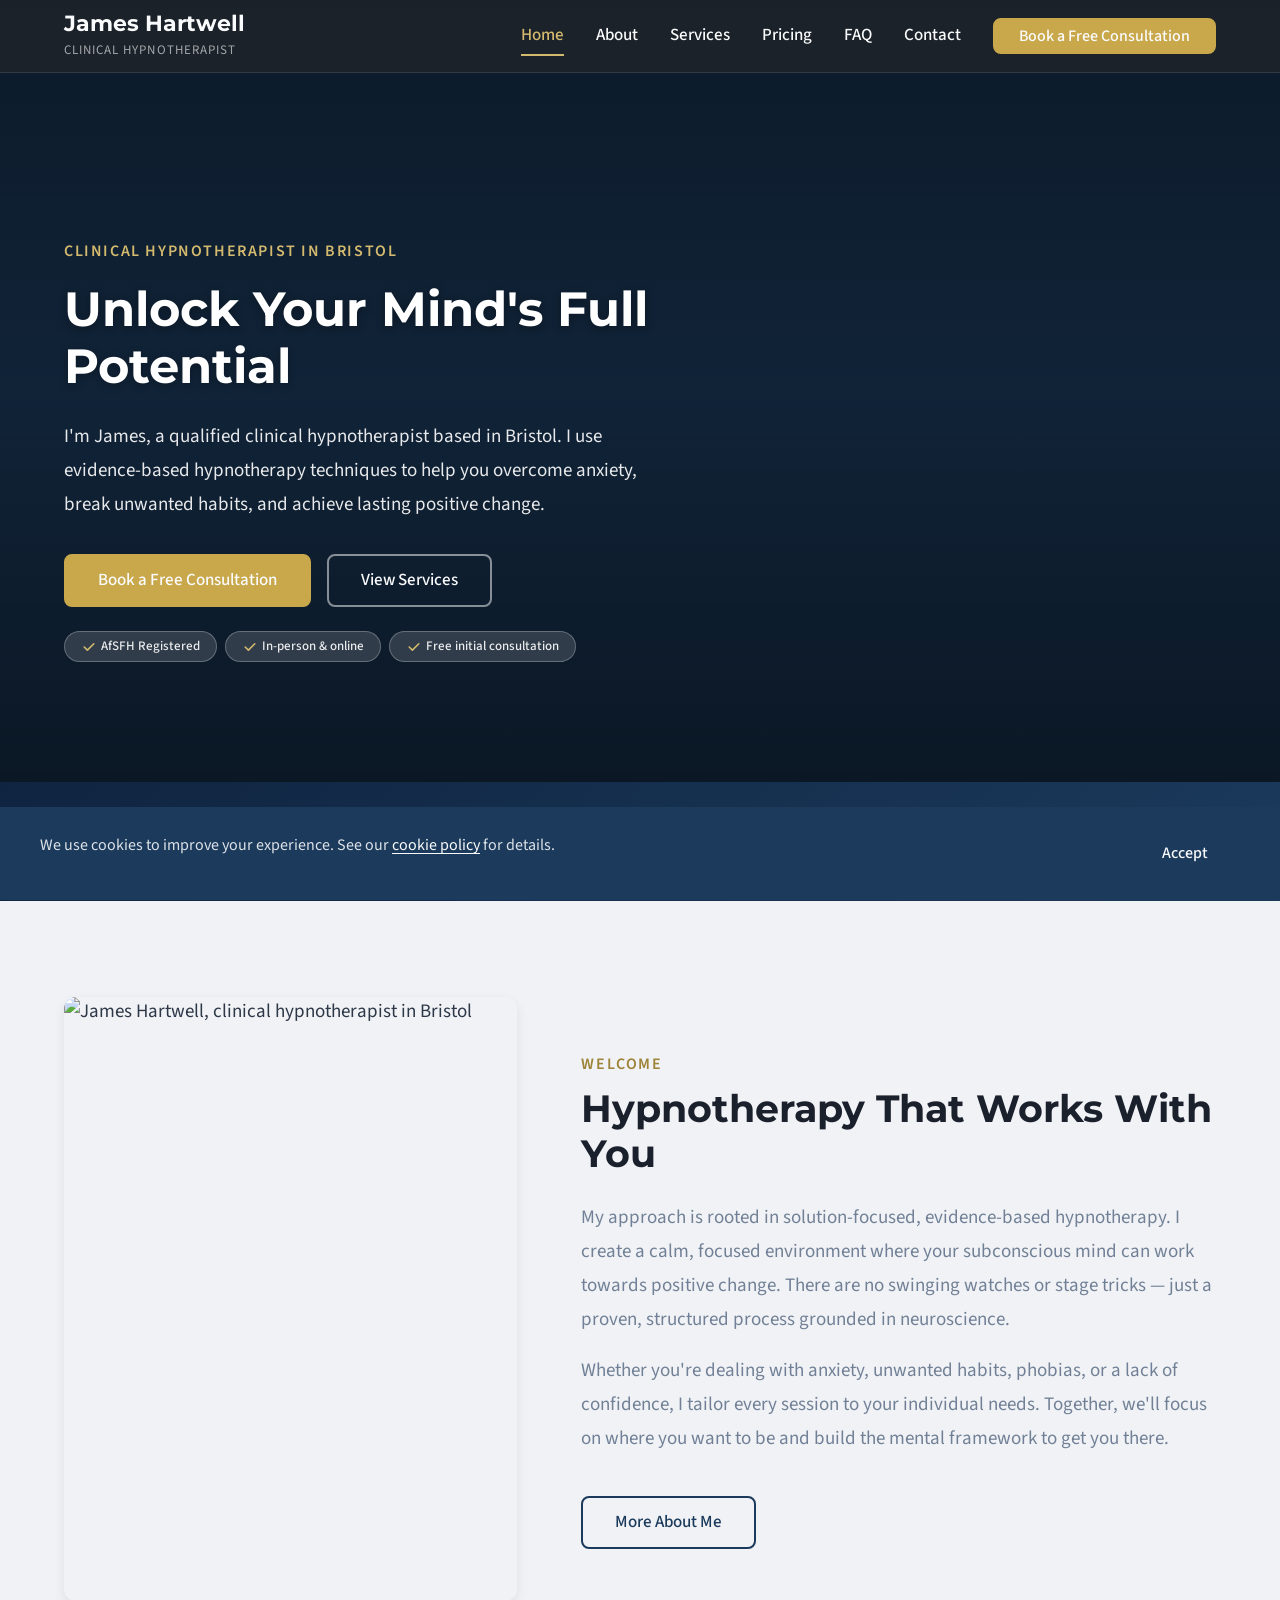
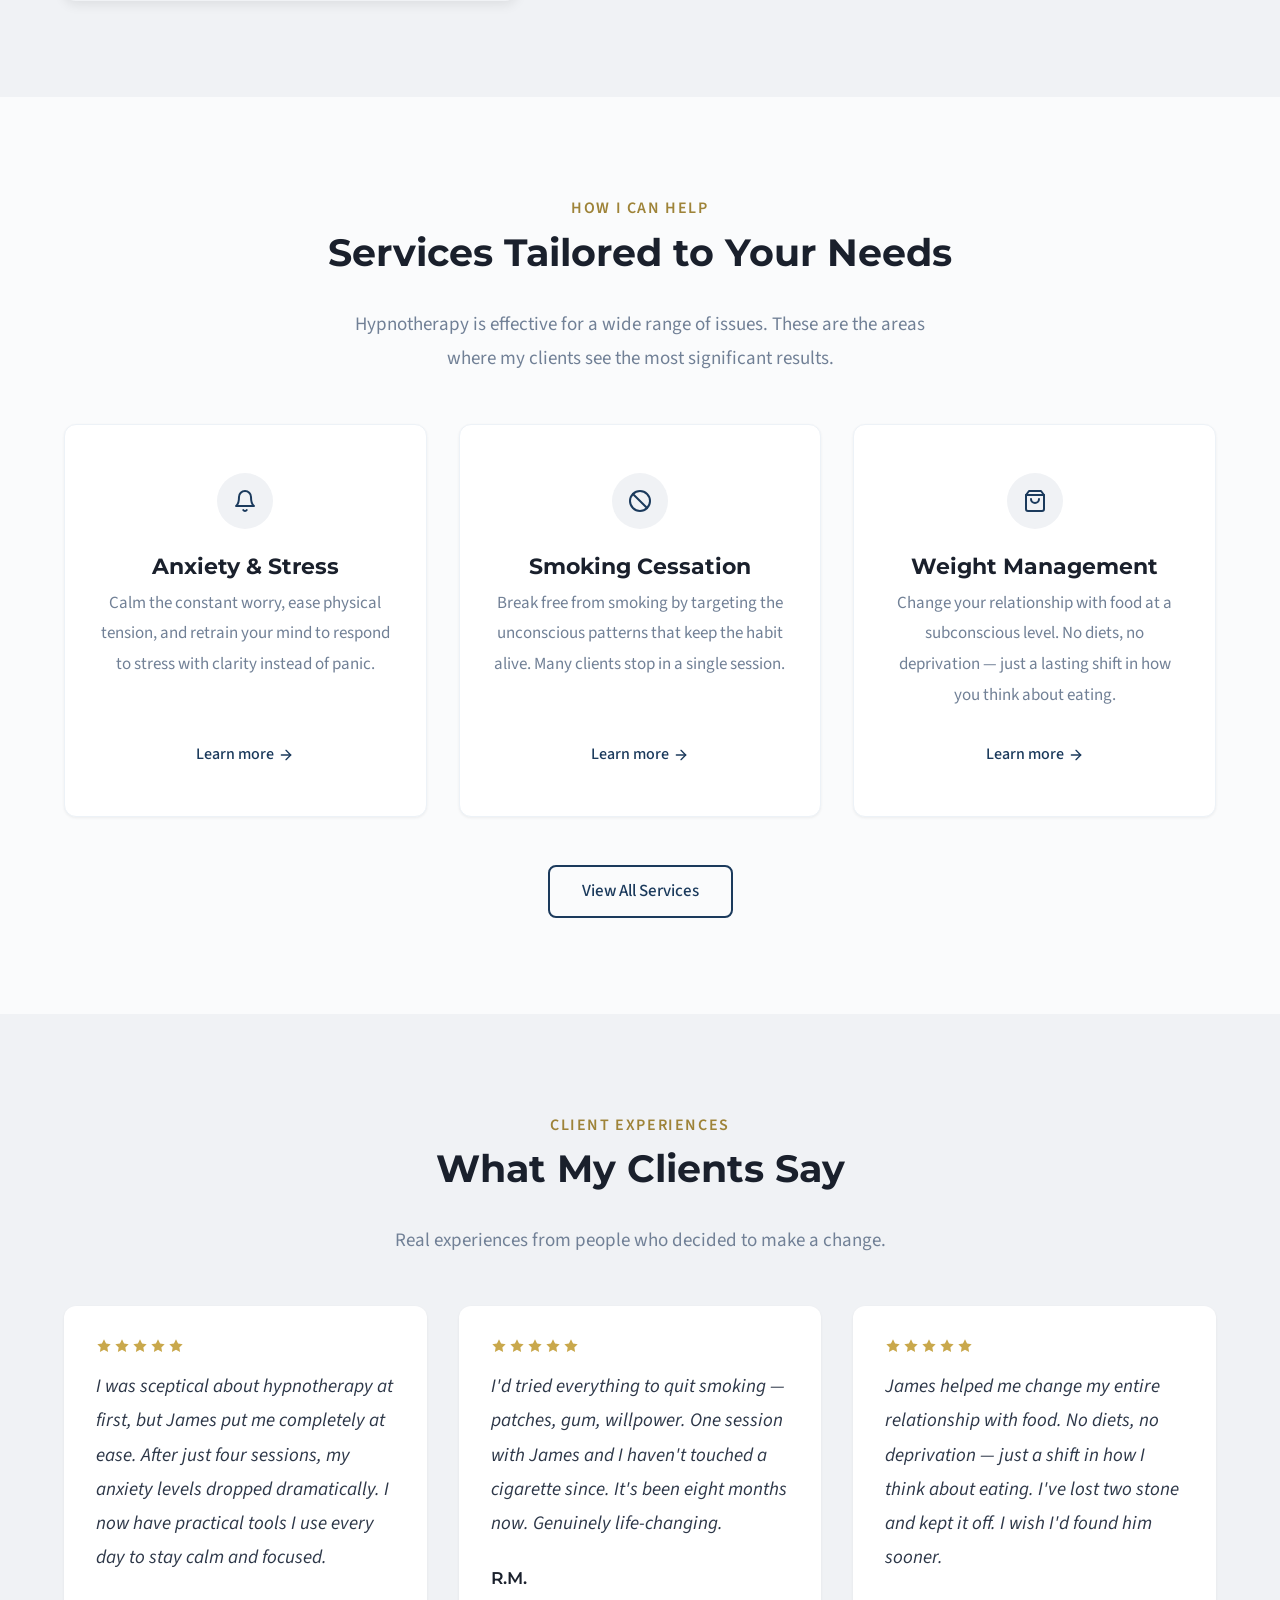
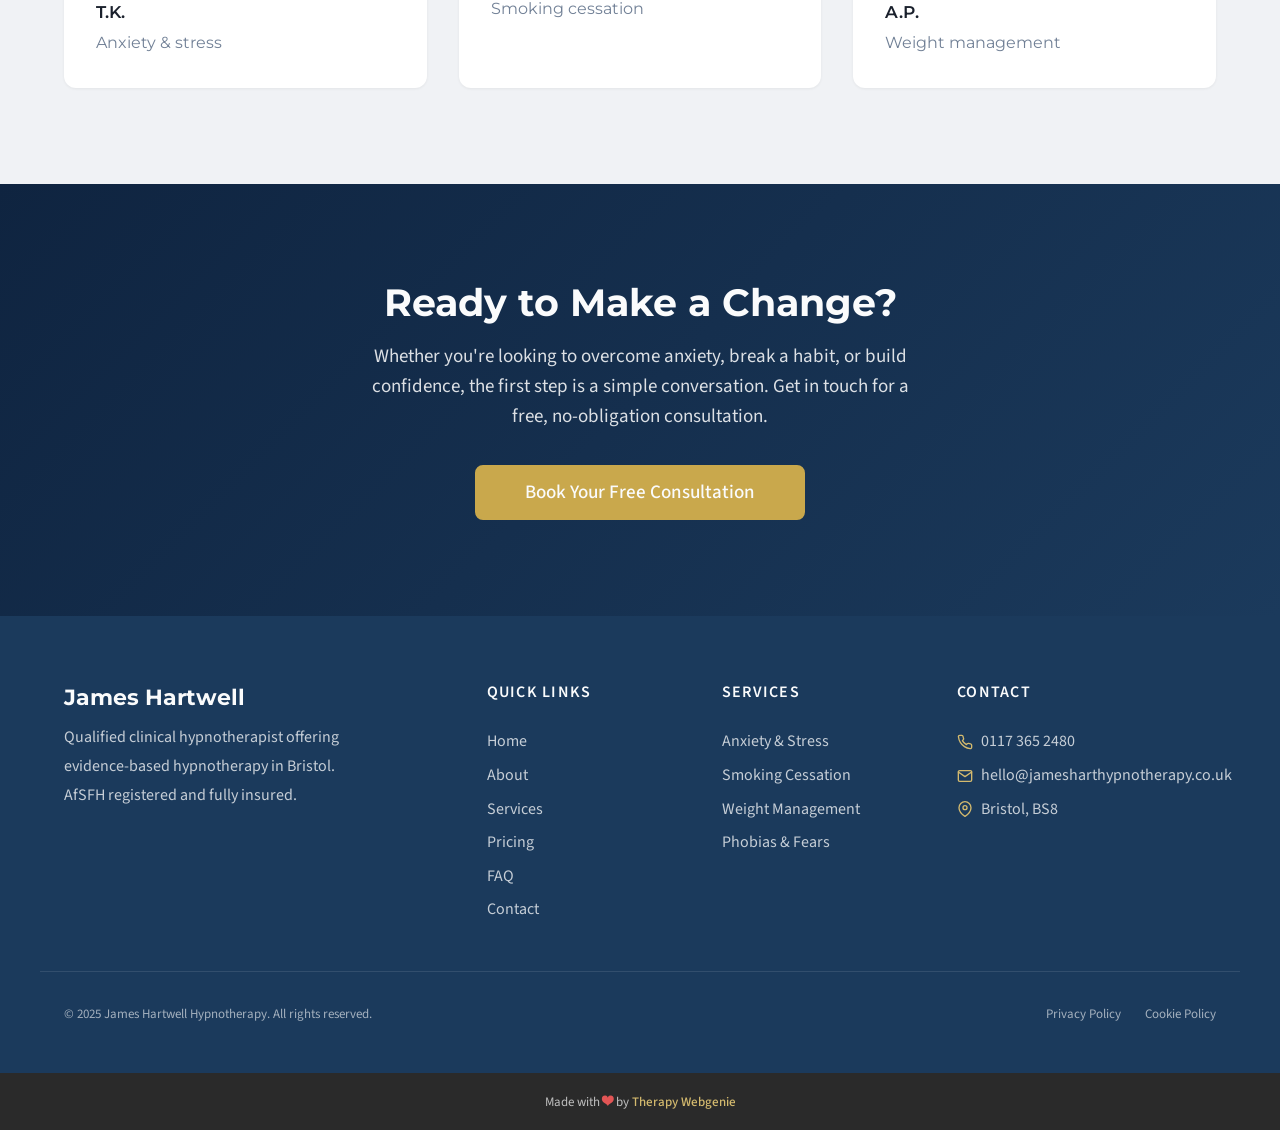
==== index.html @ d951442a "Fix consecutive white backgrounds on homepage testimonials section Add section--alt to testimonials " ====
<!DOCTYPE html>
<html lang="en">
<head>
  <meta charset="UTF-8">
  <meta name="viewport" content="width=device-width, initial-scale=1.0">
  <meta name="description" content="James Hartwell — clinical hypnotherapist in Bristol. Evidence-based hypnotherapy for anxiety, smoking cessation, weight management, and phobias. Free initial consultation.">
  <meta name="author" content="James Hartwell Hypnotherapy">
  <title>James Hartwell — Clinical Hypnotherapist in Bristol | Anxiety, Habits &amp; Phobias</title>

  <link rel="preconnect" href="https://fonts.googleapis.com">
  <link rel="preconnect" href="https://fonts.gstatic.com" crossorigin>

  <link rel="stylesheet" href="css/theme.css">
  <link rel="stylesheet" href="css/base.css">
  <link rel="stylesheet" href="css/components.css">
  <!-- PROFILE:schema -->
  <!-- /PROFILE:schema -->
</head>
<body>

  <a href="#main" class="skip-link">Skip to main content</a>

  <!-- SECTION: nav -->
  <nav class="nav nav--transparent nav--transparent-dark" role="navigation" aria-label="Main navigation">
    <div class="container nav__inner">
      <a href="index.html" class="nav__brand">
        <!-- PROFILE:logo --><!-- /PROFILE:logo -->
        <span class="nav__name"><!-- PROFILE:site_title -->James Hartwell<!-- /PROFILE:site_title --></span>
        <span class="nav__title"><!-- PROFILE:site_slogan -->Clinical Hypnotherapist<!-- /PROFILE:site_slogan --></span>
      </a>
      <div class="nav__links">
        <a href="index.html" class="nav__link nav__link--active">Home</a>
        <a href="about.html" class="nav__link">About</a>
        <a href="services.html" class="nav__link">Services</a>
        <a href="pricing.html" class="nav__link">Pricing</a>
        <a href="faq.html" class="nav__link">FAQ</a>
        <a href="contact.html" class="nav__link">Contact</a>
        <a href="contact.html" class="btn btn--primary nav__cta">Book a Free Consultation</a>
      </div>
      <button class="nav__toggle" aria-label="Toggle menu" aria-expanded="false" aria-controls="mobile-menu">
        <span class="nav__toggle-bar"></span>
        <span class="nav__toggle-bar"></span>
        <span class="nav__toggle-bar"></span>
      </button>
    </div>
    <div class="nav__mobile" id="mobile-menu" role="menu">
      <a href="index.html" class="nav__link nav__link--active" role="menuitem">Home</a>
      <a href="about.html" class="nav__link" role="menuitem">About</a>
      <a href="services.html" class="nav__link" role="menuitem">Services</a>
      <a href="pricing.html" class="nav__link" role="menuitem">Pricing</a>
      <a href="faq.html" class="nav__link" role="menuitem">FAQ</a>
      <a href="contact.html" class="nav__link" role="menuitem">Contact</a>
      <a href="contact.html" class="btn btn--primary" role="menuitem">Book a Free Consultation</a>
    </div>
  </nav>
  <!-- /SECTION: nav -->

  <!-- Compact scroll header — appears on scroll-up after passing main nav -->
  <div class="nav-scroll" aria-hidden="true">
    <div class="container nav-scroll__inner">
      <div class="nav-scroll__brand">
        <span class="nav-scroll__name"><!-- PROFILE:site_title -->James Hartwell<!-- /PROFILE:site_title --></span>
        <span class="nav-scroll__title"><!-- PROFILE:site_slogan -->Clinical Hypnotherapist<!-- /PROFILE:site_slogan --></span>
      </div>
      <div class="nav-scroll__right">
        <a href="tel:01173652480" class="nav-scroll__phone">
          <svg xmlns="http://www.w3.org/2000/svg" viewBox="0 0 24 24" fill="none" stroke="currentColor" stroke-width="2" stroke-linecap="round" stroke-linejoin="round"><path d="M22 16.92v3a2 2 0 0 1-2.18 2 19.79 19.79 0 0 1-8.63-3.07 19.5 19.5 0 0 1-6-6 19.79 19.79 0 0 1-3.07-8.67A2 2 0 0 1 4.11 2h3a2 2 0 0 1 2 1.72c.127.96.361 1.903.7 2.81a2 2 0 0 1-.45 2.11L8.09 9.91a16 16 0 0 0 6 6l1.27-1.27a2 2 0 0 1 2.11-.45c.907.339 1.85.573 2.81.7A2 2 0 0 1 22 16.92z"></path></svg>
          0117 365 2480
        </a>
        <a href="tel:01173652480" class="nav-scroll__phone-icon" aria-label="Call us">
          <svg xmlns="http://www.w3.org/2000/svg" viewBox="0 0 24 24" fill="none" stroke="currentColor" stroke-width="2" stroke-linecap="round" stroke-linejoin="round"><path d="M22 16.92v3a2 2 0 0 1-2.18 2 19.79 19.79 0 0 1-8.63-3.07 19.5 19.5 0 0 1-6-6 19.79 19.79 0 0 1-3.07-8.67A2 2 0 0 1 4.11 2h3a2 2 0 0 1 2 1.72c.127.96.361 1.903.7 2.81a2 2 0 0 1-.45 2.11L8.09 9.91a16 16 0 0 0 6 6l1.27-1.27a2 2 0 0 1 2.11-.45c.907.339 1.85.573 2.81.7A2 2 0 0 1 22 16.92z"></path></svg>
        </a>
        <button class="nav-scroll__toggle" aria-label="Toggle menu">
          <span class="nav-scroll__toggle-bar"></span>
          <span class="nav-scroll__toggle-bar"></span>
          <span class="nav-scroll__toggle-bar"></span>
        </button>
      </div>
    </div>
  </div>

  <main id="main">

    <!-- SECTION: hero -->
    <section class="hero hero--image hero--image-left" style="background-image: url('images/hero.jpg'); background-size: cover; background-position: center center;">
      <div class="container hero__inner">
        <div class="hero__content">
          <span class="hero__label">Clinical Hypnotherapist in Bristol</span>
          <h1 class="hero__heading">Unlock Your Mind's Full Potential</h1>
          <p class="hero__text">I'm James, a qualified clinical hypnotherapist based in Bristol. I use evidence-based hypnotherapy techniques to help you overcome anxiety, break unwanted habits, and achieve lasting positive change.</p>
          <div class="hero__actions">
            <a href="contact.html" class="btn btn--primary">Book a Free Consultation</a>
            <a href="services.html" class="btn btn--secondary">View Services</a>
          </div>
          <ul class="hero__ticks">
            <li><svg xmlns="http://www.w3.org/2000/svg" viewBox="0 0 20 20" fill="currentColor"><path fill-rule="evenodd" d="M16.707 5.293a1 1 0 010 1.414l-8 8a1 1 0 01-1.414 0l-4-4a1 1 0 011.414-1.414L8 12.586l7.293-7.293a1 1 0 011.414 0z" clip-rule="evenodd"/></svg> AfSFH Registered</li>
            <li><svg xmlns="http://www.w3.org/2000/svg" viewBox="0 0 20 20" fill="currentColor"><path fill-rule="evenodd" d="M16.707 5.293a1 1 0 010 1.414l-8 8a1 1 0 01-1.414 0l-4-4a1 1 0 011.414-1.414L8 12.586l7.293-7.293a1 1 0 011.414 0z" clip-rule="evenodd"/></svg> In-person &amp; online</li>
            <li><svg xmlns="http://www.w3.org/2000/svg" viewBox="0 0 20 20" fill="currentColor"><path fill-rule="evenodd" d="M16.707 5.293a1 1 0 010 1.414l-8 8a1 1 0 01-1.414 0l-4-4a1 1 0 011.414-1.414L8 12.586l7.293-7.293a1 1 0 011.414 0z" clip-rule="evenodd"/></svg> Free initial consultation</li>
          </ul>
        </div>
        <div class="hero__image-wrap">
          <img src="images/hero.jpg" alt="James Hartwell Hypnotherapy — clinical practice in Bristol" class="hero__image" width="800" height="600" loading="eager">
        </div>
      </div>
    </section>
    <!-- /SECTION: hero -->

    <!-- SECTION: info-band -->
    <section class="info-band info-band--primary">
      <div class="container info-band__inner">
        <div class="info-band__item">
          <div class="info-band__icon">
            <svg xmlns="http://www.w3.org/2000/svg" viewBox="0 0 24 24" fill="none" stroke="currentColor" stroke-width="2" stroke-linecap="round" stroke-linejoin="round"><path d="M17 21v-2a4 4 0 0 0-4-4H5a4 4 0 0 0-4 4v2"></path><circle cx="9" cy="7" r="4"></circle><path d="M23 21v-2a4 4 0 0 0-3-3.87"></path><path d="M16 3.13a4 4 0 0 1 0 7.75"></path></svg>
          </div>
          <div class="info-band__item-text">
            <span class="info-band__title">Over 500 Clients Helped</span>
            <span class="info-band__text">Proven results across a wide range of issues</span>
          </div>
        </div>
        <div class="info-band__item">
          <div class="info-band__icon">
            <svg xmlns="http://www.w3.org/2000/svg" viewBox="0 0 24 24" fill="none" stroke="currentColor" stroke-width="2" stroke-linecap="round" stroke-linejoin="round"><circle cx="12" cy="12" r="10"></circle><polyline points="12 6 12 12 16 14"></polyline></svg>
          </div>
          <div class="info-band__item-text">
            <span class="info-band__title">10+ Years' Experience</span>
            <span class="info-band__text">Specialist in clinical hypnotherapy</span>
          </div>
        </div>
        <div class="info-band__item">
          <div class="info-band__icon">
            <svg xmlns="http://www.w3.org/2000/svg" viewBox="0 0 24 24" fill="none" stroke="currentColor" stroke-width="2" stroke-linecap="round" stroke-linejoin="round"><path d="M12 22s8-4 8-10V5l-8-3-8 3v7c0 6 8 10 8 10z"></path></svg>
          </div>
          <div class="info-band__item-text">
            <span class="info-band__title">Fully Registered &amp; Insured</span>
            <span class="info-band__text">AfSFH registered, DBS checked, fully insured</span>
          </div>
        </div>
      </div>
    </section>
    <!-- /SECTION: info-band -->

    <!-- SECTION: intro -->
    <section class="section section--alt reveal">
      <div class="container intro__inner">
        <div class="intro__image-wrap">
          <img src="images/home-portrait.jpg" alt="James Hartwell, clinical hypnotherapist in Bristol" class="intro__image" width="600" height="800" loading="lazy">
        </div>
        <div class="intro__text">
          <span class="section-label">Welcome</span>
          <h2>Hypnotherapy That Works With You</h2>
          <p>My approach is rooted in solution-focused, evidence-based hypnotherapy. I create a calm, focused environment where your subconscious mind can work towards positive change. There are no swinging watches or stage tricks — just a proven, structured process grounded in neuroscience.</p>
          <p>Whether you're dealing with anxiety, unwanted habits, phobias, or a lack of confidence, I tailor every session to your individual needs. Together, we'll focus on where you want to be and build the mental framework to get you there.</p>
          <a href="about.html" class="btn btn--secondary">More About Me</a>
        </div>
      </div>
    </section>
    <!-- /SECTION: intro -->

    <!-- SECTION: services-overview -->
    <section class="section reveal">
      <div class="container text-center">
        <span class="section-label">How I Can Help</span>
        <h2>Services Tailored to Your Needs</h2>
        <p class="section-subtitle">Hypnotherapy is effective for a wide range of issues. These are the areas where my clients see the most significant results.</p>
      </div>
      <div class="container grid grid--3">
        <a href="services.html#service-anxiety" class="card card--service">
          <div class="card__icon">
            <svg xmlns="http://www.w3.org/2000/svg" viewBox="0 0 24 24" fill="none" stroke="currentColor" stroke-width="2" stroke-linecap="round" stroke-linejoin="round"><path d="M18 8A6 6 0 0 0 6 8c0 7-3 9-3 9h18s-3-2-3-9"></path><path d="M13.73 21a2 2 0 0 1-3.46 0"></path></svg>
          </div>
          <h3 class="card__title">Anxiety &amp; Stress</h3>
          <p class="card__text">Calm the constant worry, ease physical tension, and retrain your mind to respond to stress with clarity instead of panic.</p>
          <span class="card__link">Learn more <svg xmlns="http://www.w3.org/2000/svg" viewBox="0 0 24 24" fill="none" stroke="currentColor" stroke-width="2" stroke-linecap="round" stroke-linejoin="round" width="16" height="16"><line x1="5" y1="12" x2="19" y2="12"></line><polyline points="12 5 19 12 12 19"></polyline></svg></span>
        </a>
        <a href="services.html#service-smoking" class="card card--service">
          <div class="card__icon">
            <svg xmlns="http://www.w3.org/2000/svg" viewBox="0 0 24 24" fill="none" stroke="currentColor" stroke-width="2" stroke-linecap="round" stroke-linejoin="round"><circle cx="12" cy="12" r="10"></circle><line x1="4.93" y1="4.93" x2="19.07" y2="19.07"></line></svg>
          </div>
          <h3 class="card__title">Smoking Cessation</h3>
          <p class="card__text">Break free from smoking by targeting the unconscious patterns that keep the habit alive. Many clients stop in a single session.</p>
          <span class="card__link">Learn more <svg xmlns="http://www.w3.org/2000/svg" viewBox="0 0 24 24" fill="none" stroke="currentColor" stroke-width="2" stroke-linecap="round" stroke-linejoin="round" width="16" height="16"><line x1="5" y1="12" x2="19" y2="12"></line><polyline points="12 5 19 12 12 19"></polyline></svg></span>
        </a>
        <a href="services.html#service-weight" class="card card--service">
          <div class="card__icon">
            <svg xmlns="http://www.w3.org/2000/svg" viewBox="0 0 24 24" fill="none" stroke="currentColor" stroke-width="2" stroke-linecap="round" stroke-linejoin="round"><path d="M6 2L3 6v14a2 2 0 0 0 2 2h14a2 2 0 0 0 2-2V6l-3-4z"></path><line x1="3" y1="6" x2="21" y2="6"></line><path d="M16 10a4 4 0 0 1-8 0"></path></svg>
          </div>
          <h3 class="card__title">Weight Management</h3>
          <p class="card__text">Change your relationship with food at a subconscious level. No diets, no deprivation — just a lasting shift in how you think about eating.</p>
          <span class="card__link">Learn more <svg xmlns="http://www.w3.org/2000/svg" viewBox="0 0 24 24" fill="none" stroke="currentColor" stroke-width="2" stroke-linecap="round" stroke-linejoin="round" width="16" height="16"><line x1="5" y1="12" x2="19" y2="12"></line><polyline points="12 5 19 12 12 19"></polyline></svg></span>
        </a>
      </div>
      <div class="container text-center section-footer">
        <a href="services.html" class="btn btn--secondary">View All Services</a>
      </div>
    </section>
    <!-- /SECTION: services-overview -->

    <!-- SECTION: testimonials -->
    <section class="section section--alt testimonials reveal">
      <div class="container text-center">
        <span class="section-label">Client Experiences</span>
        <h2>What My Clients Say</h2>
        <p class="section-subtitle">Real experiences from people who decided to make a change.</p>
      </div>
      <div class="container grid grid--3">
        <div class="testimonial">
          <div class="testimonial__stars">
            <svg viewBox="0 0 24 24"><path d="M12 2l3.09 6.26L22 9.27l-5 4.87 1.18 6.88L12 17.77l-6.18 3.25L7 14.14 2 9.27l6.91-1.01L12 2z"/></svg>
            <svg viewBox="0 0 24 24"><path d="M12 2l3.09 6.26L22 9.27l-5 4.87 1.18 6.88L12 17.77l-6.18 3.25L7 14.14 2 9.27l6.91-1.01L12 2z"/></svg>
            <svg viewBox="0 0 24 24"><path d="M12 2l3.09 6.26L22 9.27l-5 4.87 1.18 6.88L12 17.77l-6.18 3.25L7 14.14 2 9.27l6.91-1.01L12 2z"/></svg>
            <svg viewBox="0 0 24 24"><path d="M12 2l3.09 6.26L22 9.27l-5 4.87 1.18 6.88L12 17.77l-6.18 3.25L7 14.14 2 9.27l6.91-1.01L12 2z"/></svg>
            <svg viewBox="0 0 24 24"><path d="M12 2l3.09 6.26L22 9.27l-5 4.87 1.18 6.88L12 17.77l-6.18 3.25L7 14.14 2 9.27l6.91-1.01L12 2z"/></svg>
          </div>
          <p class="testimonial__quote">I was sceptical about hypnotherapy at first, but James put me completely at ease. After just four sessions, my anxiety levels dropped dramatically. I now have practical tools I use every day to stay calm and focused.</p>
          <p class="testimonial__author">T.K.</p>
          <p class="testimonial__detail">Anxiety &amp; stress</p>
        </div>
        <div class="testimonial">
          <div class="testimonial__stars">
            <svg viewBox="0 0 24 24"><path d="M12 2l3.09 6.26L22 9.27l-5 4.87 1.18 6.88L12 17.77l-6.18 3.25L7 14.14 2 9.27l6.91-1.01L12 2z"/></svg>
            <svg viewBox="0 0 24 24"><path d="M12 2l3.09 6.26L22 9.27l-5 4.87 1.18 6.88L12 17.77l-6.18 3.25L7 14.14 2 9.27l6.91-1.01L12 2z"/></svg>
            <svg viewBox="0 0 24 24"><path d="M12 2l3.09 6.26L22 9.27l-5 4.87 1.18 6.88L12 17.77l-6.18 3.25L7 14.14 2 9.27l6.91-1.01L12 2z"/></svg>
            <svg viewBox="0 0 24 24"><path d="M12 2l3.09 6.26L22 9.27l-5 4.87 1.18 6.88L12 17.77l-6.18 3.25L7 14.14 2 9.27l6.91-1.01L12 2z"/></svg>
            <svg viewBox="0 0 24 24"><path d="M12 2l3.09 6.26L22 9.27l-5 4.87 1.18 6.88L12 17.77l-6.18 3.25L7 14.14 2 9.27l6.91-1.01L12 2z"/></svg>
          </div>
          <p class="testimonial__quote">I'd tried everything to quit smoking — patches, gum, willpower. One session with James and I haven't touched a cigarette since. It's been eight months now. Genuinely life-changing.</p>
          <p class="testimonial__author">R.M.</p>
          <p class="testimonial__detail">Smoking cessation</p>
        </div>
        <div class="testimonial">
          <div class="testimonial__stars">
            <svg viewBox="0 0 24 24"><path d="M12 2l3.09 6.26L22 9.27l-5 4.87 1.18 6.88L12 17.77l-6.18 3.25L7 14.14 2 9.27l6.91-1.01L12 2z"/></svg>
            <svg viewBox="0 0 24 24"><path d="M12 2l3.09 6.26L22 9.27l-5 4.87 1.18 6.88L12 17.77l-6.18 3.25L7 14.14 2 9.27l6.91-1.01L12 2z"/></svg>
            <svg viewBox="0 0 24 24"><path d="M12 2l3.09 6.26L22 9.27l-5 4.87 1.18 6.88L12 17.77l-6.18 3.25L7 14.14 2 9.27l6.91-1.01L12 2z"/></svg>
            <svg viewBox="0 0 24 24"><path d="M12 2l3.09 6.26L22 9.27l-5 4.87 1.18 6.88L12 17.77l-6.18 3.25L7 14.14 2 9.27l6.91-1.01L12 2z"/></svg>
            <svg viewBox="0 0 24 24"><path d="M12 2l3.09 6.26L22 9.27l-5 4.87 1.18 6.88L12 17.77l-6.18 3.25L7 14.14 2 9.27l6.91-1.01L12 2z"/></svg>
          </div>
          <p class="testimonial__quote">James helped me change my entire relationship with food. No diets, no deprivation — just a shift in how I think about eating. I've lost two stone and kept it off. I wish I'd found him sooner.</p>
          <p class="testimonial__author">A.P.</p>
          <p class="testimonial__detail">Weight management</p>
        </div>
      </div>
    </section>
    <!-- /SECTION: testimonials -->

    <!-- SECTION: cta -->
    <section class="section cta-banner reveal">
      <div class="container text-center">
        <h2>Ready to Make a Change?</h2>
        <p>Whether you're looking to overcome anxiety, break a habit, or build confidence, the first step is a simple conversation. Get in touch for a free, no-obligation consultation.</p>
        <a href="contact.html" class="btn btn--accent">Book Your Free Consultation</a>
      </div>
    </section>
    <!-- /SECTION: cta -->

  </main>

  <!-- SECTION: footer -->
  <footer class="footer">
    <div class="container footer__inner">
      <div class="footer__brand">
        <p class="footer__brand-name">James Hartwell</p>
        <p class="footer__brand-text">Qualified clinical hypnotherapist offering evidence-based hypnotherapy in Bristol. AfSFH registered and fully insured.</p>
      </div>
      <div class="footer__col">
        <p class="footer__heading">Quick Links</p>
        <div class="footer__links">
          <a href="index.html" class="footer__link">Home</a>
          <a href="about.html" class="footer__link">About</a>
          <a href="services.html" class="footer__link">Services</a>
          <a href="pricing.html" class="footer__link">Pricing</a>
          <a href="faq.html" class="footer__link">FAQ</a>
          <a href="contact.html" class="footer__link">Contact</a>
        </div>
      </div>
      <div class="footer__col">
        <p class="footer__heading">Services</p>
        <div class="footer__links">
          <a href="services.html#service-anxiety" class="footer__link">Anxiety &amp; Stress</a>
          <a href="services.html#service-smoking" class="footer__link">Smoking Cessation</a>
          <a href="services.html#service-weight" class="footer__link">Weight Management</a>
          <a href="services.html#service-phobias" class="footer__link">Phobias &amp; Fears</a>
        </div>
      </div>
      <div class="footer__col">
        <p class="footer__heading">Contact</p>
        <div class="footer__contact-item">
          <svg xmlns="http://www.w3.org/2000/svg" viewBox="0 0 24 24" fill="none" stroke="currentColor" stroke-width="2" stroke-linecap="round" stroke-linejoin="round"><path d="M22 16.92v3a2 2 0 0 1-2.18 2 19.79 19.79 0 0 1-8.63-3.07 19.5 19.5 0 0 1-6-6 19.79 19.79 0 0 1-3.07-8.67A2 2 0 0 1 4.11 2h3a2 2 0 0 1 2 1.72 12.84 12.84 0 0 0 .7 2.81 2 2 0 0 1-.45 2.11L8.09 9.91a16 16 0 0 0 6 6l1.27-1.27a2 2 0 0 1 2.11-.45 12.84 12.84 0 0 0 2.81.7A2 2 0 0 1 22 16.92z"></path></svg>
          <!-- PROFILE:phone_landline --><span>0117 365 2480</span><!-- /PROFILE:phone_landline -->
        </div>
        <div class="footer__contact-item">
          <svg xmlns="http://www.w3.org/2000/svg" viewBox="0 0 24 24" fill="none" stroke="currentColor" stroke-width="2" stroke-linecap="round" stroke-linejoin="round"><path d="M4 4h16c1.1 0 2 .9 2 2v12c0 1.1-.9 2-2 2H4c-1.1 0-2-.9-2-2V6c0-1.1.9-2 2-2z"></path><polyline points="22,6 12,13 2,6"></polyline></svg>
          <!-- PROFILE:email --><a href="mailto:hello@jamesharthypnotherapy.co.uk">hello@jamesharthypnotherapy.co.uk</a><!-- /PROFILE:email -->
        </div>
        <div class="footer__contact-item">
          <svg xmlns="http://www.w3.org/2000/svg" viewBox="0 0 24 24" fill="none" stroke="currentColor" stroke-width="2" stroke-linecap="round" stroke-linejoin="round"><path d="M21 10c0 7-9 13-9 13s-9-6-9-13a9 9 0 0 1 18 0z"></path><circle cx="12" cy="10" r="3"></circle></svg>
          <!-- PROFILE:address --><span>Bristol, BS8</span><!-- /PROFILE:address -->
        </div>
      </div>
    </div>
    <div class="container footer__bottom">
      <p class="footer__copyright">&copy; 2025 James Hartwell Hypnotherapy. All rights reserved.</p>
      <div class="footer__legal">
        <a href="privacy.html">Privacy Policy</a>
        <a href="cookies-policy.html">Cookie Policy</a>
      </div>
    </div>
  </footer>
  <!-- /SECTION: footer -->

  <div class="site-credit">
    <p>Made with <span class="site-credit__heart" aria-label="love">&#10084;</span> by <a href="https://www.therapywebgenie.com" target="_blank" rel="noopener">Therapy Webgenie</a></p>
  </div>

  <!-- Cookie Consent -->
  <div class="cookie-banner" role="dialog" aria-label="Cookie consent">
    <div class="cookie-banner__inner">
      <p class="cookie-banner__text">We use cookies to improve your experience. See our <a href="cookies-policy.html">cookie policy</a> for details.</p>
      <button class="cookie-banner__accept">Accept</button>
    </div>
  </div>

  <!-- Back to Top -->
  <button class="back-to-top" aria-label="Back to top">
    <svg xmlns="http://www.w3.org/2000/svg" viewBox="0 0 24 24" fill="none" stroke="currentColor" stroke-width="2" stroke-linecap="round" stroke-linejoin="round"><polyline points="18 15 12 9 6 15"></polyline></svg>
  </button>

  <script src="js/main.js"></script>
</body>
</html>
---- css/theme.css ----
/* =============================================
   THEME: Bold Navy
   Professional, trustworthy — consultants, law, finance
   Font Pairing: Clean Bold (Montserrat + Source Sans 3)
   ============================================= */

/* --- Google Fonts --- */
@import url('https://fonts.googleapis.com/css2?family=Montserrat:wght@400;600;700&family=Source+Sans+3:wght@400;500;600&display=swap');

/* --- Theme Variables --- */
:root {
  /* Colour Palette */
  --color-primary: #1B3A5C;
  --color-primary-light: #2E5A8A;
  --color-primary-dark: #0F2440;
  --color-secondary: #C9A84C;
  --color-secondary-light: #D4BA6E;
  --color-secondary-dark: #9E8338;
  --color-accent: #4A90A4;
  --color-accent-light: #6BB0C4;

  --color-bg: #FAFBFC;
  --color-bg-alt: #F0F2F5;
  --color-bg-dark: #1B3A5C;
  --color-surface: #FFFFFF;
  --color-surface-alt: #F5F7FA;

  --color-text: #2D3748;
  --color-text-light: #718096;
  --color-text-inverse: #FAFBFC;
  --color-text-heading: #1A202C;

  --color-border: #E2E8F0;
  --color-border-light: #EDF2F7;

  --color-success: #38A169;
  --color-error: #E53E3E;

  /* Typography */
  --font-heading: 'Montserrat', 'Segoe UI', Roboto, sans-serif;
  --font-body: 'Source Sans 3', -apple-system, BlinkMacSystemFont, 'Segoe UI', Roboto, sans-serif;

  /* Font Size Overrides */
  --text-h1-desktop: 2.5rem;
  --text-h2-desktop: 2rem;
  --text-h3-desktop: 1.5rem;
}

/* --- Theme Overrides --- */

/* Mobile nav: reset transparent-dark overrides so links are readable on white bg */
.nav--transparent-dark .nav__mobile .nav__link {
  color: var(--color-text);
}
.nav--transparent-dark .nav__mobile .nav__link:hover,
.nav--transparent-dark .nav__mobile .nav__link--active {
  color: var(--color-primary);
}

/* Contact page heading cap */
.contact-info h2,
.contact-form-wrap .card h2 {
  font-size: var(--text-xl);
}

/* Testimonial star centering */
.text-center .testimonial__stars,
.testimonial--standalone .testimonial__stars {
  justify-content: center;
}
---- css/base.css ----
/* =============================================
   BASE STYLES
   Reset, Custom Properties, Typography, Layout
   Theme colours & fonts are in theme.css
   ============================================= */

/* --- Custom Properties (non-theme) --- */
:root {
  --text-xs: 0.8125rem;
  --text-sm: 1rem;
  --text-base: 1.0625rem;
  --text-md: 1.1875rem;
  --text-lg: 1.375rem;
  --text-xl: 1.625rem;
  --text-2xl: 2rem;
  --text-3xl: 2.375rem;
  --text-4xl: 3rem;

  /* Heading sizes (overridable per font pairing in theme.css) */
  --text-h1: var(--text-3xl);          /* mobile: 38px */
  --text-h1-desktop: var(--text-4xl);  /* desktop: 48px */
  --text-h2: var(--text-2xl);          /* mobile: 32px */
  --text-h2-desktop: var(--text-3xl);  /* desktop: 38px */
  --text-h3: var(--text-xl);           /* mobile: 26px */
  --text-h3-desktop: 1.75rem;          /* desktop: 28px */

  --font-weight-normal: 400;
  --font-weight-medium: 500;
  --font-weight-semibold: 600;
  --font-weight-bold: 700;

  --line-height-tight: 1.2;
  --line-height-normal: 1.6;
  --line-height-relaxed: 1.8;

  /* Spacing */
  --space-xs: 0.25rem;
  --space-sm: 0.5rem;
  --space-md: 1rem;
  --space-lg: 1.5rem;
  --space-xl: 2rem;
  --space-2xl: 3rem;
  --space-3xl: 4rem;
  --space-4xl: 6rem;
  --space-5xl: 8rem;

  /* Layout */
  --container-max: 1200px;
  --container-narrow: 800px;
  --container-wide: 1400px;

  /* Border Radius */
  --radius-sm: 4px;
  --radius-md: 8px;
  --radius-lg: 12px;
  --radius-xl: 20px;
  --radius-full: 9999px;

  /* Shadows */
  --shadow-sm: 0 1px 3px rgba(0, 0, 0, 0.06);
  --shadow-md: 0 4px 12px rgba(0, 0, 0, 0.08);
  --shadow-lg: 0 8px 30px rgba(0, 0, 0, 0.1);
  --shadow-xl: 0 12px 40px rgba(0, 0, 0, 0.12);

  /* Transitions */
  --transition-fast: 150ms ease;
  --transition-base: 250ms ease;
  --transition-normal: 300ms ease;
  --transition-slow: 400ms ease;
}

/* --- Reset --- */
*,
*::before,
*::after {
  box-sizing: border-box;
  margin: 0;
  padding: 0;
}

html {
  font-size: 100%;
  scroll-behavior: smooth;
  -webkit-text-size-adjust: 100%;
}

body {
  font-family: var(--font-body);
  font-size: var(--text-md);
  font-weight: var(--font-weight-normal);
  line-height: var(--line-height-normal);
  color: var(--color-text);
  background-color: var(--color-bg);
  -webkit-font-smoothing: antialiased;
  -moz-osx-font-smoothing: grayscale;
}

img,
picture,
video,
svg {
  display: block;
  max-width: 100%;
  height: auto;
}

input,
button,
textarea,
select {
  font: inherit;
  color: inherit;
}

button {
  cursor: pointer;
  border: none;
  background: none;
}

a {
  color: inherit;
  text-decoration: none;
}

ul,
ol {
  list-style: none;
}

h1, h2, h3, h4, h5, h6 {
  font-family: var(--font-heading);
  color: var(--color-text-heading);
  line-height: var(--line-height-tight);
  font-weight: var(--font-weight-bold);
  margin-bottom: var(--space-md);
}

/* --- Typography --- */
h1 {
  font-size: var(--text-h1);
}

h2 {
  font-size: var(--text-h2);
}

h3 {
  font-size: var(--text-h3);
}

h4 {
  font-size: var(--text-lg);
}

h5 {
  font-size: var(--text-md);
}

h6 {
  font-size: var(--text-base);
}

p {
  margin-bottom: var(--space-md);
}

p:last-child:not(.section-subtitle) {
  margin-bottom: 0;
}

strong {
  font-weight: var(--font-weight-semibold);
}

/* --- Layout Utilities --- */
.container {
  width: 100%;
  max-width: var(--container-max);
  margin-left: auto;
  margin-right: auto;
  padding-left: var(--space-lg);
  padding-right: var(--space-lg);
}

.container--narrow {
  max-width: var(--container-narrow);
}

.section {
  padding-top: var(--space-3xl);
  padding-bottom: var(--space-3xl);
}

.section--alt {
  background-color: var(--color-bg-alt);
}

/* Icons inside alt sections: swap bg-alt → surface so they remain visible */
.section--alt .card__icon,
.section--alt .icon-box__icon,
.section--alt .contact-info__icon,
.section--alt .service-detail__icon {
  background-color: var(--color-surface);
}

.section--dark {
  background-color: var(--color-bg-dark);
  color: var(--color-text-inverse);
}

.section--dark h2,
.section--dark h3,
.section--dark h4 {
  color: var(--color-text-inverse);
}

/* Grid */
.grid {
  display: grid;
  gap: var(--space-xl);
}

.grid--2 {
  grid-template-columns: 1fr;
}

.grid--3 {
  grid-template-columns: 1fr;
}

/* --- Buttons --- */
.btn {
  display: inline-flex;
  align-items: center;
  justify-content: center;
  gap: var(--space-sm);
  padding: var(--space-md) var(--space-xl);
  font-family: var(--font-body);
  font-size: var(--text-base);
  font-weight: var(--font-weight-medium);
  line-height: 1;
  border-radius: var(--radius-md);
  transition: all var(--transition-base);
  text-decoration: none;
  border: 2px solid transparent;
  white-space: nowrap;
}

.btn--primary {
  background-color: var(--color-primary);
  color: var(--color-text-inverse);
  border-color: var(--color-primary);
}

.btn--primary:hover {
  background-color: var(--color-primary-dark);
  border-color: var(--color-primary-dark);
}

.btn--secondary {
  background-color: transparent;
  color: var(--color-primary);
  border-color: var(--color-primary);
}

.btn--secondary:hover {
  background-color: var(--color-primary);
  color: var(--color-text-inverse);
}

.btn--accent {
  background-color: var(--color-secondary);
  color: var(--color-text-inverse);
  border-color: var(--color-secondary);
}

.btn--accent:hover {
  background-color: var(--color-secondary-dark);
  border-color: var(--color-secondary-dark);
}

.btn--block {
  width: 100%;
}

/* --- Links --- */
.link {
  color: var(--color-primary);
  text-decoration: underline;
  text-underline-offset: 3px;
  transition: color var(--transition-fast);
}

.link:hover {
  color: var(--color-primary-dark);
}

/* --- Text Utilities --- */
.text-center {
  text-align: center;
}

.text-center h2 {
  margin-bottom: var(--space-xl);
}

.text-balance {
  text-wrap: balance;
}

.section-subtitle {
  font-size: var(--text-md);
  color: var(--color-text-light);
  max-width: 600px;
  margin-bottom: var(--space-2xl);
  line-height: var(--line-height-relaxed);
}

.text-center .section-subtitle {
  margin-left: auto;
  margin-right: auto;
}

.section-footer {
  margin-top: var(--space-2xl);
}

.section-label {
  display: inline-block;
  font-family: var(--font-body);
  font-size: var(--text-sm);
  font-weight: var(--font-weight-semibold);
  text-transform: uppercase;
  letter-spacing: 0.1em;
  color: var(--color-secondary-dark);
  margin-bottom: var(--space-sm);
}

/* --- Responsive Typography --- */
@media (min-width: 768px) {
  h1 {
    font-size: var(--text-h1-desktop);
  }

  h2 {
    font-size: var(--text-h2-desktop);
  }

  h3 {
    font-size: var(--text-h3-desktop);
  }

  .section {
    padding-top: var(--space-4xl);
    padding-bottom: var(--space-4xl);
  }
}

/* --- Responsive Grid --- */
@media (min-width: 768px) {
  .grid--2 {
    grid-template-columns: repeat(2, 1fr);
  }

  .grid--3 {
    grid-template-columns: repeat(2, 1fr);
  }
}

@media (min-width: 1024px) {
  .grid--3 {
    grid-template-columns: repeat(3, 1fr);
  }
}

/* --- Screen Reader Only --- */
.sr-only {
  position: absolute;
  width: 1px;
  height: 1px;
  padding: 0;
  margin: -1px;
  overflow: hidden;
  clip: rect(0, 0, 0, 0);
  white-space: nowrap;
  border-width: 0;
}
---- css/components.css ----
/* =============================================
   COMPONENT STYLES
   Nav, Hero, Cards, Testimonials, Forms, Footer
   ============================================= */

/* --- Skip Link --- */
.skip-link {
  position: absolute;
  top: -100%;
  left: var(--space-md);
  padding: var(--space-sm) var(--space-md);
  background: var(--color-primary);
  color: var(--color-text-inverse);
  border-radius: var(--radius-md);
  z-index: 1000;
  font-size: var(--text-sm);
}

.skip-link:focus {
  top: var(--space-sm);
}

/* =============================================
   NAVIGATION
   ============================================= */
.nav {
  position: relative;
  z-index: 100;
  background-color: var(--color-surface);
  border-bottom: 1px solid var(--color-border-light);
  transition: box-shadow var(--transition-base);
}

.nav--scrolled {
  box-shadow: var(--shadow-md);
}

.nav__inner {
  display: flex;
  align-items: center;
  justify-content: space-between;
  height: 72px;
}

.nav__brand {
  display: flex;
  flex-direction: column;
  gap: 2px;
}

.nav__logo {
  max-height: 70px;
  width: auto;
  object-fit: contain;
}

/* Logo beside title — add .nav__brand--inline to .nav__brand */
.nav__brand--inline {
  flex-direction: row;
  align-items: center;
  gap: var(--space-sm);
}

.nav__brand--inline .nav__brand-text {
  display: flex;
  flex-direction: column;
  gap: 2px;
}

.nav__name {
  font-family: var(--font-heading);
  font-size: var(--text-lg);
  font-weight: var(--font-weight-bold);
  color: var(--color-text-heading);
  line-height: 1.2;
}

.nav__title {
  font-size: var(--text-xs);
  color: var(--color-text-light);
  text-transform: uppercase;
  letter-spacing: 0.08em;
}

.nav__links {
  display: none;
  gap: var(--space-xl);
  align-items: center;
}

.nav__link {
  font-size: var(--text-base);
  font-weight: var(--font-weight-medium);
  color: var(--color-text);
  transition: color var(--transition-fast);
  position: relative;
  padding: var(--space-xs) 0;
}

.nav__link::after {
  content: '';
  position: absolute;
  bottom: -2px;
  left: 0;
  width: 0;
  height: 2px;
  background-color: var(--color-primary);
  transition: width var(--transition-base);
}

.nav__link:hover,
.nav__link--active {
  color: var(--color-primary);
}

.nav__link:hover::after,
.nav__link--active::after {
  width: 100%;
}

.nav__cta {
  font-size: var(--text-sm);
  padding: var(--space-sm) var(--space-lg);
}

/* Mobile Menu Toggle */
.nav__toggle {
  display: flex;
  flex-direction: column;
  gap: 5px;
  padding: var(--space-sm);
  z-index: 110;
}

.nav__toggle-bar {
  display: block;
  width: 24px;
  height: 2px;
  background-color: var(--color-text);
  border-radius: 2px;
  transition: all var(--transition-base);
  transform-origin: center;
}

.nav__toggle--open .nav__toggle-bar:nth-child(1) {
  transform: translateY(7px) rotate(45deg);
}

.nav__toggle--open .nav__toggle-bar:nth-child(2) {
  opacity: 0;
}

.nav__toggle--open .nav__toggle-bar:nth-child(3) {
  transform: translateY(-7px) rotate(-45deg);
}

/* Mobile Menu Overlay — slide in from right */
.nav__mobile {
  display: flex;
  position: fixed;
  inset: 0;
  top: 72px;
  background-color: var(--color-surface);
  z-index: 99;
  padding: var(--space-xl) var(--space-lg);
  flex-direction: column;
  gap: var(--space-lg);
  overflow-y: auto;
  transform: translateX(100%);
  opacity: 0;
  visibility: hidden;
  transition: transform 0.35s cubic-bezier(0.4, 0, 0.2, 1),
              opacity 0.35s ease,
              visibility 0.35s;
}

/* When opened from the compact scroll header, start below it */
.nav__mobile--from-scroll {
  top: 56px;
  z-index: 201;
}

.nav__mobile--open {
  transform: translateX(0);
  opacity: 1;
  visibility: visible;
}

.nav__mobile .nav__link,
.nav__mobile .btn {
  opacity: 0;
  transform: translateX(20px);
  transition: opacity 0.3s ease, transform 0.3s ease;
}

.nav__mobile--open .nav__link,
.nav__mobile--open .btn {
  opacity: 1;
  transform: translateX(0);
}

.nav__mobile--open > *:nth-child(1) { transition-delay: 0.05s; }
.nav__mobile--open > *:nth-child(2) { transition-delay: 0.1s; }
.nav__mobile--open > *:nth-child(3) { transition-delay: 0.15s; }
.nav__mobile--open > *:nth-child(4) { transition-delay: 0.2s; }
.nav__mobile--open > *:nth-child(5) { transition-delay: 0.25s; }
.nav__mobile--open > *:nth-child(6) { transition-delay: 0.3s; }
.nav__mobile--open > *:nth-child(7) { transition-delay: 0.35s; }

.nav__mobile .nav__link {
  font-size: var(--text-lg);
  padding: var(--space-sm) 0;
  border-bottom: 1px solid var(--color-border-light);
}

.nav__mobile .nav__link::after {
  display: none;
}

.nav__mobile .btn {
  margin-top: var(--space-md);
  text-align: center;
}

@media (min-width: 1100px) {
  .nav__links {
    display: flex;
  }

  .nav__toggle {
    display: none;
  }
}

/* --- Nav Dropdowns (Desktop) --- */
.nav__dropdown {
  position: relative;
}

.nav__link--has-children {
  display: inline-flex;
  align-items: center;
  gap: 4px;
  background: none;
  border: none;
  cursor: pointer;
  font-family: inherit;
  font-size: inherit;
  font-weight: inherit;
  color: inherit;
  padding: 0;
}

.nav__chevron {
  width: 12px;
  height: 12px;
  transition: transform var(--transition-fast);
  flex-shrink: 0;
}

.nav__dropdown:hover .nav__chevron,
.nav__link--has-children[aria-expanded="true"] ~ .nav__dropdown-menu + .nav__chevron,
.nav__link--has-children[aria-expanded="true"] .nav__chevron {
  transform: rotate(180deg);
}

.nav__dropdown-trigger {
  display: inline-flex;
  align-items: center;
  gap: 4px;
  background: none;
  border: none;
  cursor: pointer;
  font-family: inherit;
  font-size: inherit;
  font-weight: inherit;
  color: inherit;
  padding: 0;
}

.nav__dropdown-trigger .nav__chevron {
  width: 12px;
  height: 12px;
  transition: transform var(--transition-fast);
  flex-shrink: 0;
}

.nav__dropdown:hover .nav__dropdown-trigger .nav__chevron {
  transform: rotate(180deg);
}

.nav__dropdown-menu {
  position: absolute;
  top: 100%;
  left: 50%;
  transform: translateX(-50%);
  min-width: 240px;
  background: var(--color-surface);
  border: 1px solid var(--color-border-light);
  border-radius: var(--radius-md, 8px);
  box-shadow: var(--shadow-lg);
  padding: var(--space-sm) 0;
  opacity: 0;
  visibility: hidden;
  transition: opacity var(--transition-fast), visibility var(--transition-fast);
  z-index: 110;
  margin-top: var(--space-xs);
}

.nav__dropdown:hover .nav__dropdown-menu {
  opacity: 1;
  visibility: visible;
}

.nav__dropdown-link,
.nav__dropdown-menu .nav__link--child {
  display: block;
  padding: var(--space-sm) var(--space-lg);
  font-size: var(--text-sm);
  color: var(--color-text);
  transition: background var(--transition-fast), color var(--transition-fast);
  white-space: nowrap;
  text-decoration: none;
}

.nav__dropdown-link:hover,
.nav__dropdown-menu .nav__link--child:hover {
  background: var(--color-bg);
  color: var(--color-primary);
}

.nav__dropdown-link--active {
  color: var(--color-primary);
  font-weight: 600;
}

/* --- Nav Mobile Sub-menus (Accordion) --- */
.nav__mobile-group {
  display: flex;
  flex-direction: column;
}

.nav__mobile-parent {
  display: flex;
  align-items: center;
  justify-content: space-between;
}

.nav__mobile-parent > .nav__link {
  flex: 1;
  cursor: default;
}

.nav__mobile-expand {
  padding: var(--space-sm);
  background: none;
  border: none;
  cursor: pointer;
  color: var(--color-text-light);
  transition: transform var(--transition-fast);
  display: flex;
  align-items: center;
}

.nav__mobile-expand[aria-expanded="true"] .nav__chevron {
  transform: rotate(180deg);
}

.nav__mobile-children {
  display: flex;
  flex-direction: column;
  padding-left: var(--space-lg);
}

.nav__mobile-children[hidden] {
  display: none;
}

.nav__link--child {
  font-size: var(--text-base);
  color: var(--color-text-light);
  padding: var(--space-xs) 0;
  border-bottom: 1px solid var(--color-border-light);
}

.nav__link--child:hover {
  color: var(--color-primary);
}

.nav__link--child::after {
  display: none;
}

/* =============================================
   NAVIGATION: TWO-TIER VARIANT
   Top bar (brand + contact info) + bottom bar (nav links)
   ============================================= */
.nav--two-tier {
  position: relative;
  z-index: 100;
  background-color: var(--color-surface);
  border-bottom: 1px solid var(--color-border-light);
  transition: box-shadow var(--transition-base);
  padding: 20px 0;
}

.nav--two-tier.nav--scrolled {
  box-shadow: var(--shadow-md);
}

/* --- Top bar: brand left, contact info right --- */
.nav__top {
  display: flex;
  align-items: center;
  justify-content: space-between;
  padding-top: 20px;
  padding-bottom: var(--space-sm);
}

.nav__contact {
  display: none;
  align-items: center;
  gap: var(--space-xl);
}

.nav__contact-item {
  display: flex;
  align-items: center;
  gap: var(--space-xs);
  font-size: var(--text-sm);
  color: var(--color-text-light);
  white-space: nowrap;
}

.nav__contact-item svg {
  width: 16px;
  height: 16px;
  flex-shrink: 0;
  color: var(--color-primary);
}

.nav__contact-item a {
  color: var(--color-text-light);
  font-weight: var(--font-weight-medium);
}

.nav__contact-item a:hover {
  color: var(--color-primary);
}

/* --- Bottom bar: nav links + CTA --- */
.nav__bottom {
  display: flex;
  align-items: center;
  justify-content: space-between;
  border-top: 1px solid var(--color-border-light);
  padding-top: var(--space-sm);
  padding-bottom: 20px;
}

.nav--two-tier .nav__links {
  display: none;
  gap: var(--space-lg);
  align-items: center;
  width: 100%;
}

.nav--two-tier .nav__cta {
  margin-left: auto;
}

.nav--two-tier .nav__link {
  font-size: var(--text-base);
}

/* Mobile: hamburger in top bar, not bottom */
.nav--two-tier .nav__toggle {
  display: flex;
  flex-direction: column;
  gap: 5px;
  padding: var(--space-sm);
  z-index: 110;
}

/* Two-tier mobile: hide bottom bar border, show only toggle */
.nav--two-tier .nav__bottom {
  border-top: none;
  padding: 0;
  position: absolute;
  right: var(--space-lg);
  top: var(--space-lg);
}

@media (min-width: 1100px) {
  .nav--two-tier .nav__bottom {
    position: static;
    border-top: 1px solid var(--color-border-light);
    padding-top: var(--space-sm);
    padding-bottom: var(--space-sm);
  }
}

.nav__top {
  position: relative;
}

/* Desktop breakpoint */
@media (min-width: 900px) {
  .nav__contact {
    display: flex;
  }
}

@media (min-width: 1100px) {
  .nav--two-tier .nav__links {
    display: flex;
  }

  .nav--two-tier .nav__toggle {
    display: none;
  }
}

/* Mobile menu for two-tier uses the same nav__mobile styles */
.nav--two-tier .nav__mobile {
  top: 0;
}

/* Contact info inside mobile menu */
.nav__mobile-contact {
  display: flex;
  flex-direction: column;
  gap: var(--space-sm);
  padding-top: var(--space-md);
  margin-top: var(--space-md);
  border-top: 1px solid var(--color-border-light);
}

.nav__mobile-contact .nav__contact-item {
  display: flex;
  font-size: var(--text-base);
}

@media (min-width: 900px) {
  .nav__mobile-contact {
    display: none;
  }
}

/* =============================================
   SCROLL-AWARE COMPACT HEADER
   Hidden by default. Slides in when user scrolls up
   after passing the main header. Shows brand + phone + hamburger.
   ============================================= */
.nav-scroll {
  position: fixed;
  top: 0;
  left: 0;
  right: 0;
  z-index: 200;
  background-color: var(--color-surface);
  border-bottom: 1px solid var(--color-border-light);
  box-shadow: var(--shadow-md);
  transform: translateY(-100%);
  opacity: 0;
  transition: transform 0.3s ease, opacity 0.3s ease;
  pointer-events: none;
}

.nav-scroll--visible {
  transform: translateY(0);
  opacity: 1;
  pointer-events: auto;
}

.nav-scroll__inner {
  display: flex;
  align-items: center;
  justify-content: space-between;
  height: 56px;
}

.nav-scroll__brand {
  display: flex;
  flex-direction: column;
  gap: 4px;
  min-width: 0;
}

.nav-scroll__name {
  font-family: var(--font-heading);
  font-size: var(--text-base);
  font-weight: var(--font-weight-bold);
  color: var(--color-text-heading);
  line-height: 1.2;
  white-space: nowrap;
  overflow: hidden;
  text-overflow: ellipsis;
}

.nav-scroll__title {
  font-size: 11px;
  color: var(--color-text-light);
  text-transform: uppercase;
  letter-spacing: 0.08em;
  line-height: 1.2;
}

.nav-scroll__right {
  display: flex;
  align-items: center;
  gap: var(--space-lg);
}

.nav-scroll__phone {
  display: none;
  align-items: center;
  gap: var(--space-xs);
  font-size: var(--text-sm);
  font-weight: var(--font-weight-medium);
  color: var(--color-text);
  white-space: nowrap;
}

.nav-scroll__phone svg {
  width: 16px;
  height: 16px;
  flex-shrink: 0;
  color: var(--color-primary);
}

.nav-scroll__phone:hover {
  color: var(--color-primary);
}

/* Mobile: just phone icon, no text */
.nav-scroll__phone-icon {
  display: flex;
  align-items: center;
  color: var(--color-primary);
}

.nav-scroll__phone-icon svg {
  width: 20px;
  height: 20px;
}

@media (min-width: 600px) {
  .nav-scroll__phone {
    display: flex;
  }

  .nav-scroll__phone-icon {
    display: none;
  }
}

.nav-scroll__toggle {
  display: flex;
  flex-direction: column;
  gap: 5px;
  padding: var(--space-sm);
  background: none;
  border: none;
  cursor: pointer;
}

.nav-scroll__toggle-bar {
  display: block;
  width: 22px;
  height: 2px;
  background-color: var(--color-text);
  border-radius: 2px;
}

/* =============================================
   HERO
   ============================================= */
.hero {
  position: relative;
  padding: var(--space-3xl) 0;
  overflow: hidden;
}

.hero__inner {
  display: grid;
  grid-template-columns: 1fr;
  gap: var(--space-2xl);
  align-items: center;
}

.hero__content {
  order: 2;
}

.hero__image-wrap {
  order: 1;
}

.hero__label {
  display: inline-block;
  font-size: var(--text-sm);
  font-weight: var(--font-weight-semibold);
  color: var(--color-secondary-dark);
  text-transform: uppercase;
  letter-spacing: 0.1em;
  margin-bottom: var(--space-md);
}

.hero__heading {
  font-size: var(--text-h1);
  margin-bottom: var(--space-lg);
  color: var(--color-text-heading);
}

.hero__text {
  font-size: var(--text-md);
  color: var(--color-text-light);
  line-height: var(--line-height-relaxed);
  margin-bottom: var(--space-xl);
  max-width: 540px;
}

.hero__ticks {
  list-style: none;
  padding: 0;
  margin: var(--space-lg) 0;
  display: flex;
  flex-wrap: wrap;
  gap: var(--space-sm);
}

.hero__ticks li {
  display: inline-flex;
  align-items: center;
  gap: var(--space-xs);
  font-size: var(--text-xs);
  font-weight: var(--font-weight-medium);
  color: var(--color-primary-dark);
  background-color: var(--color-bg-alt);
  padding: var(--space-xs) var(--space-md);
  border-radius: var(--radius-full);
  border: 1px solid var(--color-border);
}

.hero__ticks svg {
  width: 16px;
  height: 16px;
  flex-shrink: 0;
  color: var(--color-primary);
}

.hero__actions {
  display: flex;
  flex-wrap: wrap;
  gap: var(--space-md);
  justify-content: center;
}

@media (min-width: 768px) {
  .hero__actions {
    justify-content: flex-start;
  }
}

.hero__image {
  width: 100%;
  aspect-ratio: 4 / 3;
  object-fit: cover;
  border-radius: var(--radius-lg);
  box-shadow: var(--shadow-lg);
}

.hero__image-placeholder {
  width: 100%;
  aspect-ratio: 4 / 3;
  border-radius: var(--radius-lg);
  background: linear-gradient(135deg, var(--color-primary-light) 0%, var(--color-primary) 100%);
  display: flex;
  align-items: center;
  justify-content: center;
  color: var(--color-text-inverse);
  font-size: var(--text-base);
  text-align: center;
  padding: var(--space-xl);
  box-shadow: var(--shadow-lg);
}

@media (min-width: 768px) {
  .hero {
    padding: var(--space-3xl) 0;
  }

  .hero__inner {
    grid-template-columns: 1fr 1fr;
    gap: var(--space-3xl);
  }

  .hero__content {
    order: 1;
  }

  .hero__image-wrap {
    order: 2;
  }

  .hero__heading {
    font-size: var(--text-h1-desktop);
  }
}

/* =============================================
   HERO VARIANTS
   Add class to <section class="hero hero--variant">
   Default (no modifier) = split layout
   ============================================= */

/* --- Fullwidth: background image, centered text overlay --- */
.hero--fullwidth {
  padding: var(--space-3xl) 0;
  min-height: 500px;
  display: flex;
  align-items: center;
  text-align: center;
  background: linear-gradient(135deg, var(--color-primary-dark) 0%, var(--color-primary) 50%, var(--color-primary-light) 100%);
  color: var(--color-text-inverse);
}

.hero--fullwidth .hero__inner {
  grid-template-columns: 1fr;
  justify-items: center;
}

.hero--fullwidth .hero__content {
  order: 1;
  max-width: 720px;
}

.hero--fullwidth .hero__image-wrap {
  display: none;
}

.hero--fullwidth .hero__label {
  color: var(--color-secondary-light);
}

.hero--fullwidth .hero__heading {
  color: var(--color-text-inverse);
}

.hero--fullwidth .hero__text {
  color: rgba(255, 255, 255, 0.85);
  margin-left: auto;
  margin-right: auto;
  max-width: 600px;
}

.hero--fullwidth .hero__actions {
  justify-content: center;
}

.hero--fullwidth .hero__ticks {
  justify-content: center;
}

.hero--fullwidth .hero__ticks li {
  color: rgba(255, 255, 255, 0.85);
  background-color: rgba(255, 255, 255, 0.12);
  border-color: rgba(255, 255, 255, 0.2);
}

.hero--fullwidth .hero__ticks svg {
  color: var(--color-secondary-light);
}

.hero--fullwidth .btn--primary {
  background-color: var(--color-secondary);
  border-color: var(--color-secondary);
  color: var(--color-text-inverse);
}

.hero--fullwidth .btn--primary:hover {
  background-color: var(--color-secondary-dark);
  border-color: var(--color-secondary-dark);
}

.hero--fullwidth .btn--secondary {
  color: var(--color-text-inverse);
  border-color: rgba(255, 255, 255, 0.5);
}

.hero--fullwidth .btn--secondary:hover {
  background-color: rgba(255, 255, 255, 0.15);
  border-color: var(--color-text-inverse);
}

@media (min-width: 768px) {
  .hero--fullwidth {
    padding: var(--space-3xl) 0;
    min-height: 600px;
  }

  .hero--fullwidth .hero__inner {
    grid-template-columns: 1fr;
  }
}

/* --- Minimal: premium light hero — centered, subtle texture, no image --- */
.hero--minimal {
  padding: var(--space-3xl) 0;
  text-align: center;
  background:
    radial-gradient(ellipse at 15% 80%, color-mix(in srgb, var(--color-secondary) 10%, transparent) 0%, transparent 50%),
    radial-gradient(ellipse at 85% 20%, color-mix(in srgb, var(--color-primary) 8%, transparent) 0%, transparent 50%),
    radial-gradient(ellipse at 50% 50%, color-mix(in srgb, var(--color-accent, var(--color-primary-light)) 5%, transparent) 0%, transparent 60%),
    linear-gradient(160deg, var(--color-bg) 0%, var(--color-bg-alt) 100%);
  position: relative;
  overflow: hidden;
}

.hero--minimal::before {
  content: '';
  position: absolute;
  top: -20%;
  right: -5%;
  width: 400px;
  height: 400px;
  border-radius: 50%;
  background: radial-gradient(circle, color-mix(in srgb, var(--color-primary) 6%, transparent) 0%, transparent 70%);
  pointer-events: none;
}

.hero--minimal::after {
  content: '';
  position: absolute;
  bottom: -15%;
  left: -5%;
  width: 350px;
  height: 350px;
  border-radius: 50%;
  background: radial-gradient(circle, color-mix(in srgb, var(--color-secondary) 8%, transparent) 0%, transparent 70%);
  pointer-events: none;
}

.hero--minimal .hero__inner {
  grid-template-columns: 1fr;
  justify-items: center;
  position: relative;
  z-index: 1;
}

.hero--minimal .hero__content {
  order: 1;
  max-width: 800px;
}

.hero--minimal .hero__image-wrap {
  display: none;
}

.hero--minimal .hero__label {
  display: inline-block;
  background: color-mix(in srgb, var(--color-primary) 12%, transparent);
  color: var(--color-primary-dark);
  padding: var(--space-xs) var(--space-lg);
  border-radius: var(--radius-full);
  font-size: var(--text-xs);
  font-weight: var(--font-weight-semibold);
  text-transform: uppercase;
  letter-spacing: 0.12em;
  margin-bottom: var(--space-lg);
}

.hero--minimal .hero__heading {
  font-size: var(--text-h1-desktop);
  margin-bottom: var(--space-xl);
}

.hero--minimal .hero__text {
  font-size: var(--text-lg);
  max-width: 600px;
  margin-left: auto;
  margin-right: auto;
}

.hero--minimal .hero__actions {
  justify-content: center;
}

.hero--minimal .hero__ticks {
  justify-content: center;
}

.hero--minimal .hero__ticks li {
  color: var(--color-primary-dark);
  background-color: rgba(0, 0, 0, 0.05);
  border-color: rgba(0, 0, 0, 0.1);
}

.hero--minimal .hero__ticks svg {
  color: var(--color-secondary-dark);
}

@media (min-width: 768px) {
  .hero--minimal {
    padding: var(--space-3xl) 0;
  }

  .hero--minimal::before {
    width: 600px;
    height: 600px;
  }

  .hero--minimal::after {
    width: 500px;
    height: 500px;
  }

  .hero--minimal .hero__heading {
    font-size: 3.5rem;
  }

  .hero--minimal .hero__inner {
    grid-template-columns: 1fr;
  }
}

/* --- Half: edge-to-edge 50/50 split, image bleeds to edge --- */
.hero--half {
  padding: 0;
  overflow: hidden;
}

.hero--half .hero__inner {
  display: grid;
  grid-template-columns: 1fr;
  gap: 0;
  max-width: 100%;
  padding: 0;
  align-items: stretch;
}

.hero--half .hero__image-wrap {
  order: 1;
  width: 100%;
  min-height: 300px;
}

.hero--half .hero__image-placeholder,
.hero--half .hero__image {
  border-radius: 0;
  box-shadow: none;
  width: 100%;
  height: 100%;
  aspect-ratio: auto;
  object-fit: cover;
}

.hero--half .hero__content {
  order: 2;
  padding: var(--space-2xl) var(--space-lg);
  display: flex;
  flex-direction: column;
  justify-content: center;
}

.hero--half .hero__text {
  max-width: none;
}

@media (min-width: 768px) {
  .hero--half .hero__inner {
    grid-template-columns: 1fr 1fr;
    min-height: 560px;
  }

  .hero--half .hero__image-wrap {
    order: 1;
    min-height: auto;
  }

  .hero--half .hero__content {
    order: 2;
    padding: var(--space-3xl) var(--space-3xl) var(--space-3xl) var(--space-2xl);
  }
}

@media (min-width: 1024px) {
  .hero--half .hero__content {
    padding: var(--space-4xl) var(--space-4xl) var(--space-4xl) var(--space-3xl);
  }
}

/* --- Slope: hero with coloured background panel behind image + text --- */
.hero--slope-dark,
.hero--slope-light {
  padding: var(--space-3xl) 0;
}

.hero--slope-dark .hero__inner,
.hero--slope-light .hero__inner {
  position: relative;
  padding: 0;
}

/* Content needs padding on mobile since inner has none */
.hero--slope-dark .hero__content,
.hero--slope-light .hero__content {
  padding: var(--space-xl) var(--space-2xl) var(--space-2xl);
}

/* Hide label and ticks in slope heroes */
.hero--slope-dark .hero__label,
.hero--slope-light .hero__label,
.hero--slope-dark .hero__ticks,
.hero--slope-light .hero__ticks {
  display: none;
}

/* Smaller heading for slope */
.hero--slope-dark .hero__heading,
.hero--slope-light .hero__heading {
  font-size: clamp(1.75rem, 3vw, 2.5rem);
}

/* Dark slope: light text */
.hero--slope-dark .hero__heading {
  color: var(--color-text-inverse);
}

.hero--slope-dark .hero__text {
  color: rgba(255, 255, 255, 0.85);
}

.hero--slope-dark .btn--primary {
  background-color: var(--color-secondary);
  border-color: var(--color-secondary);
  color: var(--color-text-inverse);
}

.hero--slope-dark .btn--primary:hover {
  background-color: var(--color-secondary-dark);
  border-color: var(--color-secondary-dark);
}

.hero--slope-dark .btn--secondary {
  color: var(--color-text-inverse);
  border-color: rgba(255, 255, 255, 0.5);
}

.hero--slope-dark .btn--secondary:hover {
  background-color: rgba(255, 255, 255, 0.15);
  border-color: var(--color-text-inverse);
}

/* Coloured background panel — mobile: full coverage */
.hero--slope-dark .hero__inner::before,
.hero--slope-light .hero__inner::before {
  content: '';
  position: absolute;
  top: 0;
  bottom: 0;
  left: 0;
  right: 0;
  border-radius: var(--radius-lg);
  z-index: 0;
}

.hero--slope-dark .hero__inner::before {
  background: linear-gradient(135deg, var(--color-primary-dark) 0%, var(--color-primary) 100%);
}

.hero--slope-light .hero__inner::before {
  background: color-mix(in srgb, var(--color-primary) 12%, var(--color-bg));
}

/* Image */
.hero--slope-dark .hero__image-wrap,
.hero--slope-light .hero__image-wrap {
  order: 1;
  position: relative;
  z-index: 1;
}

.hero--slope-dark .hero__image-placeholder,
.hero--slope-dark .hero__image,
.hero--slope-light .hero__image-placeholder,
.hero--slope-light .hero__image {
  width: 100%;
  aspect-ratio: 4 / 3;
  object-fit: cover;
  border-radius: var(--radius-md);
  box-shadow: var(--shadow-lg);
}

/* Content — position + z-index */
.hero--slope-dark .hero__content,
.hero--slope-light .hero__content {
  order: 2;
  position: relative;
  z-index: 1;
}

@media (min-width: 768px) {
  .hero--slope-dark,
  .hero--slope-light {
    padding: var(--space-3xl) 0;
  }

  .hero--slope-dark .hero__inner,
  .hero--slope-light .hero__inner {
    display: grid;
    grid-template-columns: 45% 1fr;
    gap: var(--space-3xl);
    align-items: center;
    padding: var(--space-3xl);
    padding-left: 0;
    min-height: 400px;
  }

  /* Background panel shifts right — sits behind middle of image */
  .hero--slope-dark .hero__inner::before,
  .hero--slope-light .hero__inner::before {
    left: 20%;
    border-radius: 0 40px 0 0;
  }

  .hero--slope-dark .hero__content,
  .hero--slope-light .hero__content {
    order: 2;
    padding: 0;
  }

  /* Desktop image: flush to left edge, bottom-left radius only */
  .hero--slope-dark .hero__image-placeholder,
  .hero--slope-dark .hero__image,
  .hero--slope-light .hero__image-placeholder,
  .hero--slope-light .hero__image {
    aspect-ratio: auto;
    height: 100%;
    min-height: 320px;
    border-radius: 0 0 0 40px;
  }
}

/* --- Reverse modifier: flips image/text sides --- */

/* Classic (default split) reverse: image left, text right */
@media (min-width: 768px) {
  .hero.hero--reverse .hero__content {
    order: 2;
  }

  .hero.hero--reverse .hero__image-wrap {
    order: 1;
  }
}

/* Half (Split 50%) reverse: text left, image right */
@media (min-width: 768px) {
  .hero--half.hero--reverse .hero__image-wrap {
    order: 2;
  }

  .hero--half.hero--reverse .hero__content {
    order: 1;
    padding: var(--space-3xl) var(--space-2xl) var(--space-3xl) var(--space-3xl);
  }
}

@media (min-width: 1024px) {
  .hero--half.hero--reverse .hero__content {
    padding: var(--space-4xl) var(--space-3xl) var(--space-4xl) var(--space-4xl);
  }
}

/* Slope reverse: image right, text left */
@media (min-width: 768px) {
  .hero--slope-dark.hero--reverse .hero__inner,
  .hero--slope-light.hero--reverse .hero__inner {
    grid-template-columns: 1fr 45%;
    padding-left: var(--space-3xl);
    padding-right: 0;
  }

  .hero--slope-dark.hero--reverse .hero__image-wrap,
  .hero--slope-light.hero--reverse .hero__image-wrap {
    order: 2;
  }

  .hero--slope-dark.hero--reverse .hero__content,
  .hero--slope-light.hero--reverse .hero__content {
    order: 1;
  }

  .hero--slope-dark.hero--reverse .hero__inner::before,
  .hero--slope-light.hero--reverse .hero__inner::before {
    left: 0;
    right: 20%;
    border-radius: 40px 0 0 0;
  }

  /* Reversed image: bottom-right radius only */
  .hero--slope-dark.hero--reverse .hero__image-placeholder,
  .hero--slope-dark.hero--reverse .hero__image,
  .hero--slope-light.hero--reverse .hero__image-placeholder,
  .hero--slope-light.hero--reverse .hero__image {
    border-radius: 0 0 40px 0;
  }
}

/* --- Image Hero: full-bleed background image with dark overlay --- */
.hero--image {
  position: relative;
  padding: var(--space-3xl) 0;
  min-height: 500px;
  display: flex;
  align-items: center;
  text-align: center;
  color: var(--color-text-inverse);
  background-color: var(--color-bg-dark);
  background-size: cover;
  background-position: center center;
  background-repeat: no-repeat;
  background-size: cover;
  background-position: center;
  background-repeat: no-repeat;
}

.hero--image::before {
  content: '';
  position: absolute;
  inset: 0;
  background: linear-gradient(180deg, rgba(0,0,0,0.55) 0%, rgba(0,0,0,0.4) 50%, rgba(0,0,0,0.6) 100%);
  z-index: 1;
}

.hero--image .hero__inner {
  position: relative;
  z-index: 2;
  grid-template-columns: 1fr;
  justify-items: center;
}

.hero--image .hero__content {
  order: 1;
  max-width: 720px;
}

.hero--image .hero__image-wrap {
  display: none;
}

.hero--image .hero__label {
  color: var(--color-secondary-light);
}

.hero--image .hero__heading {
  color: #ffffff;
  text-shadow: 0 2px 8px rgba(0,0,0,0.3);
}

.hero--image .hero__text {
  color: rgba(255, 255, 255, 0.9);
  margin-left: auto;
  margin-right: auto;
  max-width: 600px;
}

.hero--image .hero__actions {
  justify-content: center;
}

.hero--image .hero__ticks {
  justify-content: center;
}

.hero--image .hero__ticks li {
  color: rgba(255, 255, 255, 0.9);
  background-color: rgba(255, 255, 255, 0.15);
  border-color: rgba(255, 255, 255, 0.25);
}

.hero--image .hero__ticks svg {
  color: var(--color-secondary-light);
}

.hero--image .btn--primary {
  background-color: var(--color-secondary);
  border-color: var(--color-secondary);
  color: var(--color-text-inverse);
}

.hero--image .btn--primary:hover {
  background-color: var(--color-secondary-dark);
  border-color: var(--color-secondary-dark);
}

.hero--image .btn--secondary {
  color: var(--color-text-inverse);
  border-color: rgba(255, 255, 255, 0.5);
}

.hero--image .btn--secondary:hover {
  background-color: rgba(255, 255, 255, 0.15);
  border-color: var(--color-text-inverse);
}

/* --- Image Left: text left-aligned --- */
.hero--image-left {
  text-align: left;
}

.hero--image-left .hero__inner {
  justify-items: start;
}

.hero--image-left .hero__content {
  max-width: 600px;
}

.hero--image-left .hero__text {
  margin-left: 0;
  margin-right: 0;
}

.hero--image-left .hero__actions {
  justify-content: flex-start;
}

.hero--image-left .hero__ticks {
  justify-content: flex-start;
}

/* --- Image Right: text right-aligned --- */
.hero--image-right {
  text-align: right;
}

.hero--image-right .hero__inner {
  justify-items: end;
}

.hero--image-right .hero__content {
  max-width: 600px;
}

.hero--image-right .hero__text {
  margin-left: auto;
  margin-right: 0;
}

.hero--image-right .hero__actions {
  justify-content: flex-end;
}

.hero--image-right .hero__ticks {
  justify-content: flex-end;
}

/* Extra top padding when transparent nav overlays the hero */
body:has(.nav--transparent) .hero--image {
  padding-top: calc(var(--space-3xl) + 140px);
}

@media (min-width: 768px) {
  .hero--image {
    padding: var(--space-4xl) 0;
    min-height: 650px;
  }

  body:has(.nav--transparent) .hero--image {
    padding-top: calc(var(--space-4xl) + 140px);
  }
}

/* --- Banner Hero: contained, shorter image strip with overlay text --- */
.hero--banner {
  padding: 0;
}

.hero--banner .hero__inner {
  grid-template-columns: 1fr;
  gap: 0;
}

.hero--banner .hero__image-wrap {
  position: relative;
  order: 0;
  width: 100%;
  max-height: 400px;
  overflow: hidden;
  border-radius: var(--radius-lg);
}

.hero--banner .hero__image,
.hero--banner .hero__image-placeholder {
  width: 100%;
  height: 350px;
  object-fit: cover;
  border-radius: var(--radius-lg);
  aspect-ratio: auto;
}

.hero--banner .hero__content {
  order: 1;
  text-align: center;
  padding: var(--space-xl) 0;
}

.hero--banner .hero__heading {
  font-size: var(--text-h2-desktop);
}

.hero--banner .hero__text {
  max-width: 600px;
  margin-left: auto;
  margin-right: auto;
}

.hero--banner .hero__actions {
  justify-content: center;
}

.hero--banner .hero__ticks {
  justify-content: center;
}

@media (min-width: 768px) {
  .hero--banner .hero__image,
  .hero--banner .hero__image-placeholder {
    height: 400px;
  }
}

/* --- Showcase Hero: full-bleed image, frosted glass floating card --- */
/* No overlay — image shown at full vibrancy.
   Card tone:  .hero--showcase-dark  (dark frosted bg, light text)
               .hero--showcase-light (light frosted bg, dark text)
   Card align: .hero--showcase-left / -center / -right                */

.hero--showcase {
  position: relative;
  padding: 0;
  min-height: 500px;
  display: flex;
  align-items: center;
  background-color: var(--color-bg-dark);
  background-size: cover;
  background-position: center;
  background-repeat: no-repeat;
  overflow: hidden;
}

/* No overlay — that's the whole point */
.hero--showcase::before {
  display: none;
}

.hero--showcase .hero__inner {
  position: relative;
  z-index: 2;
  grid-template-columns: 1fr;
  width: 100%;
  padding: var(--space-xl);
}

.hero--showcase .hero__image-wrap {
  display: none;
}

.hero--showcase .hero__content {
  order: 1;
  max-width: 540px;
  padding: 40px;
  border-radius: 20px;
  backdrop-filter: blur(6px);
  -webkit-backdrop-filter: blur(6px);
}

/* Buttons and ticks must stay in 1 row — card should stay compact */
.hero--showcase .hero__actions {
  flex-wrap: nowrap;
}

.hero--showcase .hero__ticks {
  flex-wrap: nowrap;
}

/* --- Dark card (default) --- */
.hero--showcase-dark .hero__content {
  background: rgba(0, 0, 0, 0.55);
  color: #ffffff;
}

.hero--showcase-dark .hero__heading {
  color: #ffffff;
}

.hero--showcase-dark .hero__label {
  color: var(--color-secondary-light);
}

.hero--showcase-dark .hero__text {
  color: rgba(255, 255, 255, 0.9);
}

.hero--showcase-dark .hero__ticks li {
  color: rgba(255, 255, 255, 0.9);
  background-color: rgba(255, 255, 255, 0.1);
  border-color: rgba(255, 255, 255, 0.2);
}

/* Left/right cards: strip pill bg/border to keep card compact */
.hero--showcase-dark:not(.hero--showcase-center) .hero__ticks li {
  background: none;
  border: none;
  padding: 0;
}

.hero--showcase-dark .hero__ticks svg {
  color: var(--color-secondary-light);
}

.hero--showcase-dark .btn--primary {
  background-color: var(--color-secondary);
  border-color: var(--color-secondary);
  color: var(--color-text-inverse);
}

.hero--showcase-dark .btn--primary:hover {
  background-color: var(--color-secondary-dark);
  border-color: var(--color-secondary-dark);
}

.hero--showcase-dark .btn--secondary {
  color: #ffffff;
  border-color: rgba(255, 255, 255, 0.5);
}

.hero--showcase-dark .btn--secondary:hover {
  background-color: rgba(255, 255, 255, 0.15);
  border-color: #ffffff;
}

/* --- Light card --- */
.hero--showcase-light .hero__content {
  background: rgba(255, 255, 255, 0.65);
  color: var(--color-text);
}

.hero--showcase-light .hero__heading {
  color: var(--color-text-heading);
}

.hero--showcase-light .hero__label {
  color: var(--color-primary);
}

.hero--showcase-light .hero__text {
  color: var(--color-text);
}

.hero--showcase-light .hero__ticks li {
  color: var(--color-text);
  background-color: rgba(0, 0, 0, 0.06);
  border-color: rgba(0, 0, 0, 0.1);
}

/* Left/right cards: strip pill bg/border to keep card compact */
.hero--showcase-light:not(.hero--showcase-center) .hero__ticks li {
  background: none;
  border: none;
  padding: 0;
}

.hero--showcase-light .hero__ticks svg {
  color: var(--color-primary);
}

.hero--showcase-light .btn--primary {
  background-color: var(--color-primary);
  border-color: var(--color-primary);
  color: var(--color-text-inverse);
}

.hero--showcase-light .btn--primary:hover {
  background-color: var(--color-primary-dark);
  border-color: var(--color-primary-dark);
}

.hero--showcase-light .btn--secondary {
  color: var(--color-text);
  border-color: var(--color-border);
}

.hero--showcase-light .btn--secondary:hover {
  background-color: rgba(0, 0, 0, 0.06);
  border-color: var(--color-text);
}

/* --- Card alignment --- */
/* Default (left) — card sits left */
.hero--showcase .hero__inner {
  justify-items: start;
}

.hero--showcase-center .hero__inner {
  justify-items: center;
}

.hero--showcase-center .hero__content {
  text-align: center;
  max-width: 720px;
}

.hero--showcase-center .hero__text {
  margin-left: auto;
  margin-right: auto;
}

.hero--showcase-center .hero__actions {
  justify-content: center;
}

.hero--showcase-center .hero__ticks {
  justify-content: center;
}

.hero--showcase-right .hero__inner {
  justify-items: end;
}

.hero--showcase-right .hero__content {
  text-align: right;
}

.hero--showcase-right .hero__actions {
  justify-content: flex-end;
}

.hero--showcase-right .hero__ticks {
  justify-content: flex-end;
}

/* Extra top padding when transparent nav overlays */
body:has(.nav--transparent) .hero--showcase {
  padding-top: 100px;
}

/* --- Mobile: card goes full-width at bottom --- */
@media (max-width: 767px) {
  .hero--showcase {
    min-height: 400px;
    align-items: flex-end;
  }

  .hero--showcase .hero__inner {
    padding: var(--space-md);
  }

  .hero--showcase .hero__content {
    max-width: 100%;
    padding: 28px;
  }

  /* Reset alignment on mobile — always left-aligned full-width */
  .hero--showcase-center .hero__inner,
  .hero--showcase-right .hero__inner {
    justify-items: stretch;
  }

  .hero--showcase-center .hero__content,
  .hero--showcase-right .hero__content {
    text-align: left;
  }

  .hero--showcase-center .hero__actions,
  .hero--showcase-right .hero__actions {
    justify-content: flex-start;
  }

  .hero--showcase-center .hero__ticks,
  .hero--showcase-right .hero__ticks {
    justify-content: flex-start;
  }
}

@media (min-width: 768px) {
  .hero--showcase {
    min-height: 650px;
  }

  .hero--showcase .hero__inner {
    padding: var(--space-2xl) var(--space-xl);
  }

  body:has(.nav--transparent) .hero--showcase {
    padding-top: 140px;
  }
}

/* =============================================
   NAV: TRANSPARENT OVERLAY
   Floats nav over hero on dark/image heroes.
   Add .nav--transparent + .nav--transparent-dark or .nav--transparent-light
   Supports custom bg via --nav-transparent-bg inline variable.
   JS removes it on scroll via nav-scroll.
   ============================================= */

/* --- Base: positioning only --- */
.nav--transparent {
  position: absolute;
  top: 0;
  left: 0;
  right: 0;
  z-index: 100;
  background-color: var(--nav-transparent-bg, transparent);
}

/* Dropdown menu always sits on white — dark text regardless of variant */
.nav--transparent .nav__dropdown-menu .nav__link {
  color: var(--color-text);
}

.nav--transparent .nav__dropdown-menu .nav__link:hover {
  color: var(--color-primary);
}

/* --- Dark variant: white text on dark/image backgrounds --- */
.nav--transparent-dark {
  border-bottom: 1px solid rgba(255, 255, 255, 0.1);
  background-color: var(--nav-transparent-bg, rgba(42, 42, 42, 0.54));
}

.nav--transparent-dark .nav__name,
.nav--transparent-dark .nav__link {
  color: var(--color-text-inverse);
}

.nav--transparent-dark .nav__title {
  color: rgba(255, 255, 255, 0.6);
}

.nav--transparent-dark .nav__link:hover,
.nav--transparent-dark .nav__link--active {
  color: var(--color-secondary-light);
}

.nav--transparent-dark .nav__link--active::after {
  background-color: var(--color-secondary-light);
}

.nav--transparent-dark .btn--primary {
  background-color: var(--color-secondary);
  border-color: var(--color-secondary);
}

.nav--transparent-dark .nav__toggle span,
.nav--transparent-dark .nav__toggle-bar {
  background-color: var(--color-text-inverse);
}

.nav--transparent-dark .nav__toggle {
  border-color: rgba(255, 255, 255, 0.3);
}

/* Two-tier dark */
.nav--two-tier.nav--transparent-dark {
  border-bottom: 1px solid rgba(255, 255, 255, 0.1);
}

.nav--two-tier.nav--transparent-dark .nav__top {
  border-bottom-color: rgba(255, 255, 255, 0.1);
}

.nav--two-tier.nav--transparent-dark .nav__brand-name,
.nav--two-tier.nav--transparent-dark .nav__name,
.nav--two-tier.nav--transparent-dark .nav__tagline,
.nav--two-tier.nav--transparent-dark .nav__contact-link,
.nav--two-tier.nav--transparent-dark .nav__contact-item a,
.nav--two-tier.nav--transparent-dark .nav__contact-item {
  color: var(--color-text-inverse);
}

.nav--two-tier.nav--transparent-dark .nav__contact-icon,
.nav--two-tier.nav--transparent-dark .nav__contact-item svg {
  color: var(--color-secondary-light);
}

/* --- Light variant: dark text on light overlay --- */
.nav--transparent-light {
  border-bottom: 1px solid var(--color-border-light);
  background-color: var(--nav-transparent-bg, rgba(255, 255, 255, 0.75));
}

.nav--transparent-light .nav__name,
.nav--transparent-light .nav__brand-name {
  color: var(--color-text-heading);
}

.nav--transparent-light .nav__title,
.nav--transparent-light .nav__tagline {
  color: var(--color-text-light);
}

.nav--transparent-light .nav__link {
  color: var(--color-text);
}

.nav--transparent-light .nav__link:hover,
.nav--transparent-light .nav__link--active {
  color: var(--color-primary);
}

.nav--transparent-light .nav__link--active::after {
  background-color: var(--color-primary);
}

.nav--transparent-light .btn--primary,
.nav--transparent-light .nav__cta {
  background-color: var(--color-primary);
  border-color: var(--color-primary);
  color: var(--color-text-inverse);
}

.nav--transparent-light .btn--primary:hover,
.nav--transparent-light .nav__cta:hover {
  background-color: var(--color-primary-dark);
  border-color: var(--color-primary-dark);
}

.nav--transparent-light .nav__toggle span,
.nav--transparent-light .nav__toggle-bar {
  background-color: var(--color-text-heading);
}

.nav--transparent-light .nav__toggle {
  border-color: var(--color-border);
}

/* Two-tier light */
.nav--two-tier.nav--transparent-light .nav__top {
  border-bottom-color: var(--color-border-light);
}

.nav--two-tier.nav--transparent-light .nav__contact-link,
.nav--two-tier.nav--transparent-light .nav__contact-item a,
.nav--two-tier.nav--transparent-light .nav__contact-item {
  color: var(--color-text);
}

.nav--two-tier.nav--transparent-light .nav__contact-icon,
.nav--two-tier.nav--transparent-light .nav__contact-item svg {
  color: var(--color-primary);
}

/* Stat bar — hidden by default */
.hero__stats {
  display: none;
}

/* =============================================
   INTRO / WELCOME SECTION
   ============================================= */
.intro__inner {
  display: grid;
  grid-template-columns: 1fr;
  gap: var(--space-2xl);
  align-items: center;
}

.intro__image {
  width: 100%;
  aspect-ratio: 3 / 4;
  object-fit: cover;
  border-radius: var(--radius-lg);
  box-shadow: var(--shadow-md);
}

.intro__image-placeholder {
  width: 100%;
  aspect-ratio: 3 / 4;
  border-radius: var(--radius-lg);
  background: linear-gradient(135deg, var(--color-bg-alt) 0%, var(--color-border) 100%);
  display: flex;
  align-items: center;
  justify-content: center;
  font-size: var(--text-base);
  color: var(--color-text-light);
  text-align: center;
  padding: var(--space-xl);
}

.intro__text h2 {
  margin-bottom: var(--space-lg);
}

.intro__text p {
  color: var(--color-text-light);
  line-height: var(--line-height-relaxed);
}

.intro__text .btn {
  margin-top: var(--space-lg);
}

@media (min-width: 768px) {
  .intro__inner {
    grid-template-columns: 5fr 7fr;
    gap: var(--space-3xl);
  }
}

/* Reversed variant — text left, portrait right (narrower) */
.intro__inner--reversed {
  display: grid;
  grid-template-columns: 1fr;
  gap: var(--space-2xl);
  align-items: center;
}

@media (min-width: 768px) {
  .intro__inner--reversed {
    grid-template-columns: 2fr 1fr;
    gap: var(--space-3xl);
  }

  .intro__inner--reversed .intro__image-wrap {
    order: 2;
  }

  .intro__inner--reversed .intro__text {
    order: 1;
  }
}

/* =============================================
   CARDS
   ============================================= */
.card {
  display: flex;
  flex-direction: column;
  background-color: var(--color-surface);
  border-radius: var(--radius-lg);
  padding: var(--space-xl);
  box-shadow: var(--shadow-sm);
  border: 1px solid var(--color-border-light);
  transition: box-shadow var(--transition-base), transform var(--transition-base);
}

.card:hover {
  box-shadow: var(--shadow-md);
  transform: translateY(-2px);
}

.card__icon {
  width: 48px;
  height: 48px;
  border-radius: 50%;
  background-color: var(--color-bg-alt);
  display: flex;
  align-items: center;
  justify-content: center;
  margin-bottom: var(--space-lg);
  color: var(--color-primary);
}

/* On alt-background sections, icon needs contrast against card bg */
.section--alt .card__icon {
  background-color: var(--color-surface-alt);
}

.card__icon svg {
  width: 24px;
  height: 24px;
}

.card__title {
  font-size: calc(var(--text-h3-desktop) * 0.8);
  margin-bottom: var(--space-sm);
}

.card__text {
  color: var(--color-text-light);
  font-size: var(--text-base);
  line-height: var(--line-height-relaxed);
  flex-grow: 1;
}

.card__link {
  display: inline-flex;
  align-items: center;
  gap: var(--space-xs);
  margin-top: var(--space-md);
  font-size: var(--text-sm);
  font-weight: var(--font-weight-medium);
  color: var(--color-primary);
  transition: gap var(--transition-fast);
}

.card__link:hover {
  gap: var(--space-sm);
}

.card__link svg {
  width: 16px;
  height: 16px;
}

/* Service Card Variant */
.card--service {
  text-align: center;
  padding: var(--space-2xl) var(--space-xl);
}

.card--service .card__icon {
  margin-left: auto;
  margin-right: auto;
  width: 56px;
  height: 56px;
  border-radius: 50%;
}

.card--service .card__link {
  justify-content: center;
}

/* Clickable service cards (when wrapped in <a>) */
a.card--service {
  text-decoration: none;
  color: inherit;
  cursor: pointer;
}

a.card--service:hover .card__link {
  gap: var(--space-sm);
}

/* Feature Card Variant */
.card--feature {
  background: transparent;
  border: none;
  box-shadow: none;
  padding: var(--space-lg) 0;
}

.card--feature:hover {
  box-shadow: none;
  transform: none;
}

/* =============================================
   TESTIMONIALS
   ============================================= */
.testimonials {
  /* background controlled by .section / .section--alt — don't force here */
}

.testimonial {
  background-color: var(--color-surface);
  border-radius: var(--radius-lg);
  padding: var(--space-xl);
  box-shadow: var(--shadow-sm);
  position: relative;
}

.testimonial__quote {
  font-family: var(--font-body);
  font-size: var(--text-md);
  font-style: italic;
  line-height: var(--line-height-relaxed);
  color: var(--color-text);
  margin-bottom: var(--space-lg);
}

.testimonial__author {
  font-family: var(--font-heading);
  font-size: var(--text-base);
  font-weight: var(--font-weight-semibold);
  color: var(--color-text-heading);
  margin-bottom: var(--space-xs);
}

.testimonial__detail {
  font-family: var(--font-heading);
  font-size: var(--text-sm);
  color: var(--color-text-light);
  margin-bottom: 0;
}

.testimonial__stars {
  display: flex;
  gap: 2px;
  margin-bottom: var(--space-md);
  color: var(--color-secondary);
}

.testimonial__stars svg {
  width: 16px;
  height: 16px;
  fill: currentColor;
}

/* =============================================
   CTA BANNER
   ============================================= */
.cta-banner {
  background: linear-gradient(135deg, var(--color-primary-dark) 0%, var(--color-primary) 100%);
  color: var(--color-text-inverse);
  text-align: center;
}

.cta-banner h2 {
  color: var(--color-text-inverse);
  margin-bottom: var(--space-md);
}

.cta-banner p {
  color: rgba(255, 255, 255, 0.85);
  max-width: 540px;
  margin-left: auto;
  margin-right: auto;
  margin-bottom: var(--space-xl);
}

.cta-banner .btn--accent {
  font-size: var(--text-md);
  padding: var(--space-md) var(--space-2xl);
}

.cta-banner__buttons {
  display: flex;
  gap: var(--space-md);
  justify-content: center;
  flex-wrap: wrap;
}

.cta-banner .btn--secondary,
.section--dark .btn--secondary {
  color: var(--color-text-inverse);
  border-color: rgba(255, 255, 255, 0.5);
}

.cta-banner .btn--secondary:hover,
.section--dark .btn--secondary:hover {
  background-color: rgba(255, 255, 255, 0.15);
  color: var(--color-text-inverse);
  border-color: rgba(255, 255, 255, 0.8);
}

/* =============================================
   FORMS
   ============================================= */
.form {
  display: flex;
  flex-direction: column;
  gap: var(--space-lg);
  margin-top: var(--space-lg);
}

.form__group {
  display: flex;
  flex-direction: column;
  gap: var(--space-sm);
}

.form__label {
  font-size: var(--text-sm);
  font-weight: var(--font-weight-medium);
  color: var(--color-text-heading);
}

.form__label--required::after {
  content: ' *';
  color: var(--color-error);
}

.form__input,
.form__textarea,
.form__select {
  width: 100%;
  padding: var(--space-md);
  border: 2px solid #ced1d5;
  border-radius: var(--radius-md);
  background-color: var(--color-surface);
  font-size: var(--text-base);
  transition: border-color var(--transition-fast), box-shadow var(--transition-fast);
}

.form__input:focus,
.form__textarea:focus,
.form__select:focus {
  outline: none;
  border-color: var(--color-primary);
  box-shadow: 0 0 0 3px color-mix(in srgb, var(--color-primary) 15%, transparent);
}

.form__input::placeholder,
.form__textarea::placeholder {
  color: var(--color-text-light);
  opacity: 0.6;
}

.form__textarea {
  min-height: 150px;
  resize: vertical;
}

.form__hint {
  font-size: var(--text-xs);
  color: var(--color-text-light);
}

.form__row {
  display: grid;
  grid-template-columns: 1fr;
  gap: var(--space-lg);
}

@media (min-width: 768px) {
  .form__row {
    grid-template-columns: 1fr 1fr;
  }
}

/* Contact Page Layout */
.contact-info__heading {
  font-size: var(--text-xl);
  margin-bottom: var(--space-lg);
}

.contact-info__intro {
  color: var(--color-text-light);
  margin-bottom: var(--space-xl);
  font-size: var(--text-sm);
  line-height: var(--line-height-relaxed);
}

.contact-form-card {
  padding: var(--space-2xl);
}

.contact-form-card h2 {
  font-size: var(--text-xl);
  margin-bottom: var(--space-sm);
}

.contact-form-card > p {
  color: var(--color-text-light);
  font-size: var(--text-sm);
  margin-bottom: var(--space-xl);
}

.form__consent {
  font-size: var(--text-xs);
  color: var(--color-text-light);
  text-align: center;
}

/* Checkbox + label alignment */
.form__group--checkbox {
  display: flex;
  flex-direction: row;
  align-items: flex-start;
  gap: var(--space-sm);
}

.form__group--checkbox input[type="checkbox"] {
  margin-top: 4px;
  flex-shrink: 0;
}

.form__group--checkbox label {
  font-size: var(--text-sm);
  color: var(--color-text);
  line-height: var(--line-height-normal);
  text-align: left;
}

.form__consent a {
  color: var(--color-primary);
  text-decoration: underline;
}

.map-placeholder {
  background: var(--color-border);
  border-radius: var(--radius-lg);
  height: 350px;
  display: flex;
  align-items: center;
  justify-content: center;
  color: var(--color-text-light);
  font-size: var(--text-base);
}

.contact-grid {
  display: grid;
  grid-template-columns: 1fr;
  gap: var(--space-2xl);
}

@media (min-width: 768px) {
  .contact-grid {
    grid-template-columns: 5fr 7fr;
    column-gap: var(--space-4xl);
    row-gap: var(--space-xl);
  }
}

.contact-info__item {
  display: flex;
  gap: var(--space-md);
  padding: var(--space-lg) 0;
  border-bottom: 1px solid var(--color-border-light);
}

.contact-info__item:last-child {
  border-bottom: none;
}

.contact-info__icon {
  flex-shrink: 0;
  width: 40px;
  height: 40px;
  border-radius: 50%;
  background-color: var(--color-bg-alt);
  display: flex;
  align-items: center;
  justify-content: center;
  color: var(--color-primary);
}

.contact-info__icon svg {
  width: 20px;
  height: 20px;
}

.contact-info__label {
  font-size: var(--text-base);
  font-weight: var(--font-weight-bold);
  color: var(--color-text-heading);
  margin-bottom: 4px;
}

.contact-info__value,
.contact-info__text {
  font-size: var(--text-sm);
  color: var(--color-text-light);
  line-height: var(--line-height-normal);
}

/* =============================================
   ABOUT PAGE
   ============================================= */
.about-hero {
  padding: var(--space-3xl) 0 var(--space-xl);
}

.about-hero__inner {
  display: grid;
  grid-template-columns: 1fr;
  gap: var(--space-2xl);
  align-items: center;
}

.about-hero h1,
.about-hero h2 {
  margin-bottom: var(--space-lg);
}

.about-hero__image {
  width: 100%;
  max-height: 100vh;
  aspect-ratio: auto;
  object-fit: cover;
  border-radius: 0;
}

.about-hero__image-placeholder {
  width: 100%;
  max-width: 400px;
  aspect-ratio: 3 / 4;
  border-radius: var(--radius-lg);
  background: linear-gradient(135deg, var(--color-primary-light) 0%, var(--color-primary) 100%);
  display: flex;
  align-items: center;
  justify-content: center;
  color: var(--color-text-inverse);
  font-size: var(--text-base);
  text-align: center;
  padding: var(--space-xl);
}

@media (min-width: 768px) {
  .about-hero {
    padding: 0;
    overflow: hidden;
  }

  .about-hero .container {
    max-width: 100%;
    padding: 0;
  }

  .about-hero__inner {
    grid-template-columns: 1fr 1fr;
    gap: 0;
  }

  .about-hero__image-wrap {
    overflow: hidden;
  }

  .about-hero__image {
    width: 100%;
    height: 100%;
    object-fit: cover;
    border-radius: 0;
  }

  .about-hero__inner > div:last-child {
    padding: var(--space-4xl);
  }
}

/* Qualifications */
.quals-list {
  display: grid;
  grid-template-columns: 1fr;
  gap: var(--space-md);
}

@media (min-width: 768px) {
  .quals-list {
    grid-template-columns: 1fr 1fr;
  }
}

.quals-list__item {
  display: flex;
  align-items: flex-start;
  gap: var(--space-md);
  padding: var(--space-md);
  background-color: var(--color-surface);
  border-radius: var(--radius-md);
  border: 1px solid var(--color-border-light);
}

.quals-list__icon {
  flex-shrink: 0;
  width: 32px;
  height: 32px;
  border-radius: var(--radius-full);
  background-color: transparent;
  color: var(--color-primary);
  display: flex;
  align-items: center;
  justify-content: center;
}

.quals-list__icon svg {
  width: 20px;
  height: 20px;
}

.quals-list__text {
  font-size: var(--text-sm);
  line-height: var(--line-height-normal);
}

.quals-list__text strong {
  display: block;
  color: var(--color-text-heading);
  margin-bottom: 2px;
}

/* Approach Section */
.approach-grid {
  display: grid;
  grid-template-columns: 1fr;
  gap: var(--space-lg);
  counter-reset: approach;
  max-width: 800px;
  margin-left: auto;
  margin-right: auto;
}

.approach-item {
  display: flex;
  gap: var(--space-lg);
  padding: var(--space-lg);
  background-color: var(--color-surface);
  border-radius: var(--radius-lg);
  border: 1px solid var(--color-border-light);
}

.approach-item__number {
  flex-shrink: 0;
  width: 56px;
  height: 56px;
  min-width: 56px;
  border-radius: var(--radius-full);
  background-color: var(--color-primary);
  color: var(--color-text-inverse);
  display: flex;
  align-items: center;
  justify-content: center;
  font-family: var(--font-body);
  font-weight: 600;
  font-size: 1.25rem;
  line-height: 1;
}

.approach-item h3 {
  font-size: calc(var(--text-h3-desktop) * 0.8);
  margin-bottom: var(--space-sm);
}

.approach-item p {
  font-size: var(--text-sm);
  color: var(--color-text-light);
  line-height: var(--line-height-relaxed);
}

@media (min-width: 768px) {
  .approach-grid {
    grid-template-columns: repeat(2, 1fr);
  }
}

/* =============================================
   SERVICES PAGE
   ============================================= */
/* Service section wrapper — use around each service block */
.service-section {
  padding: 96px 0;
  border-bottom: 2px solid var(--color-border);
}

.service-section:last-of-type {
  border-bottom: none;
}

.service-detail {
  display: grid;
  grid-template-columns: 1fr;
  gap: var(--space-md);
}

/* Inline icon + title header */
.service-detail__header {
  display: flex;
  align-items: center;
  gap: var(--space-md);
  margin-bottom: var(--space-md);
}

.service-detail__header .service-detail__icon {
  margin-bottom: 0;
}

.service-detail__header h2 {
  margin: 0;
}

.service-detail__icon {
  width: 64px;
  height: 64px;
  border-radius: 50%;
  background-color: var(--color-bg-alt);
  display: flex;
  align-items: center;
  justify-content: center;
  color: var(--color-primary);
  margin-bottom: var(--space-md);
}

.service-detail__icon svg {
  width: 32px;
  height: 32px;
}

.service-detail h2 {
  font-size: var(--text-xl);
  margin-bottom: var(--space-md);
}

.service-detail p {
  color: var(--color-text-light);
  line-height: var(--line-height-relaxed);
  margin-bottom: var(--space-sm);
}

.service-detail p:last-of-type {
  margin-bottom: var(--space-md);
}

.service-detail ul {
  list-style: none;
  padding: 0;
  margin-top: var(--space-md);
}

.service-detail ul li {
  position: relative;
  padding-left: var(--space-xl);
  margin-bottom: var(--space-sm);
  font-size: var(--text-sm);
  color: var(--color-text-light);
  line-height: var(--line-height-normal);
}

.service-detail ul li::before {
  content: '';
  position: absolute;
  left: 0;
  top: 7px;
  width: 8px;
  height: 8px;
  border-radius: var(--radius-full);
  background-color: var(--color-primary-light);
}

/* Inline SVG checklist variant — hides default dots */
.service-detail ul.checklist li {
  display: flex;
  align-items: baseline;
  gap: var(--space-sm);
  padding-left: 0;
  font-size: var(--text-base);
  color: var(--color-text);
}

.service-detail ul.checklist li::before {
  display: none;
}

.service-detail ul.checklist li svg {
  width: 18px;
  height: 18px;
  min-width: 18px;
  color: var(--color-primary);
  position: relative;
  top: 2px;
}

/* =============================================
   SERVICES: SIDEBAR LAYOUT
   Two-column layout with sticky sidebar nav.
   Sidebar auto-generated by JS from page sections.
   Hidden on mobile, visible on desktop (1024px+).
   ============================================= */
.services-layout {
  display: grid;
  grid-template-columns: 1fr;
  gap: 0;
}

.services-sidebar {
  display: none;
}

@media (min-width: 1024px) {
  .services-layout {
    grid-template-columns: 1fr 260px;
    gap: var(--space-2xl);
    align-items: start;
  }

  .services-sidebar {
    display: block;
    position: sticky;
    top: 100px;
    align-self: start;
    margin-top: 96px;
    padding: var(--space-md);
    background: var(--color-surface);
    border-radius: var(--radius-lg);
    border: 1px solid var(--color-border-light);
    box-shadow: var(--shadow-sm);
  }
}

.services-sidebar__heading {
  font-family: var(--font-heading);
  font-size: var(--text-sm);
  font-weight: var(--font-weight-semibold);
  text-transform: uppercase;
  letter-spacing: 0.05em;
  color: var(--color-text-light);
  margin-bottom: var(--space-md);
}

.services-sidebar__nav {
  display: flex;
  flex-direction: column;
  gap: var(--space-lg);
  margin-bottom: var(--space-xl);
}

.services-sidebar__link {
  display: block;
  padding: var(--space-sm) var(--space-md);
  font-size: var(--text-sm);
  color: var(--color-text-light);
  text-decoration: none;
  border-left: 3px solid transparent;
  border-radius: 0 var(--radius-sm) var(--radius-sm) 0;
  transition: all var(--transition-fast);
}

.services-sidebar__link:hover {
  color: var(--color-primary);
  background-color: var(--color-surface-alt);
}

.services-sidebar__link--active {
  color: var(--color-primary);
  font-weight: var(--font-weight-medium);
  border-left-color: var(--color-primary);
  background-color: var(--color-surface-alt);
}

.services-sidebar__btn {
  display: flex;
  width: 100%;
  justify-content: center;
  margin-top: var(--space-sm);
}

.services-sidebar__btn:first-of-type {
  margin-top: var(--space-lg);
}

/* Pricing */
.pricing-card {
  background-color: var(--color-surface);
  border: 2px solid var(--color-border-light);
  border-radius: var(--radius-lg);
  padding: var(--space-2xl);
  text-align: center;
  transition: border-color var(--transition-base), box-shadow var(--transition-base);
}

.pricing-card:hover {
  border-color: var(--color-primary-light);
  box-shadow: var(--shadow-md);
}

.pricing-card--featured {
  border-color: var(--color-primary);
  position: relative;
}

.pricing-card__badge {
  position: absolute;
  top: -12px;
  left: 50%;
  transform: translateX(-50%);
  background-color: var(--color-primary);
  color: var(--color-text-inverse);
  font-size: var(--text-xs);
  font-weight: var(--font-weight-semibold);
  padding: var(--space-xs) var(--space-lg);
  border-radius: var(--radius-full);
  text-transform: uppercase;
  letter-spacing: 0.05em;
}

.pricing-card h3 {
  font-size: calc(var(--text-h3-desktop) * 0.8);
  margin-bottom: var(--space-sm);
}

.pricing-card__price {
  font-family: var(--font-heading);
  font-size: var(--text-3xl);
  font-weight: var(--font-weight-bold);
  color: var(--color-text-heading);
  margin-bottom: var(--space-xs);
}

.pricing-card__duration {
  font-size: var(--text-sm);
  color: var(--color-text-light);
  margin-bottom: var(--space-xl);
}

.pricing-card__features {
  text-align: left;
  margin-bottom: var(--space-xl);
}

.pricing-card__features li {
  display: flex;
  align-items: center;
  gap: var(--space-sm);
  padding: var(--space-sm) 0;
  font-size: var(--text-sm);
  color: var(--color-text);
}

.pricing-card__features li svg {
  flex-shrink: 0;
  width: 16px;
  height: 16px;
  color: var(--color-success);
}

/* FAQ */
.faq-item {
  border-bottom: 1px solid var(--color-border-light);
  padding: var(--space-lg) 0;
}

.faq-item:first-child {
  padding-top: 0;
}

.faq-item__question {
  font-family: var(--font-heading);
  font-size: calc(var(--text-h3-desktop) * 0.8);
  font-weight: var(--font-weight-semibold);
  color: var(--color-text-heading);
  margin-bottom: var(--space-sm);
}

.faq-item__answer {
  font-size: var(--text-base);
  color: var(--color-text-light);
  line-height: var(--line-height-relaxed);
}

/* =============================================
   PRIVACY PAGE
   ============================================= */
.privacy-content {
  max-width: var(--container-narrow);
  margin: 0 auto;
}

.privacy-content h1 {
  margin-bottom: var(--space-md);
}

.privacy-content .last-updated {
  font-size: var(--text-sm);
  color: var(--color-text-light);
  margin-bottom: var(--space-2xl);
  padding-bottom: var(--space-xl);
  border-bottom: 1px solid var(--color-border-light);
}

.privacy-content h2 {
  font-size: var(--text-xl);
  margin-top: var(--space-2xl);
  margin-bottom: var(--space-md);
}

.privacy-content h3 {
  font-size: var(--text-md);
  margin-top: var(--space-lg);
  margin-bottom: var(--space-sm);
}

.privacy-content p {
  color: var(--color-text-light);
  line-height: var(--line-height-relaxed);
  font-size: var(--text-base);
}

.privacy-content ul {
  list-style: disc;
  padding-left: var(--space-xl);
  margin-bottom: var(--space-md);
}

.privacy-content ul li {
  font-size: var(--text-base);
  color: var(--color-text-light);
  line-height: var(--line-height-relaxed);
  margin-bottom: var(--space-xs);
}

.privacy-content a {
  color: var(--color-primary);
  text-decoration: underline;
  text-underline-offset: 3px;
}

.privacy-content a:hover {
  color: var(--color-primary-dark);
}

/* =============================================
   PAGE HEADER (inner pages)
   ============================================= */
.page-header {
  padding: 96px 0;
  background-color: var(--color-bg-alt);
  text-align: center;
}

.page-header h1 {
  margin-bottom: var(--space-sm);
}

.page-header p {
  font-size: var(--text-md);
  color: var(--color-text-light);
  max-width: 540px;
  margin: 0 auto;
}

@media (min-width: 768px) {
  .page-header {
    padding: var(--space-3xl) 0;
  }
}

/* Dark coloured page header */
.page-header--dark {
  background: linear-gradient(135deg, var(--color-primary-dark) 0%, var(--color-primary) 100%);
  color: var(--color-text-inverse);
}

.page-header--dark h1 {
  color: var(--color-text-inverse);
}

.page-header--dark p {
  color: rgba(255, 255, 255, 0.85);
}

.page-header--dark .section-label {
  color: var(--color-secondary-light);
}

.page-header--dark .breadcrumb__link {
  color: rgba(255, 255, 255, 0.7);
}

.page-header--dark .breadcrumb__current {
  color: var(--color-text-inverse);
}

.page-header--dark .breadcrumb__separator {
  color: rgba(255, 255, 255, 0.4);
}

/* Image background page header */
.page-header--image {
  position: relative;
  background-size: cover;
  background-position: center;
  background-repeat: no-repeat;
  color: var(--color-text-inverse);
}

.page-header--image::before {
  content: '';
  position: absolute;
  inset: 0;
  background: linear-gradient(180deg, rgba(0,0,0,0.5) 0%, rgba(0,0,0,0.45) 100%);
}

.page-header--image .container {
  position: relative;
  z-index: 2;
}

.page-header--image h1 {
  color: var(--color-text-inverse);
  text-shadow: 0 2px 6px rgba(0,0,0,0.3);
}

.page-header--image p {
  color: rgba(255, 255, 255, 0.9);
}

.page-header--image .breadcrumb__link {
  color: rgba(255, 255, 255, 0.7);
}

.page-header--image .breadcrumb__current {
  color: var(--color-text-inverse);
}

.page-header--image .breadcrumb__separator {
  color: rgba(255, 255, 255, 0.4);
}

/* =============================================
   FOOTER
   ============================================= */
.footer {
  background-color: var(--color-bg-dark);
  color: var(--color-text-inverse);
  padding-top: var(--space-3xl);
  padding-bottom: var(--space-xl);
}

.footer__inner {
  display: grid;
  grid-template-columns: 1fr;
  gap: var(--space-2xl);
  padding-bottom: var(--space-2xl);
  border-bottom: 1px solid rgba(255, 255, 255, 0.1);
}

.footer__brand-name {
  font-family: var(--font-heading);
  font-size: var(--text-lg);
  font-weight: var(--font-weight-bold);
  margin-bottom: var(--space-sm);
}

.footer__brand-text {
  font-size: var(--text-sm);
  color: rgba(255, 255, 255, 0.75);
  line-height: var(--line-height-relaxed);
  max-width: 300px;
}

.footer__heading {
  font-family: var(--font-body);
  font-size: var(--text-sm);
  font-weight: var(--font-weight-semibold);
  text-transform: uppercase;
  letter-spacing: 0.08em;
  color: var(--color-text-inverse);
  margin-bottom: var(--space-lg);
}

.footer__links {
  display: flex;
  flex-direction: column;
  gap: var(--space-sm);
}

.footer__link {
  font-size: var(--text-sm);
  color: rgba(255, 255, 255, 0.75);
  transition: color var(--transition-fast);
}

.footer__link:hover {
  color: var(--color-text-inverse);
}

.footer__contact-item {
  display: flex;
  align-items: center;
  gap: var(--space-sm);
  font-size: var(--text-sm);
  color: rgba(255, 255, 255, 0.75);
  margin-bottom: var(--space-sm);
}

.footer__contact-item svg {
  flex-shrink: 0;
  width: 16px;
  height: 16px;
  color: var(--color-secondary-light);
}

.footer__bottom {
  display: flex;
  flex-direction: column;
  gap: var(--space-md);
  padding-top: var(--space-xl);
  text-align: center;
}

.footer__copyright {
  font-size: var(--text-xs);
  color: rgba(255, 255, 255, 0.6);
}

.footer__legal {
  display: flex;
  gap: var(--space-lg);
  justify-content: center;
}

.footer__legal a {
  font-size: var(--text-xs);
  color: rgba(255, 255, 255, 0.6);
  transition: color var(--transition-fast);
}

.footer__legal a:hover {
  color: rgba(255, 255, 255, 0.9);
}

@media (min-width: 768px) {
  .footer__inner {
    grid-template-columns: 2fr 1fr 1fr 1fr;
  }

  .footer__bottom {
    flex-direction: row;
    justify-content: space-between;
    text-align: left;
  }
}

/* =============================================
   CONTENT: TEXT + IMAGE
   Generic reusable text-beside-image section.
   Default: image right. Add .split--reverse for image left.
   ============================================= */
.split {
  display: grid;
  grid-template-columns: 1fr;
  gap: var(--space-2xl);
  align-items: center;
}

.split__text h2 {
  margin-bottom: var(--space-md);
}

.split__text h3 {
  margin-bottom: var(--space-sm);
}

.split__text p {
  color: var(--color-text-light);
  line-height: var(--line-height-relaxed);
}

.split__text .btn {
  margin-top: var(--space-lg);
}

.split__text .signature {
  font-family: var(--font-heading);
  font-size: var(--text-xl);
  font-style: italic;
  color: var(--color-text-heading);
  margin-top: var(--space-lg);
}

.split__image {
  width: 100%;
  border-radius: var(--radius-lg);
  object-fit: cover;
  box-shadow: var(--shadow-md);
}

.split__image--portrait {
  aspect-ratio: 3 / 4;
}

.split__image--landscape {
  aspect-ratio: 4 / 3;
}

.split__image--square {
  aspect-ratio: 1 / 1;
}

.split__image-placeholder {
  width: 100%;
  border-radius: var(--radius-lg);
  background: linear-gradient(135deg, var(--color-bg-alt) 0%, var(--color-border) 100%);
  display: flex;
  align-items: center;
  justify-content: center;
  font-size: var(--text-sm);
  color: var(--color-text-light);
  text-align: center;
  padding: var(--space-xl);
  aspect-ratio: 4 / 3;
}

@media (min-width: 768px) {
  .split {
    grid-template-columns: 1fr 1fr;
    gap: var(--space-3xl);
  }

  .split--reverse .split__text {
    order: 2;
  }

  .split--reverse picture,
  .split--reverse .split__image,
  .split--reverse .split__image-placeholder {
    order: 1;
  }

  /* Wider text column */
  .split--text-wide {
    grid-template-columns: 7fr 5fr;
  }

  /* Wider image column */
  .split--image-wide {
    grid-template-columns: 5fr 7fr;
  }
}

/* =============================================
   SPLIT: FULL-BLEED
   Edge-to-edge image on one side, padded text on the other.
   Image fills 50% of viewport width with no gaps or rounding.
   Use .split--bleed-reverse to flip image to the right.
   ============================================= */
.split--bleed {
  display: grid;
  grid-template-columns: 1fr;
  align-items: center;
}

.split--bleed .split__image {
  width: 100%;
  aspect-ratio: 4 / 3;
  object-fit: cover;
  border-radius: 0;
}

.split--bleed .split__content {
  padding: var(--space-2xl) var(--space-lg);
}

.split--bleed .split__content h2 {
  margin-bottom: var(--space-lg);
}

@media (min-width: 768px) {
  .split--bleed {
    grid-template-columns: 1fr 1fr;
    gap: 0;
  }

  .split--bleed .split__image {
    height: 100%;
    aspect-ratio: auto;
  }

  .split--bleed .split__content {
    padding: var(--space-2xl) var(--space-4xl);
  }

  /* Reverse: image on right */
  .split--bleed-reverse {
    direction: rtl;
  }

  .split--bleed-reverse > * {
    direction: ltr;
  }
}

/* =============================================
   CONTENT: FULL-WIDTH TEXT
   Centered heading + text, no image.
   ============================================= */
.text-block {
  max-width: var(--container-narrow);
  margin-left: auto;
  margin-right: auto;
}

.text-block h2 {
  margin-bottom: var(--space-lg);
}

.text-block h3 {
  margin-bottom: var(--space-md);
}

.text-block p {
  color: var(--color-text-light);
  line-height: var(--line-height-relaxed);
}

.text-block--center {
  text-align: center;
}

.text-block .btn {
  margin-top: var(--space-lg);
}

/* =============================================
   CONTENT: STORY SPLIT
   Centered heading above, then h3 lead on the left
   with body paragraphs on the right.
   ============================================= */
.story-split {
  max-width: var(--container-wide);
  margin: 0 auto;
}

.story-split .text-center {
  margin-bottom: var(--space-2xl);
}

.story-split__body {
  display: grid;
  grid-template-columns: 1fr;
  gap: var(--space-xl);
  align-items: start;
}

.story-split__lead {
  line-height: var(--line-height-tight);
  color: var(--color-text-heading);
}

.story-split__lead h3 {
  font-weight: 400;
  line-height: 1.3em;
}

.story-split__content p {
  color: var(--color-text-light);
  line-height: var(--line-height-relaxed);
}

.story-split__content p + p {
  margin-top: var(--space-md);
}

@media (min-width: 768px) {
  .story-split__body {
    grid-template-columns: 1fr 1.5fr;
    gap: var(--space-2xl);
  }
}

/* =============================================
   CONTENT: TWO-COLUMN TEXT
   Heading spans full width, text splits into 2 cols.
   ============================================= */
.two-col-text h2 {
  margin-bottom: var(--space-xl);
}

.two-col-text__columns {
  display: grid;
  grid-template-columns: 1fr;
  gap: var(--space-xl);
}

.two-col-text__columns p {
  color: var(--color-text-light);
  line-height: var(--line-height-relaxed);
}

@media (min-width: 768px) {
  .two-col-text__columns {
    grid-template-columns: 1fr 1fr;
    gap: var(--space-2xl);
  }
}

/* =============================================
   CONTENT: HIGHLIGHT BOX
   Colored left panel + white right panel.
   Used for standout callouts / key messages.
   ============================================= */
.highlight-box {
  display: grid;
  grid-template-columns: 1fr;
  border-radius: var(--radius-lg);
  overflow: hidden;
  box-shadow: var(--shadow-sm);
}

.highlight-box__heading {
  background-color: var(--color-primary);
  color: var(--color-text-inverse);
  padding: var(--space-xl);
  display: flex;
  align-items: center;
}

.highlight-box__heading h3 {
  color: var(--color-text-inverse);
  font-size: var(--text-h3-desktop);
  line-height: var(--line-height-tight);
}

.highlight-box__content {
  background-color: var(--color-surface);
  padding: var(--space-xl);
  border: 1px solid var(--color-border-light);
  border-top: none;
}

.highlight-box__content p {
  color: var(--color-text-light);
  line-height: var(--line-height-relaxed);
  font-size: var(--text-sm);
}

/* Secondary colour variant */
.highlight-box--secondary .highlight-box__heading {
  background-color: var(--color-secondary);
}

/* Accent colour variant */
.highlight-box--accent .highlight-box__heading {
  background-color: var(--color-accent);
}

/* Soft/muted variant */
.highlight-box--soft .highlight-box__heading {
  background-color: var(--color-bg-alt);
  color: var(--color-text-heading);
}

.highlight-box--soft .highlight-box__heading h3 {
  color: var(--color-text-heading);
}

@media (min-width: 768px) {
  .highlight-box {
    grid-template-columns: 1fr 2fr;
  }

  .highlight-box__content {
    border-top: 1px solid var(--color-border-light);
    border-left: none;
  }
}

/* =============================================
   CONTENT: BLOCKQUOTE / PULL QUOTE
   Styled quote with left border accent.
   ============================================= */
.blockquote {
  position: relative;
  padding: var(--space-lg) var(--space-xl);
  margin: var(--space-xl) 0;
  background-color: var(--color-bg-alt);
  border-radius: 0 var(--radius-md) var(--radius-md) 0;
}

.blockquote__text {
  font-family: var(--font-heading);
  font-size: var(--text-lg);
  font-style: italic;
  line-height: var(--line-height-relaxed);
  color: var(--color-text);
}

.blockquote__cite {
  display: block;
  margin-top: var(--space-md);
  font-family: var(--font-body);
  font-size: var(--text-sm);
  font-style: normal;
  font-weight: var(--font-weight-semibold);
  color: var(--color-text-heading);
}

/* Large centered pull quote variant */
.blockquote--pull {
  border-left: none;
  text-align: center;
  padding: var(--space-2xl);
  background: transparent;
  max-width: var(--container-narrow);
  margin-left: auto;
  margin-right: auto;
}

.blockquote--pull::before {
  content: '\201C';
  display: block;
  font-family: var(--font-heading);
  font-size: 4rem;
  line-height: 1;
  color: var(--color-primary-light);
  margin-bottom: var(--space-sm);
}

.blockquote--pull .blockquote__text {
  font-size: var(--text-xl);
}

/* =============================================
   CONTENT: CHECKLIST
   Tick-icon list items. Used for features,
   benefits, qualifications, conditions lists.
   ============================================= */
.checklist {
  list-style: none;
  padding: 0;
  display: flex;
  flex-direction: column;
  gap: var(--space-sm);
}

.checklist__item {
  display: flex;
  align-items: flex-start;
  gap: var(--space-sm);
  font-size: var(--text-base);
  color: var(--color-text);
  line-height: var(--line-height-normal);
}

.checklist__item::before {
  content: '';
  flex-shrink: 0;
  width: 20px;
  height: 20px;
  margin-top: 2px;
  border-radius: var(--radius-full);
  background-color: var(--color-primary);
  background-image: url("data:image/svg+xml,%3Csvg xmlns='http://www.w3.org/2000/svg' viewBox='0 0 24 24' fill='none' stroke='white' stroke-width='3' stroke-linecap='round' stroke-linejoin='round'%3E%3Cpolyline points='20 6 9 17 4 12'/%3E%3C/svg%3E");
  background-size: 12px;
  background-repeat: no-repeat;
  background-position: center;
}

/* Negative/cross variant for "not a fit" lists */
.checklist__item--negative::before {
  background-color: var(--color-error);
  background-image: url("data:image/svg+xml,%3Csvg xmlns='http://www.w3.org/2000/svg' viewBox='0 0 24 24' fill='none' stroke='white' stroke-width='3' stroke-linecap='round' stroke-linejoin='round'%3E%3Cline x1='18' y1='6' x2='6' y2='18'/%3E%3Cline x1='6' y1='6' x2='18' y2='18'/%3E%3C/svg%3E");
}

/* Subtle variant — no filled circle, just coloured tick */
.checklist--subtle .checklist__item::before {
  background-color: transparent;
  background-image: url("data:image/svg+xml,%3Csvg xmlns='http://www.w3.org/2000/svg' viewBox='0 0 24 24' fill='none' stroke='%235B7B6F' stroke-width='2.5' stroke-linecap='round' stroke-linejoin='round'%3E%3Cpolyline points='20 6 9 17 4 12'/%3E%3C/svg%3E");
  background-size: 18px;
}

/* =============================================
   CONTENT: TWO-COLUMN CHECKLIST GRID
   Side-by-side checklists. Used for conditions,
   values, features, etc.
   ============================================= */
.checklist-grid {
  display: grid;
  grid-template-columns: 1fr;
  gap: var(--space-lg);
}

@media (min-width: 768px) {
  .checklist-grid {
    grid-template-columns: 1fr 1fr;
    gap: var(--space-xl);
  }
}

/* =============================================
   CARDS: ICON GRID
   2/3/4-column icon boxes. Icon top, heading, text.
   Uses existing .grid--2, .grid--3 from base.css.
   ============================================= */
.icon-box {
  text-align: center;
  padding: var(--space-xl);
}

.icon-box__icon {
  width: 56px;
  height: 56px;
  border-radius: 50%;
  background-color: var(--color-bg-alt);
  display: flex;
  align-items: center;
  justify-content: center;
  margin: 0 auto var(--space-lg);
  color: var(--color-primary);
}

.icon-box__icon svg {
  width: 28px;
  height: 28px;
}

.icon-box__title {
  font-size: var(--text-h3-desktop);
  margin-bottom: var(--space-sm);
}

.icon-box__text {
  font-size: var(--text-sm);
  color: var(--color-text-light);
  line-height: var(--line-height-relaxed);
}

/* Left-aligned variant */
.icon-box--left {
  text-align: left;
  display: flex;
  gap: var(--space-lg);
}

.icon-box--left .icon-box__icon {
  margin: 0;
  flex-shrink: 0;
}

/* Bordered card variant */
.icon-box--card {
  background-color: var(--color-surface);
  border: 1px solid var(--color-border-light);
  border-radius: var(--radius-lg);
  box-shadow: var(--shadow-sm);
  transition: box-shadow var(--transition-base), transform var(--transition-base);
}

.icon-box--card:hover {
  box-shadow: var(--shadow-md);
  transform: translateY(-2px);
}

/* 4-column grid */
.grid--4 {
  display: grid;
  grid-template-columns: 1fr;
  gap: var(--space-xl);
}

@media (min-width: 768px) {
  .grid--4 {
    grid-template-columns: repeat(2, 1fr);
  }
}

@media (min-width: 1024px) {
  .grid--4 {
    grid-template-columns: repeat(4, 1fr);
  }
}

/* 5-item grid — 3 across top, 2 centred below */
.grid--5 {
  display: grid;
  grid-template-columns: 1fr;
  gap: var(--space-xl);
}

@media (min-width: 768px) {
  .grid--5 {
    grid-template-columns: repeat(2, 1fr);
  }
}

@media (min-width: 1024px) {
  .grid--5 {
    grid-template-columns: repeat(6, 1fr);
  }

  .grid--5 > * {
    grid-column: span 2;
  }

  /* Centre the last 2 items across the 6-col grid */
  .grid--5 > :nth-child(4) {
    grid-column: 2 / 4;
  }

  .grid--5 > :nth-child(5) {
    grid-column: 4 / 6;
  }
}

/* =============================================
   BENTO GRID
   Featured first card spanning 2 rows beside
   a 2-col grid of smaller cards. Works with
   4 or 5 items. Uses card--feature children.
   ============================================= */
.grid--bento {
  display: grid;
  grid-template-columns: 1fr;
  gap: var(--space-lg);
}

@media (min-width: 768px) {
  .grid--bento {
    grid-template-columns: repeat(2, 1fr);
  }
}

@media (min-width: 1024px) {
  .grid--bento {
    grid-template-columns: repeat(3, 1fr);
    grid-auto-rows: auto;
  }

  .grid--bento > :first-child {
    grid-row: span 2;
    display: flex;
    flex-direction: column;
    justify-content: center;
  }
}

/* Bento children get visible card styling */
.grid--bento > .card--feature {
  background-color: var(--color-surface);
  border: 1px solid var(--color-border-light);
  border-radius: var(--radius-lg);
  padding: var(--space-xl);
  box-shadow: var(--shadow-sm);
}

/* Highlighted / featured card (dark background) */
.card--highlight {
  background-color: var(--color-bg-dark) !important;
  border-color: transparent !important;
  color: var(--color-text-inverse);
}

.card--highlight .card__title {
  color: var(--color-text-inverse);
}

.card--highlight .card__text {
  color: rgba(255, 255, 255, 0.8);
}

.card--highlight .card__icon {
  background-color: rgba(255, 255, 255, 0.12);
  color: var(--color-secondary-light);
}

/* Stat number for featured cards */
.card__stat {
  font-family: var(--font-heading);
  font-size: clamp(2rem, 4vw, 2.75rem);
  font-weight: var(--font-weight-bold);
  color: var(--color-secondary);
  line-height: 1.1;
  margin-bottom: var(--space-xs);
}

.card--highlight .card__stat {
  color: var(--color-secondary-light);
}

/* =============================================
   CARDS: NUMBERED STEPS
   Step 1, 2, 3 process flow.
   ============================================= */
.steps {
  display: grid;
  grid-template-columns: 1fr;
  gap: var(--space-xl);
  counter-reset: step;
}

.step {
  text-align: center;
  padding: var(--space-lg);
}

.step__number {
  display: flex;
  align-items: center;
  justify-content: center;
  width: 56px;
  height: 56px;
  border-radius: var(--radius-full);
  background-color: var(--color-primary);
  color: var(--color-text-inverse);
  font-family: var(--font-body);
  font-weight: 600;
  font-size: var(--text-xl);
  margin: 0 auto var(--space-lg);
}

.step__label {
  display: block;
  font-size: var(--text-xs);
  font-weight: var(--font-weight-semibold);
  text-transform: uppercase;
  letter-spacing: 0.1em;
  color: var(--color-primary);
  margin-bottom: var(--space-xs);
}

.step__title {
  font-size: calc(var(--text-h3-desktop) * 0.8);
  margin-bottom: var(--space-sm);
}

.step__text {
  font-size: var(--text-sm);
  color: var(--color-text-light);
  line-height: var(--line-height-relaxed);
}

/* Horizontal steps with connecting line */
@media (min-width: 768px) {
  .steps {
    grid-template-columns: repeat(2, 1fr);
  }

  .steps--connected {
    position: relative;
  }

  .steps--connected .step {
    position: relative;
  }

  .steps--connected .step:not(:last-child)::after {
    content: '';
    position: absolute;
    top: calc(var(--space-lg) + 28px);
    right: -12.5%;
    width: 25%;
    height: 2px;
    background-color: var(--color-border);
  }
}

@media (min-width: 1024px) {
  /* 3-item steps */
  .steps {
    grid-template-columns: repeat(3, 1fr);
  }

  /* 4-item steps — override to 4 columns */
  .steps--4 {
    grid-template-columns: repeat(4, 1fr);
  }

  /* 4-item steps — narrower connecting lines for tighter columns */
  .steps--connected.steps--4 .step:not(:last-child)::after {
    right: -10%;
    width: 20%;
  }
}

/* =============================================
   CARDS: IMAGE CARDS
   Photo + title + text. For services, blog, etc.
   ============================================= */
.image-card {
  display: flex;
  flex-direction: column;
  border-radius: var(--radius-lg);
  overflow: hidden;
  background-color: var(--color-surface);
  border: 1px solid var(--color-border-light);
  box-shadow: var(--shadow-sm);
  transition: box-shadow var(--transition-base), transform var(--transition-base);
}

.image-card:hover {
  box-shadow: var(--shadow-md);
  transform: translateY(-2px);
}

.image-card__image {
  width: 100%;
  aspect-ratio: 16 / 10;
  object-fit: cover;
}

.image-card__image-placeholder {
  width: 100%;
  aspect-ratio: 16 / 10;
  background: linear-gradient(135deg, var(--color-bg-alt) 0%, var(--color-border) 100%);
  display: flex;
  align-items: center;
  justify-content: center;
  font-size: var(--text-sm);
  color: var(--color-text-light);
}

.image-card__body {
  padding: var(--space-lg);
  flex-grow: 1;
  display: flex;
  flex-direction: column;
}

.image-card__title {
  font-size: calc(var(--text-h3-desktop) * 0.8);
  margin-bottom: var(--space-sm);
}

.image-card__title a {
  color: var(--color-primary);
  transition: color var(--transition-fast);
}

.image-card__title a:hover {
  color: var(--color-primary-dark);
}

.image-card__text {
  font-size: var(--text-sm);
  color: var(--color-text-light);
  line-height: var(--line-height-relaxed);
  flex-grow: 1;
}

.image-card__link {
  display: inline-flex;
  align-items: center;
  gap: var(--space-xs);
  margin-top: var(--space-md);
  font-size: var(--text-sm);
  font-weight: var(--font-weight-medium);
  color: var(--color-primary);
  transition: gap var(--transition-fast);
}

.image-card__link:hover {
  gap: var(--space-sm);
}

/* =============================================
   CARDS: OVERLAY IMAGE BOXES
   Image with text overlay on hover/always.
   For service grids, portfolio.
   ============================================= */
.overlay-card {
  position: relative;
  border-radius: var(--radius-lg);
  overflow: hidden;
  aspect-ratio: 4 / 3;
}

.overlay-card__image {
  width: 100%;
  height: 100%;
  object-fit: cover;
  transition: transform var(--transition-slow);
}

.overlay-card__image-placeholder {
  width: 100%;
  height: 100%;
  background: linear-gradient(135deg, var(--color-primary-light) 0%, var(--color-primary-dark) 100%);
}

.overlay-card:hover .overlay-card__image {
  transform: scale(1.05);
}

.overlay-card__content {
  position: absolute;
  inset: 0;
  display: flex;
  flex-direction: column;
  align-items: center;
  justify-content: center;
  padding: var(--space-lg);
  text-align: center;
  background: linear-gradient(to top, rgba(0, 0, 0, 0.6) 0%, rgba(0, 0, 0, 0.2) 100%);
  color: var(--color-text-inverse);
}

.overlay-card__title {
  font-size: calc(var(--text-h3-desktop) * 0.8);
  color: var(--color-text-inverse);
  font-weight: var(--font-weight-bold);
}

.overlay-card__text {
  font-size: var(--text-sm);
  margin-top: var(--space-xs);
  opacity: 0.85;
}

/* =============================================
   CARDS: BENTO GRID
   Mixed-size feature showcase grid.
   ============================================= */
.bento {
  display: grid;
  grid-template-columns: 1fr;
  gap: var(--space-lg);
}

.bento__item {
  background-color: var(--color-surface);
  border: 1px solid var(--color-border-light);
  border-radius: var(--radius-lg);
  padding: var(--space-xl);
  box-shadow: var(--shadow-sm);
}

.bento__item h3 {
  font-size: var(--text-h3-desktop);
  margin-bottom: var(--space-sm);
}

.bento__item p {
  font-size: var(--text-sm);
  color: var(--color-text-light);
  line-height: var(--line-height-relaxed);
}

.bento__item--highlight {
  background: linear-gradient(135deg, var(--color-primary) 0%, var(--color-primary-dark) 100%);
  color: var(--color-text-inverse);
}

.bento__item--highlight h3 {
  color: var(--color-text-inverse);
}

.bento__item--highlight p {
  color: rgba(255, 255, 255, 0.85);
}

.bento__image-placeholder {
  width: 100%;
  aspect-ratio: 16 / 9;
  border-radius: var(--radius-md);
  background: linear-gradient(135deg, var(--color-bg-alt) 0%, var(--color-border) 100%);
  margin-top: var(--space-md);
  display: flex;
  align-items: center;
  justify-content: center;
  font-size: var(--text-xs);
  color: var(--color-text-light);
}

.bento__item--highlight .bento__image-placeholder {
  background: linear-gradient(135deg, rgba(255,255,255,0.15) 0%, rgba(255,255,255,0.05) 100%);
  color: rgba(255, 255, 255, 0.6);
}

@media (min-width: 768px) {
  .bento {
    grid-template-columns: repeat(2, 1fr);
  }

  .bento__item--wide {
    grid-column: span 2;
  }

  .bento__item--tall {
    grid-row: span 2;
  }
}

@media (min-width: 1024px) {
  .bento {
    grid-template-columns: repeat(3, 1fr);
  }
}

/* =============================================
   CARDS: STATS / NUMBERS ROW
   Metric + label. For social proof, achievements.
   ============================================= */
.stats {
  display: grid;
  grid-template-columns: repeat(2, 1fr);
  gap: var(--space-lg);
}

.stat {
  text-align: center;
  padding: var(--space-lg);
}

.stat__number {
  font-family: var(--font-heading);
  font-size: var(--text-3xl);
  font-weight: var(--font-weight-bold);
  color: var(--color-primary);
  line-height: 1;
  margin-bottom: var(--space-xs);
}

.stat__label {
  font-size: var(--text-sm);
  color: var(--color-text-light);
}

.stat__icon {
  width: 40px;
  height: 40px;
  margin: 0 auto var(--space-md);
  color: var(--color-primary);
}

.stat__icon svg {
  width: 40px;
  height: 40px;
}

/* Card variant */
.stat--card {
  background-color: var(--color-surface);
  border: 1px solid var(--color-border-light);
  border-radius: var(--radius-lg);
  box-shadow: var(--shadow-sm);
}

@media (min-width: 768px) {
  .stats {
    grid-template-columns: repeat(4, 1fr);
  }

  .stats--3 {
    grid-template-columns: repeat(3, 1fr);
  }
}

/* =============================================
   SOCIAL PROOF: TESTIMONIAL GRID
   2-column grid of testimonial cards.
   ============================================= */
.testimonial-grid {
  display: grid;
  grid-template-columns: 1fr;
  gap: var(--space-xl);
}

@media (min-width: 768px) {
  .testimonial-grid {
    grid-template-columns: repeat(2, 1fr);
  }
}

/* Testimonial with avatar variant */
.testimonial--avatar {
  text-align: center;
}

.testimonial__avatar {
  width: 72px;
  height: 72px;
  border-radius: var(--radius-full);
  object-fit: cover;
  margin: 0 auto var(--space-md);
}

.testimonial__avatar-placeholder {
  width: 72px;
  height: 72px;
  border-radius: var(--radius-full);
  background: linear-gradient(135deg, var(--color-primary-light) 0%, var(--color-primary) 100%);
  margin: 0 auto var(--space-md);
  display: flex;
  align-items: center;
  justify-content: center;
  color: var(--color-text-inverse);
  font-size: var(--text-sm);
  font-weight: var(--font-weight-bold);
}

.testimonial--avatar .testimonial__quote {
  padding-left: 0;
  text-align: center;
}

.testimonial--avatar .testimonial__quote::before {
  display: none;
}

.testimonial--avatar .testimonial__stars {
  justify-content: center;
}

/* =============================================
   TESTIMONIAL CAROUSEL
   Single featured testimonial that rotates.
   JS handles fade transitions + auto-advance.
   ============================================= */
.testimonial-carousel {
  position: relative;
  max-width: 700px;
  margin: 0 auto;
  text-align: center;
  min-height: 200px;
}

.testimonial-carousel .testimonial {
  position: absolute;
  inset: 0;
  opacity: 0;
  transform: translateY(12px);
  transition: opacity 0.5s ease, transform 0.5s ease;
  pointer-events: none;
  text-align: center;
  box-shadow: none;
  background: transparent;
}

.testimonial-carousel .testimonial--active {
  position: relative;
  opacity: 1;
  transform: translateY(0);
  pointer-events: auto;
}

.testimonial-carousel .testimonial__quote {
  font-size: var(--text-lg);
  padding-left: 0;
  text-align: center;
}

.testimonial-carousel .testimonial__quote::before {
  display: none;
}

.testimonial-carousel .testimonial__stars {
  justify-content: center;
}

.testimonial-carousel__nav {
  display: flex;
  justify-content: center;
  gap: var(--space-sm);
  margin-top: var(--space-xl);
}

.testimonial-carousel__dot {
  width: 10px;
  height: 10px;
  border-radius: var(--radius-full);
  background-color: var(--color-border);
  border: none;
  cursor: pointer;
  padding: 0;
  transition: background-color var(--transition-fast), transform var(--transition-fast);
}

.testimonial-carousel__dot:hover {
  background-color: var(--color-primary-light);
}

.testimonial-carousel__dot--active {
  background-color: var(--color-primary);
  transform: scale(1.3);
}

/* Large quote mark above carousel */
.testimonial-carousel__icon {
  display: block;
  width: 48px;
  height: 48px;
  margin: 0 auto var(--space-lg);
  color: var(--color-primary-light);
  opacity: 0.4;
}

/* =============================================
   SOCIAL PROOF: TRUST / LOGO BAR
   Horizontal row of association/accreditation logos.
   ============================================= */
.trust-bar {
  display: flex;
  flex-wrap: wrap;
  align-items: center;
  justify-content: center;
  gap: var(--space-xl);
  padding: var(--space-lg) 0;
}

.trust-bar__logos {
  display: flex;
  flex-wrap: wrap;
  align-items: center;
  justify-content: center;
  gap: var(--space-xl);
}

.trust-bar__label {
  width: 100%;
  text-align: center;
  font-size: var(--text-sm);
  font-weight: var(--font-weight-semibold);
  text-transform: uppercase;
  letter-spacing: 0.08em;
  color: var(--color-text-light);
  margin-bottom: var(--space-sm);
}

.trust-bar__logo {
  height: 52px;
  width: auto;
  opacity: 0.6;
  transition: opacity var(--transition-base);
  filter: grayscale(100%);
}

.trust-bar__logo:hover {
  opacity: 1;
  filter: grayscale(0%);
}

.trust-bar__logo-placeholder {
  height: 40px;
  width: 100px;
  border-radius: var(--radius-sm);
  background-color: var(--color-border);
  display: flex;
  align-items: center;
  justify-content: center;
  font-size: var(--text-xs);
  color: var(--color-text-light);
  opacity: 0.6;
}

@media (min-width: 768px) {
  .trust-bar,
  .trust-bar__logos {
    gap: var(--space-3xl);
  }

  .trust-bar__logo {
    height: 60px;
  }

  .trust-bar__logo-placeholder {
    height: 48px;
    width: 120px;
  }
}

/* =============================================
   INFO BAND
   Dark horizontal bar with 3-4 icon+text items.
   Common use: session formats, opening hours, key facts.
   Wrap in a <section> or <div> — no .section padding needed.
   ============================================= */
.info-band {
  background-color: var(--color-bg-dark);
  color: var(--color-text-inverse);
  padding: var(--space-xl) 0;
}

.info-band__inner {
  display: grid;
  grid-template-columns: 1fr;
  gap: var(--space-lg);
  text-align: center;
}

.info-band__item {
  display: flex;
  flex-direction: column;
  align-items: center;
  gap: var(--space-sm);
}

.info-band__icon {
  width: 48px;
  height: 48px;
  border-radius: var(--radius-full);
  background: rgba(255, 255, 255, 0.1);
  display: flex;
  align-items: center;
  justify-content: center;
  color: var(--color-secondary-light);
}

.info-band__icon svg {
  width: 22px;
  height: 22px;
}

.info-band__title {
  font-family: var(--font-heading);
  font-size: var(--text-base);
  font-weight: var(--font-weight-semibold);
}

.info-band__text {
  font-size: var(--text-sm);
  color: rgba(255, 255, 255, 0.7);
  line-height: var(--line-height-normal);
}

/* Primary colour variant */
.info-band--primary {
  background: linear-gradient(135deg, var(--color-primary-dark) 0%, var(--color-primary) 100%);
}

.info-band--primary .info-band__icon {
  background: rgba(255, 255, 255, 0.15);
  color: var(--color-text-inverse);
}

/* Surface/light variant */
.info-band--light {
  background-color: var(--color-bg-alt);
  color: var(--color-text);
}

.info-band--light .info-band__icon {
  background: var(--color-surface);
  color: var(--color-primary);
  box-shadow: var(--shadow-sm);
}

.info-band--light .info-band__title {
  color: var(--color-text-heading);
}

.info-band--light .info-band__text {
  color: var(--color-text-light);
}

@media (min-width: 768px) {
  .info-band__inner {
    grid-template-columns: repeat(3, 1fr);
  }

  .info-band__item {
    flex-direction: row;
    text-align: left;
    gap: var(--space-md);
  }

  .info-band__item-text {
    display: flex;
    flex-direction: column;
    gap: 2px;
  }
}

/* 4-column variant */
@media (min-width: 768px) {
  .info-band--4 .info-band__inner {
    grid-template-columns: repeat(2, 1fr);
  }
}

@media (min-width: 1024px) {
  .info-band--4 .info-band__inner {
    grid-template-columns: repeat(4, 1fr);
  }
}

/* =============================================
   LOCATION / GETTING HERE
   Map left + transport/directions grid right.
   Uses existing .map-placeholder or real iframe.
   ============================================= */
.location {
  display: grid;
  grid-template-columns: 1fr;
  gap: var(--space-2xl);
}

.location__map {
  border-radius: var(--radius-lg);
  overflow: hidden;
  min-height: 300px;
}

.location__map iframe {
  width: 100%;
  height: 100%;
  min-height: 300px;
  border: 0;
  display: block;
}

.location__map .map-placeholder {
  height: 100%;
  min-height: 300px;
  border-radius: 0;
}

.location__details {
  display: flex;
  flex-direction: column;
  gap: var(--space-lg);
}

.location__address {
  display: flex;
  align-items: flex-start;
  gap: var(--space-md);
  font-size: var(--text-base);
  color: var(--color-text);
  line-height: var(--line-height-relaxed);
}

.location__address svg {
  width: 20px;
  height: 20px;
  flex-shrink: 0;
  color: var(--color-primary);
  margin-top: 3px;
}

.location__transport {
  display: grid;
  grid-template-columns: repeat(2, 1fr);
  gap: var(--space-md);
}

.location__transport-item {
  display: flex;
  align-items: flex-start;
  gap: var(--space-sm);
  font-size: var(--text-sm);
  color: var(--color-text-light);
  line-height: var(--line-height-normal);
}

.location__transport-item svg {
  width: 18px;
  height: 18px;
  flex-shrink: 0;
  color: var(--color-primary);
  margin-top: 2px;
}

.location__transport-label {
  font-weight: var(--font-weight-semibold);
  color: var(--color-text-heading);
  display: block;
  margin-bottom: 2px;
}

@media (min-width: 768px) {
  .location {
    grid-template-columns: 1fr 1fr;
  }

  .location__map {
    min-height: 400px;
  }

  .location__map iframe {
    min-height: 400px;
  }

  .location__transport {
    grid-template-columns: repeat(3, 1fr);
  }
}

/* =============================================
   SOCIAL PROOF: GOOGLE REVIEWS BADGE
   Compact trust signal with star rating.
   ============================================= */
.google-reviews {
  display: inline-flex;
  align-items: center;
  gap: var(--space-md);
  padding: var(--space-md) var(--space-lg);
  background-color: var(--color-surface);
  border: 1px solid var(--color-border-light);
  border-radius: var(--radius-lg);
  box-shadow: var(--shadow-sm);
}

.google-reviews__logo {
  font-size: var(--text-lg);
  font-weight: var(--font-weight-bold);
  color: var(--color-text-heading);
  display: flex;
  align-items: center;
  gap: var(--space-sm);
}

.google-reviews__logo svg {
  width: 24px;
  height: 24px;
}

.google-reviews__info {
  display: flex;
  flex-direction: column;
  gap: 2px;
}

.google-reviews__stars {
  display: flex;
  gap: 2px;
  color: #FBBC04;
}

.google-reviews__stars svg {
  width: 16px;
  height: 16px;
  fill: currentColor;
}

.google-reviews__text {
  font-size: var(--text-xs);
  color: var(--color-text-light);
}

/* =============================================
   SOCIAL PROOF: COMPARISON CARDS
   "Is this the right fit?" — green ticks vs red crosses.
   ============================================= */
.comparison {
  display: grid;
  grid-template-columns: 1fr;
  gap: var(--space-xl);
}

.comparison__card {
  background-color: var(--color-surface);
  border: 1px solid var(--color-border-light);
  border-radius: var(--radius-lg);
  padding: var(--space-xl);
  box-shadow: var(--shadow-sm);
}

.comparison__card h3 {
  font-size: var(--text-md);
  margin-bottom: var(--space-lg);
}

@media (min-width: 768px) {
  .comparison {
    grid-template-columns: 1fr 1fr;
  }
}

/* =============================================
   TEAM: TEAM GRID
   Photo + name + role cards in a grid.
   ============================================= */
.team-grid {
  display: grid;
  grid-template-columns: repeat(2, 1fr);
  gap: var(--space-xl);
}

.team-member {
  text-align: center;
}

.team-member__image {
  width: 100%;
  aspect-ratio: 3 / 4;
  object-fit: cover;
  border-radius: var(--radius-lg);
  margin-bottom: var(--space-md);
}

.team-member__image-placeholder {
  width: 100%;
  aspect-ratio: 3 / 4;
  border-radius: var(--radius-lg);
  background: linear-gradient(135deg, var(--color-bg-alt) 0%, var(--color-border) 100%);
  margin-bottom: var(--space-md);
  display: flex;
  align-items: center;
  justify-content: center;
  font-size: var(--text-sm);
  color: var(--color-text-light);
}

.team-member__name {
  font-size: var(--text-h3-desktop);
  margin-bottom: var(--space-xs);
}

.team-member__role {
  font-size: var(--text-sm);
  color: var(--color-text-light);
  margin-bottom: var(--space-md);
}

.team-member .btn {
  font-size: var(--text-sm);
}

@media (min-width: 768px) {
  .team-grid {
    grid-template-columns: repeat(3, 1fr);
  }
}

@media (min-width: 1024px) {
  .team-grid {
    grid-template-columns: repeat(4, 1fr);
  }
}

/* =============================================
   TEAM: TEAM LIST (horizontal)
   Avatar + bio in a horizontal layout.
   Used for "Meet your Therapist" with sidebar.
   ============================================= */
.team-list {
  display: flex;
  flex-direction: column;
  gap: var(--space-2xl);
}

.team-list-item {
  display: grid;
  grid-template-columns: 1fr;
  gap: var(--space-xl);
  align-items: start;
  padding-bottom: var(--space-2xl);
  border-bottom: 1px solid var(--color-border-light);
}

.team-list-item:last-child {
  border-bottom: none;
  padding-bottom: 0;
}

.team-list-item__avatar {
  width: 100px;
  height: 100px;
  border-radius: var(--radius-full);
  object-fit: cover;
}

.team-list-item__avatar-placeholder {
  width: 100px;
  height: 100px;
  border-radius: var(--radius-full);
  background: linear-gradient(135deg, var(--color-bg-alt) 0%, var(--color-border) 100%);
  display: flex;
  align-items: center;
  justify-content: center;
  font-size: var(--text-xs);
  color: var(--color-text-light);
  flex-shrink: 0;
}

.team-list-item__name {
  font-size: var(--text-xl);
  margin-bottom: var(--space-xs);
}

.team-list-item__role {
  font-size: var(--text-sm);
  color: var(--color-text-light);
  margin-bottom: var(--space-md);
}

.team-list-item__bio {
  font-size: var(--text-sm);
  color: var(--color-text-light);
  line-height: var(--line-height-relaxed);
}

@media (min-width: 768px) {
  .team-list-item {
    grid-template-columns: 100px 1fr;
  }
}

/* =============================================
   CTA: INLINE CTA
   Text left, button right. Full-width band.
   ============================================= */
.cta-inline {
  display: flex;
  flex-direction: column;
  gap: var(--space-lg);
  align-items: flex-start;
  padding: var(--space-xl);
  background-color: var(--color-bg-alt);
  border-radius: var(--radius-lg);
}

.cta-inline h2,
.cta-inline h3 {
  margin-bottom: var(--space-xs);
}

.cta-inline p {
  color: var(--color-text-light);
  font-size: var(--text-sm);
  line-height: var(--line-height-relaxed);
}

.cta-inline .btn {
  flex-shrink: 0;
}

/* Dark variant (full-width band) */
.cta-inline--dark {
  background: linear-gradient(135deg, var(--color-primary-dark) 0%, var(--color-primary) 100%);
  color: var(--color-text-inverse);
  border-radius: 0;
  padding: var(--space-2xl) var(--space-xl);
}

.cta-inline--dark h2,
.cta-inline--dark h3 {
  color: var(--color-text-inverse);
}

.cta-inline--dark p {
  color: rgba(255, 255, 255, 0.85);
}

@media (min-width: 768px) {
  .cta-inline {
    flex-direction: row;
    align-items: center;
    justify-content: space-between;
  }
}

/* =============================================
   CTA: IMAGE + TEXT CTA
   Small image on left, text + button on right.
   Like "An Invitation to Begin" block.
   ============================================= */
.cta-image {
  display: grid;
  grid-template-columns: 1fr;
  gap: var(--space-xl);
  align-items: center;
  background-color: var(--color-surface);
  border: 1px solid var(--color-border-light);
  border-radius: var(--radius-lg);
  padding: var(--space-xl);
  box-shadow: var(--shadow-sm);
}

.cta-image__img {
  width: 100%;
  aspect-ratio: 4 / 3;
  object-fit: cover;
  border-radius: var(--radius-md);
}

.cta-image__img-placeholder {
  width: 100%;
  aspect-ratio: 4 / 3;
  border-radius: var(--radius-md);
  background: linear-gradient(135deg, var(--color-bg-alt) 0%, var(--color-border) 100%);
  display: flex;
  align-items: center;
  justify-content: center;
  font-size: var(--text-sm);
  color: var(--color-text-light);
}

.cta-image__text h3 {
  margin-bottom: var(--space-sm);
}

.cta-image__text p {
  color: var(--color-text-light);
  line-height: var(--line-height-relaxed);
  font-size: var(--text-sm);
}

.cta-image__text .btn {
  margin-top: var(--space-lg);
}

@media (min-width: 768px) {
  .cta-image {
    grid-template-columns: 200px 1fr;
  }
}

/* =============================================
   CTA: ANNOUNCEMENT BAR
   Thin strip at very top of page.
   ============================================= */
.announcement-bar {
  background-color: var(--color-primary);
  color: var(--color-text-inverse);
  text-align: center;
  padding: var(--space-sm) var(--space-lg);
  font-size: var(--text-sm);
  font-weight: var(--font-weight-medium);
}

.announcement-bar a {
  color: var(--color-text-inverse);
  text-decoration: underline;
  text-underline-offset: 3px;
  margin-left: var(--space-sm);
}

.announcement-bar a:hover {
  opacity: 0.85;
}

/* Secondary / accent variant */
.announcement-bar--secondary {
  background-color: var(--color-secondary);
}

.announcement-bar--subtle {
  background-color: var(--color-bg-alt);
  color: var(--color-text);
}

.announcement-bar--subtle a {
  color: var(--color-primary);
}

/* =============================================
   FAQ: ACCORDION
   Expandable question/answer with JS toggle.
   ============================================= */
.accordion {
  max-width: var(--container-narrow);
  margin-left: auto;
  margin-right: auto;
}

.accordion__item {
  border-bottom: 1px solid var(--color-border-light);
}

.accordion__trigger {
  display: flex;
  align-items: center;
  justify-content: space-between;
  width: 100%;
  padding: var(--space-lg) 0;
  text-align: left;
  font-family: var(--font-heading);
  font-size: calc(var(--text-h3-desktop) * 0.8);
  font-weight: var(--font-weight-semibold);
  color: var(--color-text-heading);
  cursor: pointer;
  background: none;
  border: none;
  gap: var(--space-md);
}

.accordion__trigger:hover {
  color: var(--color-primary);
}

.accordion__icon {
  flex-shrink: 0;
  width: 24px;
  height: 24px;
  color: var(--color-primary);
  transition: transform var(--transition-base);
}

.accordion__item--open .accordion__icon {
  transform: rotate(45deg);
}

.accordion__content {
  display: none;
  padding-bottom: var(--space-lg);
}

.accordion__item--open .accordion__content {
  display: block;
}

.accordion__content p {
  font-size: var(--text-base);
  color: var(--color-text-light);
  line-height: var(--line-height-relaxed);
}

/* =============================================
   FAQ: TWO-COLUMN ACCORDION
   Side-by-side FAQ lists.
   ============================================= */
.accordion-grid {
  display: grid;
  grid-template-columns: 1fr;
  gap: var(--space-xl);
}

@media (min-width: 768px) {
  .accordion-grid {
    grid-template-columns: 1fr 1fr;
  }

  .accordion-grid .accordion {
    max-width: none;
  }
}

/* =============================================
   PRICING: FEE LINE ITEMS
   Service name ....... price. For therapy fees etc.
   ============================================= */
.fee-table {
  background-color: var(--color-surface);
  border: 1px solid var(--color-border-light);
  border-radius: var(--radius-lg);
  padding: var(--space-xl);
  box-shadow: var(--shadow-sm);
}

.fee-table h3 {
  font-size: var(--text-h3-desktop);
  margin-bottom: var(--space-lg);
}

.fee-item {
  display: flex;
  align-items: baseline;
  justify-content: space-between;
  gap: var(--space-md);
  padding: var(--space-md) 0;
  border-bottom: 1px solid var(--color-border-light);
}

.fee-item:last-child {
  border-bottom: none;
}

.fee-item__name {
  font-weight: var(--font-weight-semibold);
  color: var(--color-text-heading);
  font-size: var(--text-base);
}

.fee-item__detail {
  font-size: var(--text-sm);
  color: var(--color-text-light);
  margin-top: 2px;
}

.fee-item__dots {
  flex-grow: 1;
  border-bottom: 2px dotted var(--color-border);
  margin: 0 var(--space-sm);
  min-width: 40px;
  align-self: center;
  margin-bottom: 4px;
}

.fee-item__price {
  font-family: var(--font-heading);
  font-size: var(--text-xl);
  font-weight: var(--font-weight-bold);
  color: var(--color-text-heading);
  white-space: nowrap;
}

/* =============================================
   PRICING: PRICING CARDS GRID
   2 or 3 column pricing layout.
   Uses existing .pricing-card from components.css.
   ============================================= */
.pricing-grid {
  display: grid;
  grid-template-columns: 1fr;
  gap: var(--space-xl);
  max-width: 900px;
  margin-left: auto;
  margin-right: auto;
}

@media (min-width: 768px) {
  .pricing-grid {
    grid-template-columns: repeat(2, 1fr);
  }

  .pricing-grid--3 {
    grid-template-columns: repeat(3, 1fr);
    max-width: 1100px;
  }
}

/* =============================================
   PRICING: SINGLE CENTERED PRICING CARD
   One highlighted plan, centered on page.
   ============================================= */
.pricing-single {
  max-width: 420px;
  margin-left: auto;
  margin-right: auto;
}

/* =============================================
   PRICING: COMPARISON TABLE
   Feature comparison across plans/options.
   ============================================= */
.comparison-table {
  width: 100%;
  border-collapse: collapse;
  background-color: var(--color-surface);
  border-radius: var(--radius-lg);
  overflow: hidden;
  box-shadow: var(--shadow-sm);
  border: 1px solid var(--color-border-light);
}

.comparison-table thead th {
  background-color: var(--color-bg-alt);
  padding: var(--space-md) var(--space-lg);
  font-family: var(--font-heading);
  font-size: var(--text-md);
  font-weight: var(--font-weight-bold);
  color: var(--color-text-heading);
  text-align: center;
  border-bottom: 2px solid var(--color-border);
}

.comparison-table thead th:first-child {
  text-align: left;
}

.comparison-table tbody td {
  padding: var(--space-md) var(--space-lg);
  font-size: var(--text-sm);
  color: var(--color-text);
  border-bottom: 1px solid var(--color-border-light);
  text-align: center;
}

.comparison-table tbody td:first-child {
  text-align: left;
  font-weight: var(--font-weight-medium);
  color: var(--color-text-heading);
}

.comparison-table tbody tr:last-child td {
  border-bottom: none;
}

.comparison-table .check {
  color: var(--color-success);
  font-size: var(--text-lg);
}

.comparison-table .cross {
  color: var(--color-text-light);
  opacity: 0.4;
}

/* Highlight column */
.comparison-table .col-highlight {
  background-color: color-mix(in srgb, var(--color-primary) 5%, transparent);
}

/* =============================================
   PRICING: COMPANY DETAILS TABLE
   Label:value pairs in a card.
   ============================================= */
.details-table {
  background-color: var(--color-surface);
  border: 1px solid var(--color-border-light);
  border-radius: var(--radius-lg);
  padding: var(--space-xl);
  box-shadow: var(--shadow-sm);
  max-width: 500px;
}

.details-table h3 {
  font-size: var(--text-h3-desktop);
  margin-bottom: var(--space-lg);
}

.details-row {
  display: flex;
  gap: var(--space-lg);
  padding: var(--space-sm) 0;
  border-bottom: 1px solid var(--color-border-light);
  font-size: var(--text-sm);
}

.details-row:last-child {
  border-bottom: none;
}

.details-row__label {
  font-weight: var(--font-weight-semibold);
  color: var(--color-text-heading);
  min-width: 140px;
  flex-shrink: 0;
}

.details-row__value {
  color: var(--color-text-light);
}

/* =============================================
   CHUNK 6: CONTACT & FOOTER VARIANTS
   ============================================= */

/* --- Contact Cards (icon cards row above form) --- */
.contact-cards {
  display: grid;
  grid-template-columns: 1fr;
  gap: var(--space-lg);
  margin-bottom: var(--space-2xl);
}

@media (min-width: 768px) {
  .contact-cards {
    grid-template-columns: repeat(3, 1fr);
  }
}

.contact-card {
  background: var(--color-surface);
  border: 1px solid var(--color-border-light);
  border-radius: var(--radius-lg);
  padding: var(--space-xl);
  text-align: center;
  transition: box-shadow var(--transition-normal);
}

.contact-card:hover {
  box-shadow: var(--shadow-md);
}

.contact-card__icon {
  width: 48px;
  height: 48px;
  border-radius: 50%;
  background: var(--color-bg-alt);
  display: flex;
  align-items: center;
  justify-content: center;
  margin: 0 auto var(--space-md);
  color: var(--color-primary);
}

.contact-card__icon svg {
  width: 22px;
  height: 22px;
}

.contact-card__title {
  font-family: var(--font-heading);
  font-size: var(--text-base);
  font-weight: var(--font-weight-bold);
  color: var(--color-text-heading);
  margin-bottom: var(--space-xs);
}

.contact-card__detail {
  font-size: var(--text-sm);
  color: var(--color-text-light);
  line-height: var(--line-height-relaxed);
}

.contact-card__detail a {
  color: var(--color-primary);
  transition: color var(--transition-fast);
}

.contact-card__detail a:hover {
  color: var(--color-primary-dark);
}

/* --- Full-Width Form --- */
.form--full-width {
  max-width: 700px;
  margin: 0 auto;
}

.form--full-width .form__row {
  display: grid;
  grid-template-columns: 1fr;
  gap: var(--space-md);
}

@media (min-width: 768px) {
  .form--full-width .form__row {
    grid-template-columns: 1fr 1fr;
  }
}

/* --- Simple Centered Footer --- */
.footer--simple {
  background-color: var(--color-bg-alt);
  color: var(--color-text);
  padding: var(--space-xl) 0;
  text-align: center;
}

.footer--simple .footer__brand-name {
  color: var(--color-text-heading);
  font-family: var(--font-heading);
  font-size: var(--text-lg);
  font-weight: var(--font-weight-bold);
  margin-bottom: var(--space-sm);
}

.footer--simple .footer__brand-text {
  color: var(--color-text-light);
  max-width: none;
  margin-bottom: var(--space-md);
}

.footer--simple .footer__links {
  flex-direction: row;
  justify-content: center;
  flex-wrap: wrap;
  gap: var(--space-md) var(--space-xl);
  margin-bottom: var(--space-lg);
}

.footer--simple .footer__link {
  color: var(--color-text-light);
  font-size: var(--text-sm);
}

.footer--simple .footer__link:hover {
  color: var(--color-primary);
}

.footer--simple .footer__bottom {
  border-top: 1px solid var(--color-border);
  padding-top: var(--space-lg);
}

.footer--simple .footer__copyright {
  color: var(--color-text-light);
}

.footer--simple .footer__legal a {
  color: var(--color-text-light);
}

.footer--simple .footer__legal a:hover {
  color: var(--color-primary);
}

/* --- Two-Column Footer --- */
.footer--two-col .footer__inner {
  grid-template-columns: 1fr;
  gap: var(--space-xl);
}

@media (min-width: 768px) {
  .footer--two-col .footer__inner {
    grid-template-columns: 1fr 1fr;
  }
}

.footer--two-col .footer__col-right {
  display: flex;
  flex-direction: column;
  gap: var(--space-md);
}

@media (min-width: 768px) {
  .footer--two-col .footer__col-right {
    align-items: flex-end;
    text-align: right;
  }
}

.footer__social {
  display: flex;
  gap: var(--space-md);
}

@media (min-width: 768px) {
  .footer--two-col .footer__social {
    justify-content: flex-end;
  }
}

.footer__social a,
.footer__social-link {
  width: 36px;
  height: 36px;
  border-radius: 50%;
  background: rgba(255, 255, 255, 0.1);
  display: flex;
  align-items: center;
  justify-content: center;
  color: rgba(255, 255, 255, 0.75);
  transition: all var(--transition-fast);
}

.footer__social a:hover,
.footer__social-link:hover {
  background: var(--color-primary);
  color: var(--color-text-inverse);
}

.footer__social a svg,
.footer__social-link svg {
  width: 16px;
  height: 16px;
}

/* Footer hours list */
.footer__hours {
  font-size: var(--text-sm);
  color: rgba(255, 255, 255, 0.75);
  line-height: var(--line-height-relaxed);
}

.footer__hours dt {
  font-weight: var(--font-weight-semibold);
  color: var(--color-text-inverse);
  margin-top: var(--space-sm);
}

.footer__hours dt:first-child {
  margin-top: 0;
}

.footer__hours dd {
  margin-left: 0;
}

/* =============================================
   CHUNK 7: UTILITIES
   ============================================= */

/* --- Section Dividers --- */
.divider {
  width: 100%;
  overflow: hidden;
  line-height: 0;
  position: relative;
}

.divider svg {
  display: block;
  width: 100%;
  height: 60px;
}

.divider--flip svg {
  transform: scaleY(-1);
}

.divider--wave svg path {
  fill: var(--color-bg-alt);
}

.divider--curve svg path {
  fill: var(--color-bg-alt);
}

.divider--angle svg polygon {
  fill: var(--color-bg-alt);
}

.divider--dark svg path,
.divider--dark svg polygon {
  fill: var(--color-bg-dark);
}

.divider--primary svg path,
.divider--primary svg polygon {
  fill: var(--color-primary);
}

/* --- Video Embed --- */
.video-embed {
  position: relative;
  padding-bottom: 56.25%; /* 16:9 */
  height: 0;
  overflow: hidden;
  border-radius: var(--radius-lg);
  box-shadow: var(--shadow-md);
}

.video-embed iframe,
.video-embed video {
  position: absolute;
  top: 0;
  left: 0;
  width: 100%;
  height: 100%;
  border: none;
}

.video-embed--placeholder {
  background: var(--color-bg-dark);
  display: flex;
  align-items: center;
  justify-content: center;
  cursor: pointer;
}

.video-embed__play {
  position: absolute;
  top: 50%;
  left: 50%;
  transform: translate(-50%, -50%);
  width: 72px;
  height: 72px;
  background: rgba(255, 255, 255, 0.9);
  border-radius: 50%;
  display: flex;
  align-items: center;
  justify-content: center;
  color: var(--color-primary);
  transition: all var(--transition-normal);
  box-shadow: var(--shadow-lg);
}

.video-embed--placeholder:hover .video-embed__play {
  background: var(--color-primary);
  color: var(--color-text-inverse);
  transform: translate(-50%, -50%) scale(1.1);
}

.video-embed__play svg {
  width: 28px;
  height: 28px;
  margin-left: 4px;
}

/* --- Gallery Grid --- */
.gallery {
  display: grid;
  grid-template-columns: repeat(2, 1fr);
  gap: var(--space-sm);
}

@media (min-width: 768px) {
  .gallery {
    grid-template-columns: repeat(3, 1fr);
    gap: var(--space-md);
  }
}

@media (min-width: 1024px) {
  .gallery {
    grid-template-columns: repeat(4, 1fr);
  }
}

.gallery__item {
  position: relative;
  border-radius: var(--radius-md);
  overflow: hidden;
  cursor: pointer;
  aspect-ratio: 1;
}

.gallery__item img {
  width: 100%;
  height: 100%;
  object-fit: cover;
  transition: transform var(--transition-normal);
}

.gallery__item:hover img {
  transform: scale(1.05);
}

.gallery__item::after {
  content: '';
  position: absolute;
  inset: 0;
  background: rgba(0, 0, 0, 0);
  transition: background var(--transition-fast);
}

.gallery__item:hover::after {
  background: rgba(0, 0, 0, 0.15);
}

/* Lightbox */
.lightbox {
  position: fixed;
  inset: 0;
  background: rgba(0, 0, 0, 0.9);
  z-index: 9999;
  display: none;
  align-items: center;
  justify-content: center;
  padding: var(--space-xl);
}

.lightbox--open {
  display: flex;
}

.lightbox__img {
  max-width: 90vw;
  max-height: 85vh;
  object-fit: contain;
  border-radius: var(--radius-md);
}

.lightbox__close {
  position: absolute;
  top: var(--space-lg);
  right: var(--space-lg);
  width: 40px;
  height: 40px;
  border-radius: 50%;
  background: rgba(255, 255, 255, 0.1);
  border: none;
  color: white;
  font-size: var(--text-xl);
  cursor: pointer;
  display: flex;
  align-items: center;
  justify-content: center;
  transition: background var(--transition-fast);
}

.lightbox__close:hover {
  background: rgba(255, 255, 255, 0.25);
}

/* --- Back to Top --- */
.back-to-top {
  position: fixed;
  bottom: var(--space-xl);
  right: var(--space-xl);
  width: 44px;
  height: 44px;
  border-radius: 50%;
  background: var(--color-primary);
  color: var(--color-text-inverse);
  border: none;
  cursor: pointer;
  display: flex;
  align-items: center;
  justify-content: center;
  box-shadow: var(--shadow-md);
  opacity: 0;
  transform: translateY(10px);
  transition: all var(--transition-normal);
  z-index: 100;
}

.back-to-top--visible {
  opacity: 1;
  transform: translateY(0);
}

.back-to-top:hover {
  background: var(--color-primary-dark);
  transform: translateY(-2px);
}

.back-to-top svg {
  width: 20px;
  height: 20px;
}

/* --- Alert / Notice Boxes --- */
.alert {
  padding: var(--space-md) var(--space-lg);
  border-radius: var(--radius-md);
  font-size: var(--text-sm);
  line-height: var(--line-height-relaxed);
  display: flex;
  gap: var(--space-md);
  align-items: flex-start;
  margin-bottom: var(--space-md);
}

.alert__icon {
  flex-shrink: 0;
  width: 20px;
  height: 20px;
  margin-top: 2px;
}

.alert__icon svg {
  width: 20px;
  height: 20px;
}

.alert--info {
  background: #EFF6FF;
  border: 1px solid #BFDBFE;
  color: #1E40AF;
}

.alert--info .alert__icon {
  color: #3B82F6;
}

.alert--success {
  background: #F0FDF4;
  border: 1px solid #BBF7D0;
  color: #166534;
}

.alert--success .alert__icon {
  color: #22C55E;
}

.alert--warning {
  background: #FFFBEB;
  border: 1px solid #FDE68A;
  color: #92400E;
}

.alert--warning .alert__icon {
  color: #F59E0B;
}

.alert--error {
  background: #FEF2F2;
  border: 1px solid #FECACA;
  color: #991B1B;
}

.alert--error .alert__icon {
  color: #EF4444;
}

/* Themed alert (uses palette colours) */
.alert--themed {
  background: var(--color-bg-alt);
  border: 1px solid var(--color-border);
  color: var(--color-text);
}

.alert--themed .alert__icon {
  color: var(--color-primary);
}

/* --- Badge / Tag Pills --- */
.badge {
  display: inline-flex;
  align-items: center;
  gap: var(--space-xs);
  padding: 2px var(--space-sm);
  border-radius: 100px;
  font-size: var(--text-xs);
  font-weight: var(--font-weight-semibold);
  line-height: 1.6;
  white-space: nowrap;
}

.badge--primary {
  background: var(--color-primary);
  color: var(--color-text-inverse);
}

.badge--secondary {
  background: var(--color-secondary);
  color: white;
}

.badge--accent {
  background: var(--color-accent);
  color: white;
}

.badge--outline {
  background: transparent;
  border: 1px solid var(--color-border);
  color: var(--color-text-light);
}

.badge--subtle {
  background: var(--color-bg-alt);
  color: var(--color-text);
}

.badge--success {
  background: #DCFCE7;
  color: #166534;
}

.badge--warning {
  background: #FEF3C7;
  color: #92400E;
}

.badge--error {
  background: #FEE2E2;
  color: #991B1B;
}

.badge-group {
  display: flex;
  flex-wrap: wrap;
  gap: var(--space-xs);
}

/* --- Breadcrumbs --- */
.breadcrumbs {
  display: flex;
  flex-wrap: wrap;
  align-items: center;
  gap: var(--space-xs);
  font-size: var(--text-sm);
  padding: var(--space-md) 0;
}

.breadcrumbs__item {
  color: var(--color-text-light);
}

.breadcrumbs__item a {
  color: var(--color-primary);
  transition: color var(--transition-fast);
}

.breadcrumbs__item a:hover {
  color: var(--color-primary-dark);
}

.breadcrumbs__separator {
  color: var(--color-border);
  font-size: var(--text-xs);
}

.breadcrumbs__item--active {
  color: var(--color-text);
  font-weight: var(--font-weight-medium);
}

/* =============================================
   FORM: SUCCESS / ERROR STATES
   Shown after AJAX submission.
   ============================================= */
.form__success {
  text-align: center;
  padding: var(--space-2xl) var(--space-lg);
}

.form__success svg {
  width: 48px;
  height: 48px;
  color: var(--color-success);
  margin: 0 auto var(--space-md);
}

.form__success h3 {
  margin-bottom: var(--space-sm);
}

.form__success p {
  color: var(--color-text-light);
}

.form__error {
  color: var(--color-error);
  font-size: var(--text-sm);
  margin-bottom: var(--space-md);
}

/* =============================================
   COOKIE CONSENT BANNER
   Fixed bottom bar, hidden by default.
   ============================================= */
.cookie-banner {
  position: fixed;
  bottom: 0;
  left: 0;
  right: 0;
  z-index: 9000;
  background: var(--color-bg-dark);
  color: var(--color-text-inverse);
  padding: var(--space-lg);
  transform: translateY(100%);
  transition: transform var(--transition-slow);
}

.cookie-banner--visible {
  transform: translateY(0);
}

.cookie-banner__inner {
  max-width: var(--container-max);
  margin: 0 auto;
  display: flex;
  flex-direction: column;
  gap: var(--space-md);
  align-items: center;
  text-align: center;
}

.cookie-banner__text {
  font-size: var(--text-sm);
  line-height: var(--line-height-relaxed);
  color: rgba(255, 255, 255, 0.85);
}

.cookie-banner__text a {
  color: var(--color-text-inverse);
  text-decoration: underline;
  text-underline-offset: 3px;
}

.cookie-banner__accept {
  background: var(--color-primary);
  color: var(--color-text-inverse);
  padding: var(--space-sm) var(--space-xl);
  border-radius: var(--radius-md);
  font-size: var(--text-sm);
  font-weight: var(--font-weight-medium);
  cursor: pointer;
  border: none;
  white-space: nowrap;
  transition: background var(--transition-fast);
}

.cookie-banner__accept:hover {
  background: var(--color-primary-dark);
}

@media (min-width: 768px) {
  .cookie-banner__inner {
    flex-direction: row;
    align-items: center;
    text-align: left;
  }

  .cookie-banner__text {
    flex: 1;
  }
}

/* =============================================
   BLOG: POST ARTICLE
   Single blog post layout.
   ============================================= */
.blog-post {
  max-width: var(--container-narrow);
  margin: 0 auto;
}

.blog-post__meta {
  display: flex;
  flex-wrap: wrap;
  gap: var(--space-md);
  align-items: center;
  font-size: var(--text-sm);
  color: var(--color-text-light);
  margin-bottom: var(--space-xl);
}

.blog-post__date,
.blog-post__author {
  display: flex;
  align-items: center;
  gap: var(--space-xs);
}

.blog-post__meta svg {
  width: 16px;
  height: 16px;
  flex-shrink: 0;
}

.blog-post__hero {
  width: 100%;
  border-radius: var(--radius-lg);
  margin-bottom: var(--space-2xl);
  aspect-ratio: 16 / 9;
  object-fit: cover;
}

.blog-post__hero-placeholder {
  width: 100%;
  border-radius: var(--radius-lg);
  margin-bottom: var(--space-2xl);
  aspect-ratio: 16 / 9;
  background: linear-gradient(135deg, var(--color-bg-alt) 0%, var(--color-border) 100%);
  display: flex;
  align-items: center;
  justify-content: center;
  font-size: var(--text-sm);
  color: var(--color-text-light);
  text-align: center;
  padding: var(--space-xl);
}

.blog-post__body h2 {
  font-size: var(--text-xl);
  margin-top: var(--space-2xl);
  margin-bottom: var(--space-md);
}

.blog-post__body h3 {
  font-size: var(--text-h3-desktop);
  margin-top: var(--space-xl);
  margin-bottom: var(--space-sm);
}

.blog-post__body p {
  color: var(--color-text-light);
  line-height: var(--line-height-relaxed);
}

.blog-post__body ul,
.blog-post__body ol {
  list-style: disc;
  padding-left: var(--space-xl);
  margin-bottom: var(--space-md);
}

.blog-post__body ol {
  list-style: decimal;
}

.blog-post__body li {
  font-size: var(--text-base);
  color: var(--color-text-light);
  line-height: var(--line-height-relaxed);
  margin-bottom: var(--space-xs);
}

.blog-post__body blockquote {
  border-left: 4px solid var(--color-primary);
  padding: var(--space-md) var(--space-lg);
  margin: var(--space-xl) 0;
  background: var(--color-bg-alt);
  border-radius: 0 var(--radius-md) var(--radius-md) 0;
}

.blog-post__body blockquote p {
  font-style: italic;
  font-size: var(--text-md);
  color: var(--color-text);
  margin-bottom: 0;
}

.blog-post__body img {
  width: 100%;
  border-radius: var(--radius-md);
  margin: var(--space-xl) 0;
}

.blog-post__body a {
  color: var(--color-primary);
  text-decoration: underline;
  text-underline-offset: 3px;
}

.blog-post__body a:hover {
  color: var(--color-primary-dark);
}

/* Blog post share links */
.blog-post__share {
  display: flex;
  align-items: center;
  gap: var(--space-md);
  padding-top: var(--space-2xl);
  margin-top: var(--space-2xl);
  border-top: 1px solid var(--color-border-light);
}

.blog-post__share-label {
  font-size: var(--text-sm);
  font-weight: var(--font-weight-semibold);
  color: var(--color-text-heading);
}

.blog-post__share a {
  display: flex;
  align-items: center;
  justify-content: center;
  width: 36px;
  height: 36px;
  border-radius: 50%;
  background: var(--color-bg-alt);
  color: var(--color-text-light);
  transition: all var(--transition-fast);
}

.blog-post__share a:hover {
  background: var(--color-primary);
  color: var(--color-text-inverse);
}

.blog-post__share a svg {
  width: 18px;
  height: 18px;
}

/* =============================================
   BLOG: LISTING GRID
   Grid of blog cards with image + title + date.
   ============================================= */
.blog-grid {
  display: grid;
  grid-template-columns: 1fr;
  gap: var(--space-xl);
}

@media (min-width: 768px) {
  .blog-grid {
    grid-template-columns: repeat(2, 1fr);
  }
}

@media (min-width: 1024px) {
  .blog-grid {
    grid-template-columns: repeat(3, 1fr);
  }
}

.blog-card {
  background: var(--color-surface);
  border-radius: var(--radius-lg);
  overflow: hidden;
  box-shadow: var(--shadow-sm);
  transition: box-shadow var(--transition-base), transform var(--transition-base);
}

.blog-card:hover {
  box-shadow: var(--shadow-md);
  transform: translateY(-2px);
}

.blog-card__image {
  width: 100%;
  aspect-ratio: 16 / 9;
  object-fit: cover;
}

.blog-card__image-placeholder {
  width: 100%;
  aspect-ratio: 16 / 9;
  background: linear-gradient(135deg, var(--color-bg-alt) 0%, var(--color-border) 100%);
  display: flex;
  align-items: center;
  justify-content: center;
  font-size: var(--text-sm);
  color: var(--color-text-light);
}

.blog-card__body {
  padding: var(--space-lg);
}

.blog-card__date {
  font-size: var(--text-xs);
  color: var(--color-text-light);
  text-transform: uppercase;
  letter-spacing: 0.05em;
  margin-bottom: var(--space-sm);
}

.blog-card__title {
  font-family: var(--font-heading);
  font-size: calc(var(--text-h3-desktop) * 0.8);
  font-weight: var(--font-weight-bold);
  color: var(--color-text-heading);
  line-height: var(--line-height-tight);
  margin-bottom: var(--space-sm);
}

.blog-card__title a {
  color: inherit;
  transition: color var(--transition-fast);
}

.blog-card__title a:hover {
  color: var(--color-primary);
}

.blog-card__excerpt {
  font-size: var(--text-sm);
  color: var(--color-text-light);
  line-height: var(--line-height-relaxed);
  margin-bottom: var(--space-md);
}

.blog-card__link {
  font-size: var(--text-sm);
  font-weight: var(--font-weight-medium);
  color: var(--color-primary);
  display: inline-flex;
  align-items: center;
  gap: var(--space-xs);
  transition: color var(--transition-fast);
}

.blog-card__link:hover {
  color: var(--color-primary-dark);
}

.blog-card__link svg {
  width: 16px;
  height: 16px;
}

/* =============================================
   404 PAGE
   ============================================= */
.error-page {
  min-height: 60vh;
  display: flex;
  align-items: center;
  justify-content: center;
  text-align: center;
  padding: var(--space-3xl) var(--space-lg);
}

.error-page__code {
  font-family: var(--font-heading);
  font-size: 8rem;
  font-weight: var(--font-weight-bold);
  color: var(--color-primary);
  line-height: 1;
  opacity: 0.15;
  margin-bottom: var(--space-md);
}

.error-page h1 {
  margin-bottom: var(--space-md);
}

.error-page p {
  color: var(--color-text-light);
  max-width: 480px;
  margin: 0 auto var(--space-xl);
  line-height: var(--line-height-relaxed);
}

/* =============================================
   SITE CREDIT
   "Website by" link — sits outside section comments
   so the AI editor cannot modify it.
   ============================================= */
.site-credit {
  text-align: center;
  padding: var(--space-md) var(--space-lg);
  background: #2a2a2a;
}

.site-credit p {
  font-size: var(--text-xs);
  color: rgba(255, 255, 255, 0.7);
  margin: 0;
}

.site-credit .site-credit__heart {
  color: #e25555;
  font-size: var(--text-sm);
}

.site-credit a {
  color: var(--color-secondary-light);
  text-decoration: none;
  font-weight: var(--font-weight-medium);
  transition: color var(--transition-fast);
}

.site-credit a:hover {
  color: var(--color-secondary);
  text-decoration: underline;
}

/* =============================================
   SCROLL REVEAL ANIMATIONS
   Add .reveal to any section for a subtle
   fade-up on scroll. Respects prefers-reduced-motion.
   ============================================= */
.reveal {
  opacity: 0;
  transform: translateY(24px);
  transition: opacity 0.6s ease, transform 0.6s ease;
}

.reveal--visible {
  opacity: 1;
  transform: translateY(0);
}

/* Stagger children inside grids for a cascade effect */
.reveal .grid--2 > *,
.reveal .grid--3 > *,
.reveal .grid--4 > *,
.reveal .grid--bento > *,
.reveal .steps > *,
.reveal .testimonial-grid > *,
.reveal .pricing-grid > *,
.reveal .team-grid > * {
  opacity: 0;
  transform: translateY(16px);
  transition: opacity 0.5s ease, transform 0.5s ease;
}

.reveal--visible .grid--2 > *,
.reveal--visible .grid--3 > *,
.reveal--visible .grid--4 > *,
.reveal--visible .grid--bento > *,
.reveal--visible .steps > *,
.reveal--visible .testimonial-grid > *,
.reveal--visible .pricing-grid > *,
.reveal--visible .team-grid > * {
  opacity: 1;
  transform: translateY(0);
}

/* Stagger delays for grid children (up to 6 items) */
.reveal--visible .grid--2 > *:nth-child(1),
.reveal--visible .grid--3 > *:nth-child(1),
.reveal--visible .grid--4 > *:nth-child(1),
.reveal--visible .grid--bento > *:nth-child(1),
.reveal--visible .steps > *:nth-child(1),
.reveal--visible .testimonial-grid > *:nth-child(1),
.reveal--visible .pricing-grid > *:nth-child(1),
.reveal--visible .team-grid > *:nth-child(1) { transition-delay: 0s; }

.reveal--visible .grid--2 > *:nth-child(2),
.reveal--visible .grid--3 > *:nth-child(2),
.reveal--visible .grid--4 > *:nth-child(2),
.reveal--visible .grid--bento > *:nth-child(2),
.reveal--visible .steps > *:nth-child(2),
.reveal--visible .testimonial-grid > *:nth-child(2),
.reveal--visible .pricing-grid > *:nth-child(2),
.reveal--visible .team-grid > *:nth-child(2) { transition-delay: 0.1s; }

.reveal--visible .grid--2 > *:nth-child(3),
.reveal--visible .grid--3 > *:nth-child(3),
.reveal--visible .grid--4 > *:nth-child(3),
.reveal--visible .grid--bento > *:nth-child(3),
.reveal--visible .steps > *:nth-child(3),
.reveal--visible .testimonial-grid > *:nth-child(3),
.reveal--visible .pricing-grid > *:nth-child(3),
.reveal--visible .team-grid > *:nth-child(3) { transition-delay: 0.2s; }

.reveal--visible .grid--2 > *:nth-child(4),
.reveal--visible .grid--3 > *:nth-child(4),
.reveal--visible .grid--4 > *:nth-child(4),
.reveal--visible .grid--bento > *:nth-child(4),
.reveal--visible .steps > *:nth-child(4),
.reveal--visible .pricing-grid > *:nth-child(4),
.reveal--visible .team-grid > *:nth-child(4) { transition-delay: 0.3s; }

.reveal--visible .grid--3 > *:nth-child(5),
.reveal--visible .grid--4 > *:nth-child(5),
.reveal--visible .grid--bento > *:nth-child(5),
.reveal--visible .team-grid > *:nth-child(5) { transition-delay: 0.4s; }

.reveal--visible .grid--4 > *:nth-child(6),
.reveal--visible .team-grid > *:nth-child(6) { transition-delay: 0.5s; }

/* Respect reduced motion preference */
@media (prefers-reduced-motion: reduce) {
  .reveal {
    opacity: 1;
    transform: none;
    transition: none;
  }
  .reveal .grid--2 > *,
  .reveal .grid--3 > *,
  .reveal .grid--4 > *,
  .reveal .grid--bento > *,
  .reveal .steps > *,
  .reveal .testimonial-grid > *,
  .reveal .pricing-grid > *,
  .reveal .team-grid > * {
    opacity: 1;
    transform: none;
    transition: none;
  }
  .nav__mobile {
    transition: none;
  }
  .nav__mobile .nav__link,
  .nav__mobile .btn {
    transition: none;
    opacity: 1;
    transform: none;
  }
}

/* =============================================
   CARD HOVER LIFTS
   Subtle lift effect on interactive cards.
   ============================================= */
.card--service:hover,
.icon-box--card:hover,
.image-card:hover,
.pricing-card:hover,
.blog-card:hover,
.team-card:hover {
  transform: translateY(-4px);
  box-shadow: var(--shadow-xl);
}

/* =============================================
   FOCUS-VISIBLE RING
   Accessible keyboard focus indicator.
   ============================================= */
:focus-visible {
  outline: 2px solid var(--color-primary);
  outline-offset: 2px;
}

/* =============================================
   HERO ENTRANCE ANIMATION
   Gentle fade-in on page load for hero content.
   ============================================= */
@keyframes heroFadeIn {
  from {
    opacity: 0;
    transform: translateY(16px);
  }
  to {
    opacity: 1;
    transform: translateY(0);
  }
}

.hero__content {
  animation: heroFadeIn 0.8s ease-out both;
}

.hero__image-wrap {
  animation: heroFadeIn 0.8s ease-out 0.2s both;
}

@media (prefers-reduced-motion: reduce) {
  .hero__content,
  .hero__image-wrap {
    animation: none;
  }
}

/* =============================================
   BUTTON HOVER MICRO-INTERACTIONS
   Slight scale + shadow lift on button hover.
   ============================================= */
.btn:hover {
  transform: translateY(-2px);
  box-shadow: var(--shadow-md);
}

.btn:active {
  transform: translateY(0);
  box-shadow: none;
}

/* =============================================
   SMOOTH LINK UNDERLINE ANIMATION
   Animated underline grows from left on hover.
   ============================================= */
.content a:not(.btn) {
  text-decoration: none;
  background-image: linear-gradient(var(--color-primary), var(--color-primary));
  background-size: 0% 2px;
  background-position: left bottom;
  background-repeat: no-repeat;
  transition: background-size var(--transition-base);
  padding-bottom: 1px;
}

.content a:not(.btn):hover {
  background-size: 100% 2px;
}

/* =============================================
   PRINT STYLES
   ============================================= */
@media print {
  *,
  *::before,
  *::after {
    background: transparent !important;
    color: #000 !important;
    box-shadow: none !important;
    text-shadow: none !important;
  }

  body {
    font-size: 12pt;
    line-height: 1.5;
  }

  .nav,
  .nav__mobile,
  .skip-link,
  .back-to-top,
  .cookie-banner,
  .site-credit,
  .cta-banner,
  .footer {
    display: none !important;
  }

  a[href]::after {
    content: ' (' attr(href) ')';
    font-size: 0.8em;
    color: #555 !important;
  }

  a[href^="#"]::after,
  a[href^="javascript"]::after {
    content: '';
  }

  .btn::after {
    content: '' !important;
  }

  img {
    max-width: 100% !important;
    page-break-inside: avoid;
  }

  h1, h2, h3 {
    page-break-after: avoid;
  }

  p, li {
    orphans: 3;
    widows: 3;
  }

  .container {
    max-width: 100%;
    padding: 0;
  }

  .section {
    padding: 1rem 0;
  }

  .hero {
    padding: 1rem 0;
  }

  .hero__image-wrap,
  .hero__image-placeholder {
    display: none;
  }
}

/* ─── Gallery ───────────────────────────────────────────────── */

.gallery-grid {
  display: grid;
  grid-template-columns: repeat(auto-fill, minmax(280px, 1fr));
  gap: 1rem;
}

.gallery-item {
  position: relative;
  overflow: hidden;
  border-radius: var(--radius, 8px);
  cursor: pointer;
}

.gallery-item img {
  width: 100%;
  aspect-ratio: 4 / 3;
  object-fit: cover;
  display: block;
  transition: transform 0.3s ease;
}

.gallery-item:hover img {
  transform: scale(1.05);
}

.gallery-item__caption {
  position: absolute;
  bottom: 0;
  left: 0;
  right: 0;
  padding: 0.5rem 0.75rem;
  background: linear-gradient(transparent, rgba(0,0,0,0.65));
  color: #fff;
  font-size: 0.85rem;
  opacity: 0;
  transition: opacity 0.3s ease;
}

.gallery-item:hover .gallery-item__caption {
  opacity: 1;
}

.gallery-empty {
  text-align: center;
  padding: 3rem 1rem;
  color: var(--text-muted, #888);
  grid-column: 1 / -1;
}

/* ─── Gallery Lightbox ──────────────────────────────────────── */

.gallery-lightbox {
  position: fixed;
  inset: 0;
  z-index: 9999;
  background: rgba(0,0,0,0.9);
  display: flex;
  align-items: center;
  justify-content: center;
  opacity: 0;
  pointer-events: none;
  transition: opacity 0.3s ease;
}

.gallery-lightbox--active {
  opacity: 1;
  pointer-events: auto;
}

.gallery-lightbox__img {
  max-width: 90vw;
  max-height: 85vh;
  object-fit: contain;
  border-radius: 4px;
}

.gallery-lightbox__close {
  position: absolute;
  top: 1rem;
  right: 1.5rem;
  background: none;
  border: none;
  color: #fff;
  font-size: 2.5rem;
  cursor: pointer;
  line-height: 1;
  opacity: 0.8;
  transition: opacity 0.2s;
}

.gallery-lightbox__close:hover { opacity: 1; }

.gallery-lightbox__prev,
.gallery-lightbox__next {
  position: absolute;
  top: 50%;
  transform: translateY(-50%);
  background: rgba(255,255,255,0.15);
  border: none;
  color: #fff;
  font-size: 2rem;
  padding: 0.5rem 1rem;
  cursor: pointer;
  border-radius: 4px;
  opacity: 0.8;
  transition: opacity 0.2s, background 0.2s;
}

.gallery-lightbox__prev:hover,
.gallery-lightbox__next:hover {
  opacity: 1;
  background: rgba(255,255,255,0.25);
}

.gallery-lightbox__prev { left: 1rem; }
.gallery-lightbox__next { right: 1rem; }

@media (max-width: 600px) {
  .gallery-grid {
    grid-template-columns: repeat(2, 1fr);
    gap: 0.5rem;
  }

  .gallery-lightbox__prev,
  .gallery-lightbox__next {
    font-size: 1.5rem;
    padding: 0.4rem 0.8rem;
  }
}
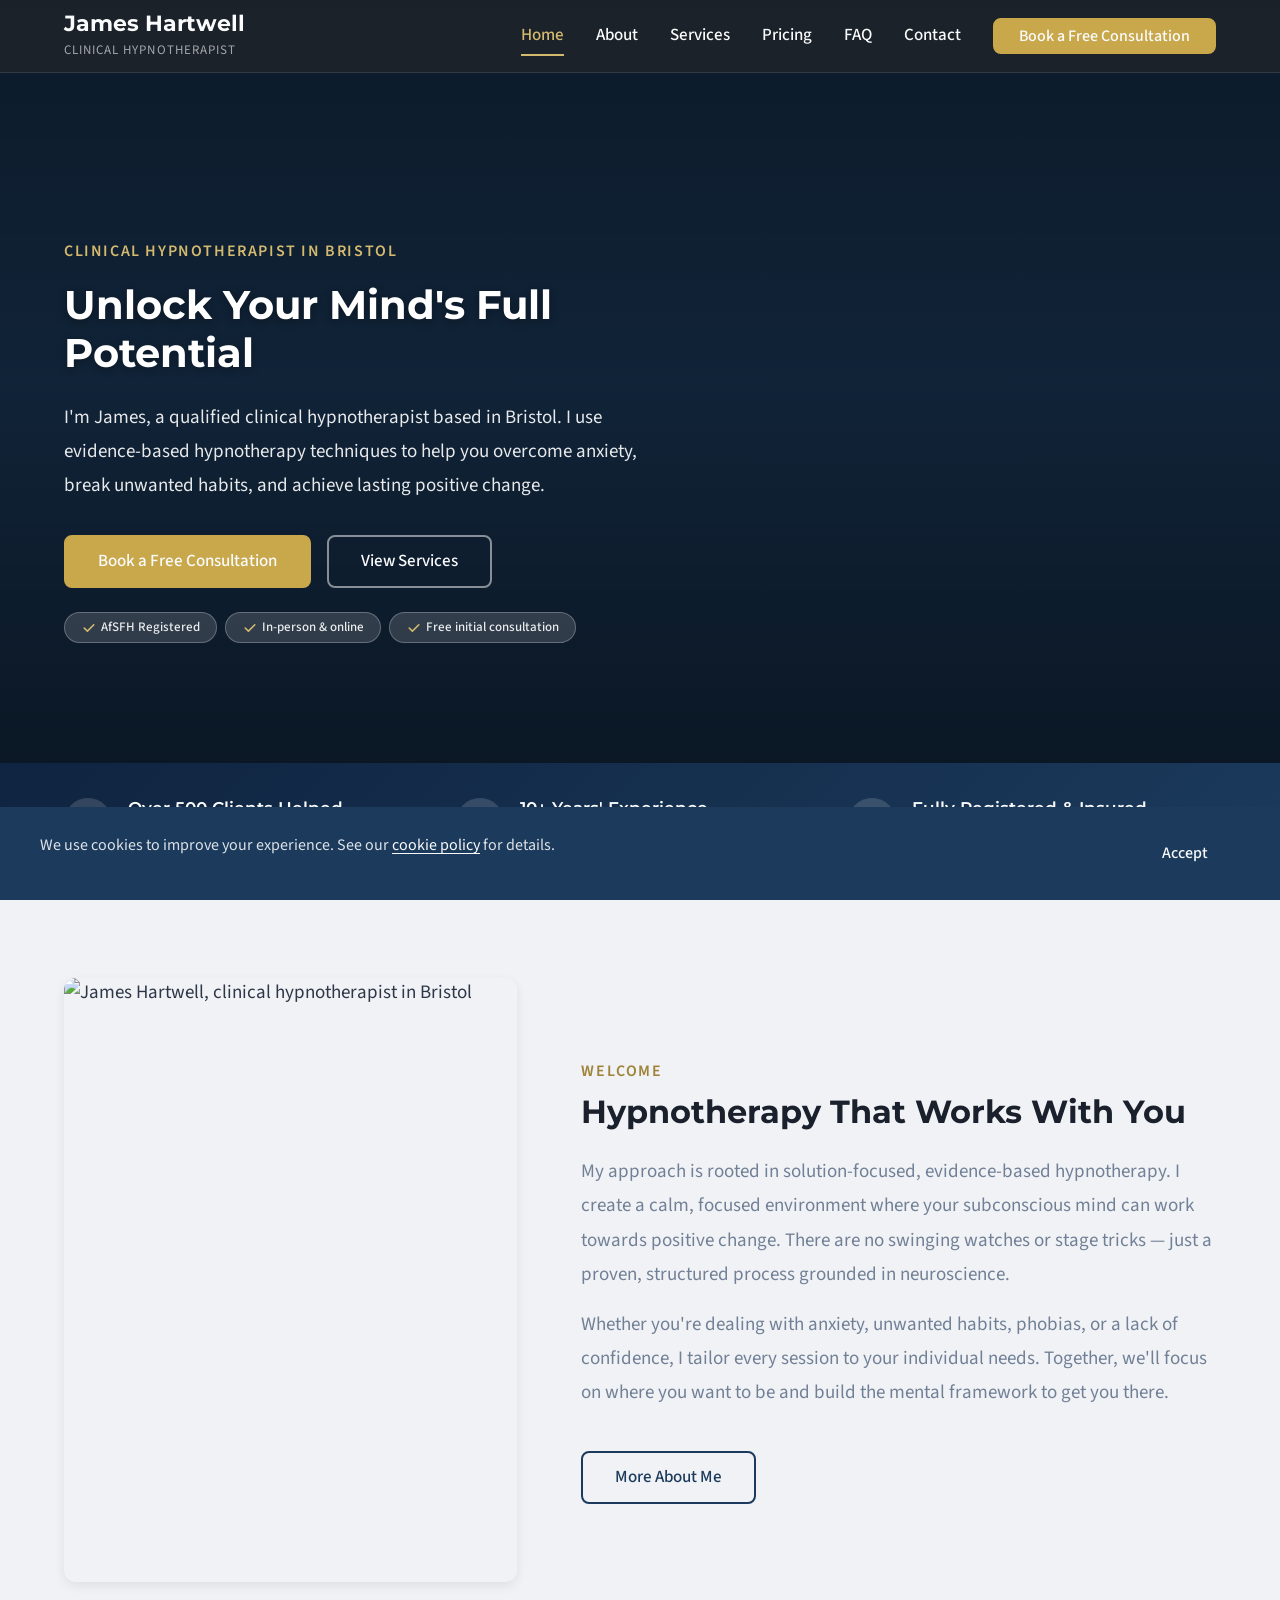
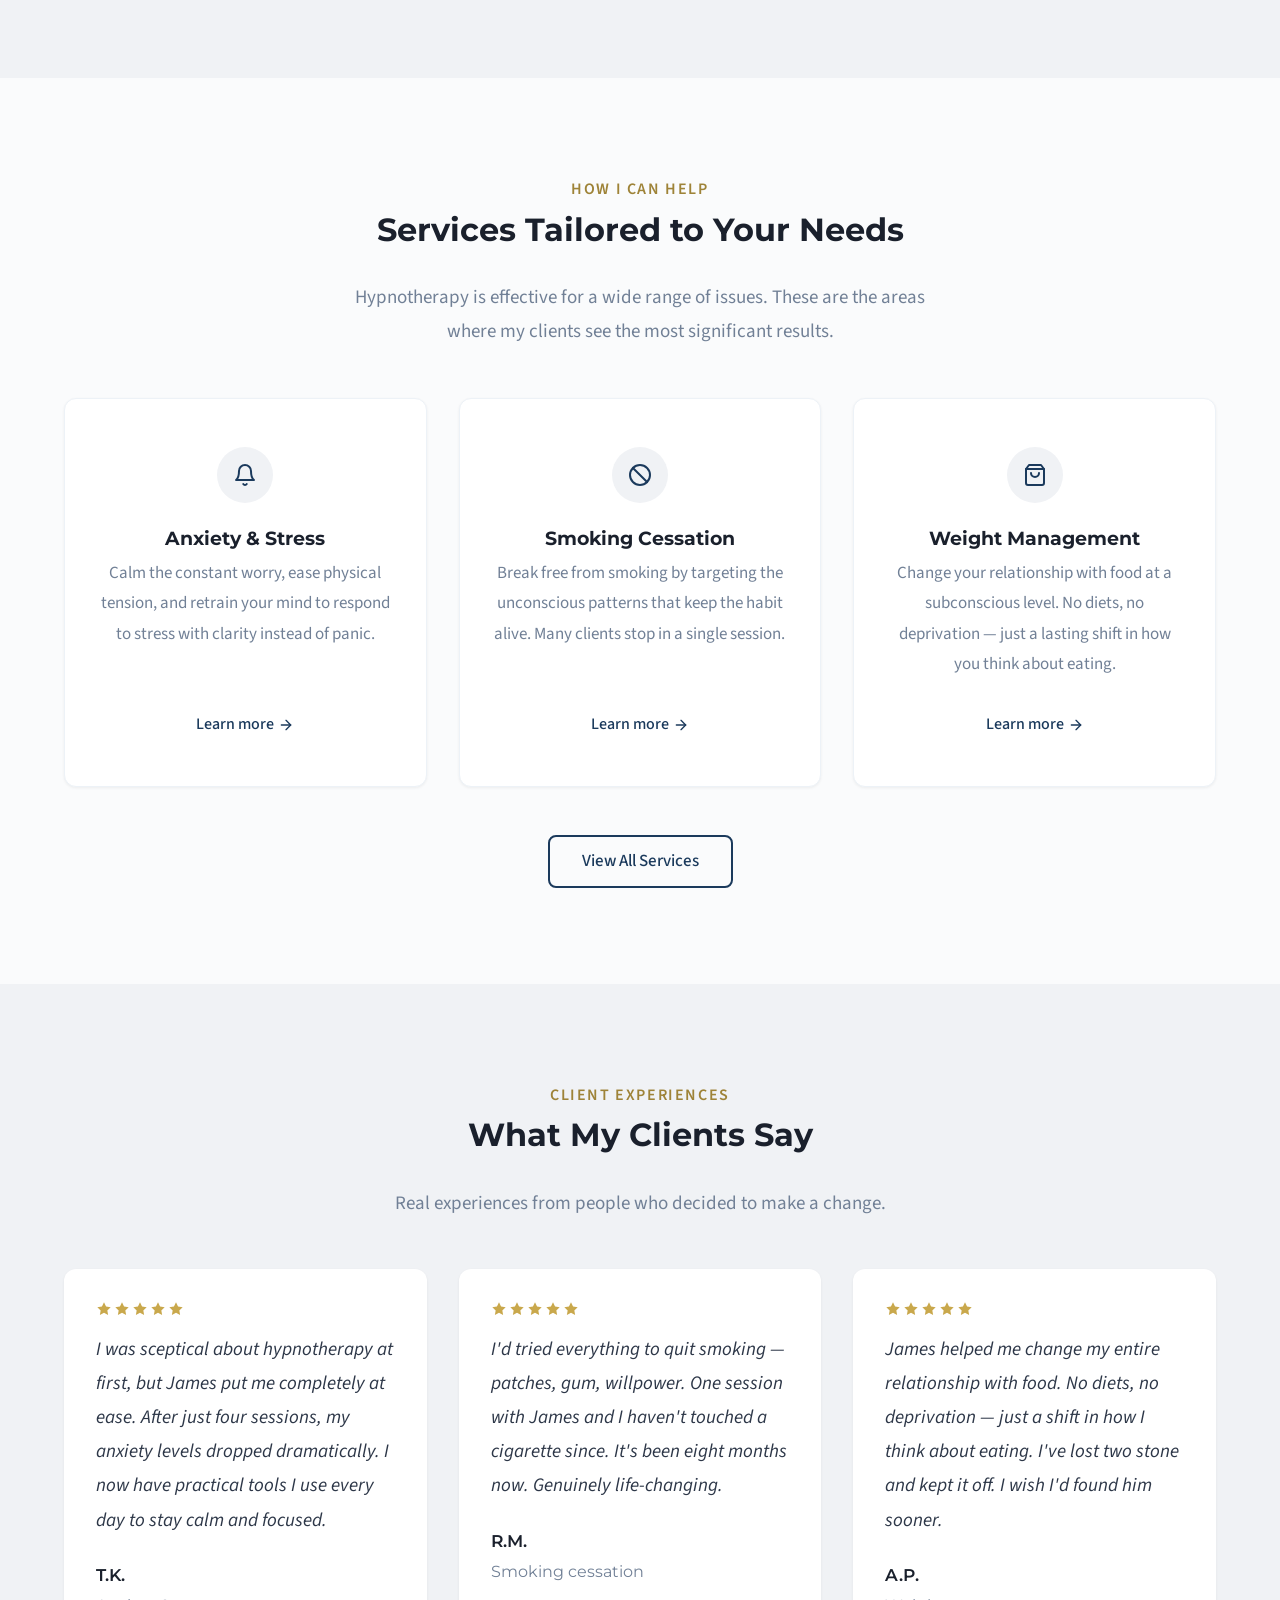
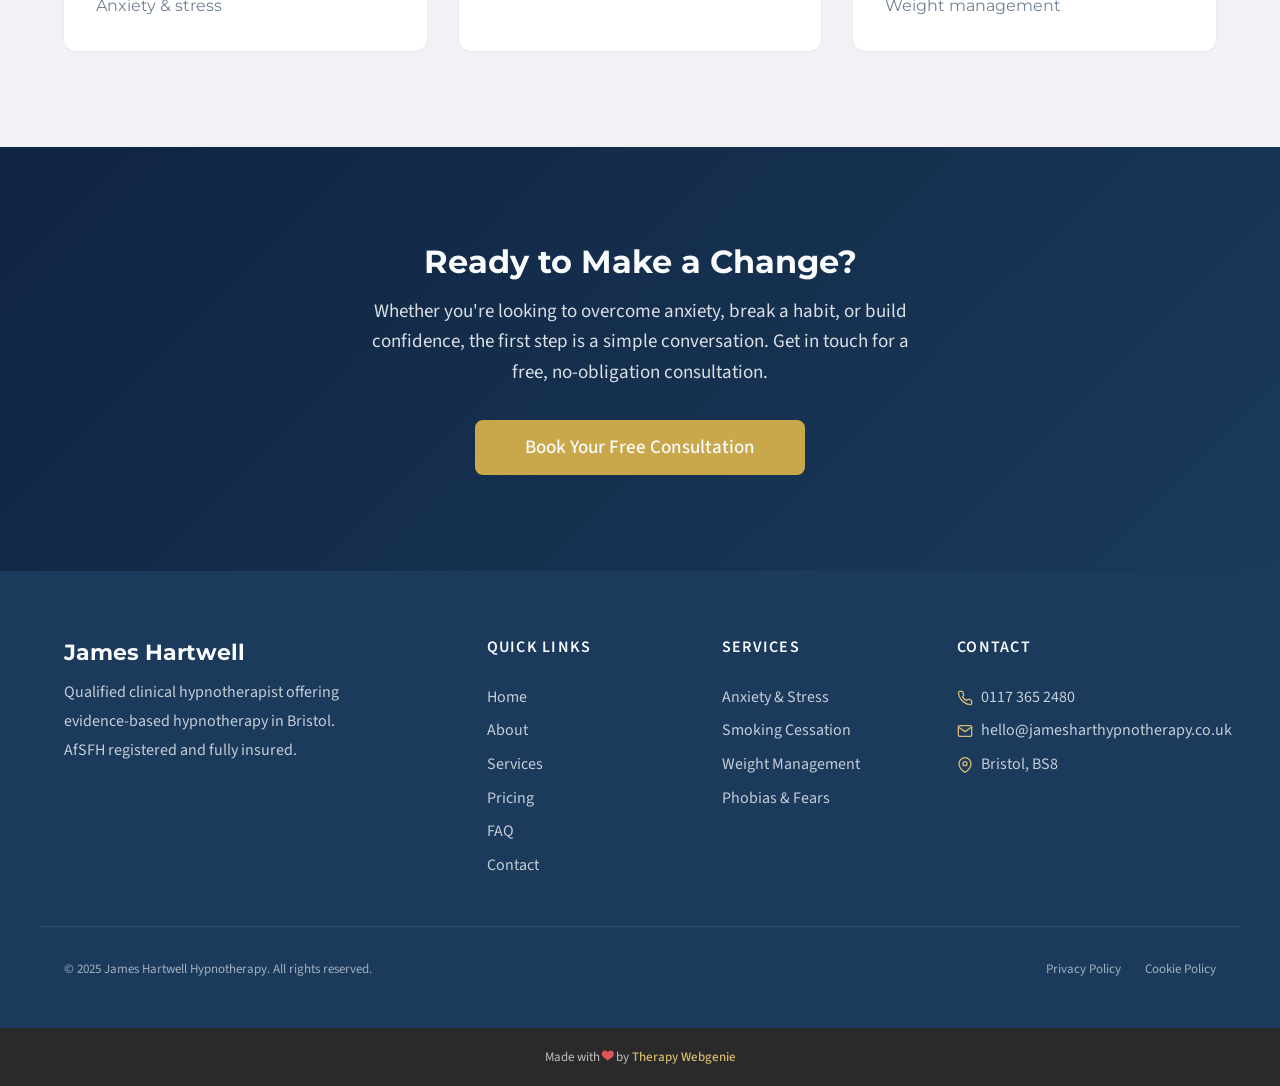
==== commit f4cc1938: "Fix CSS load order: base → components → theme on all 6 pages theme.css was loading first instead of " ====
--- a/index.html
+++ b/index.html
@@ -10,9 +10,9 @@
   <link rel="preconnect" href="https://fonts.googleapis.com">
   <link rel="preconnect" href="https://fonts.gstatic.com" crossorigin>
 
-  <link rel="stylesheet" href="css/theme.css">
   <link rel="stylesheet" href="css/base.css">
   <link rel="stylesheet" href="css/components.css">
+  <link rel="stylesheet" href="css/theme.css">
   <!-- PROFILE:schema -->
   <!-- /PROFILE:schema -->
 </head>
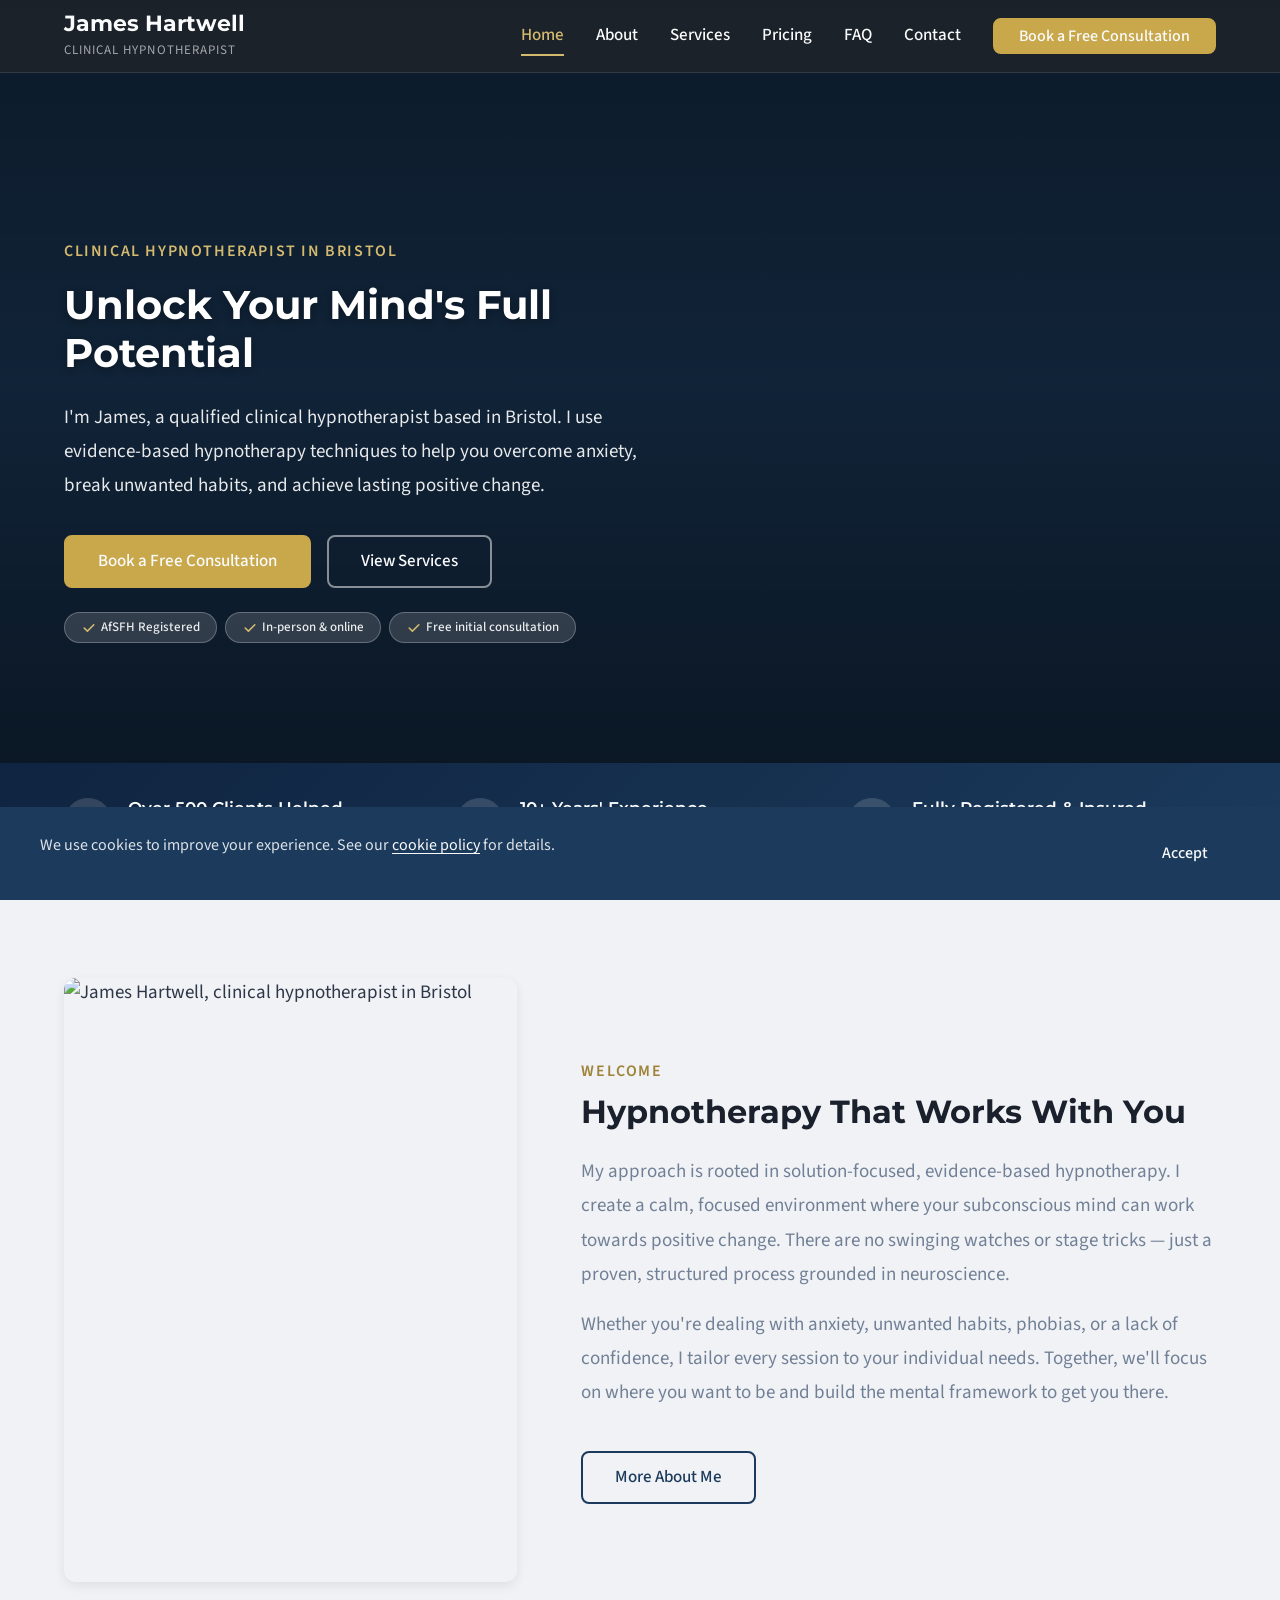
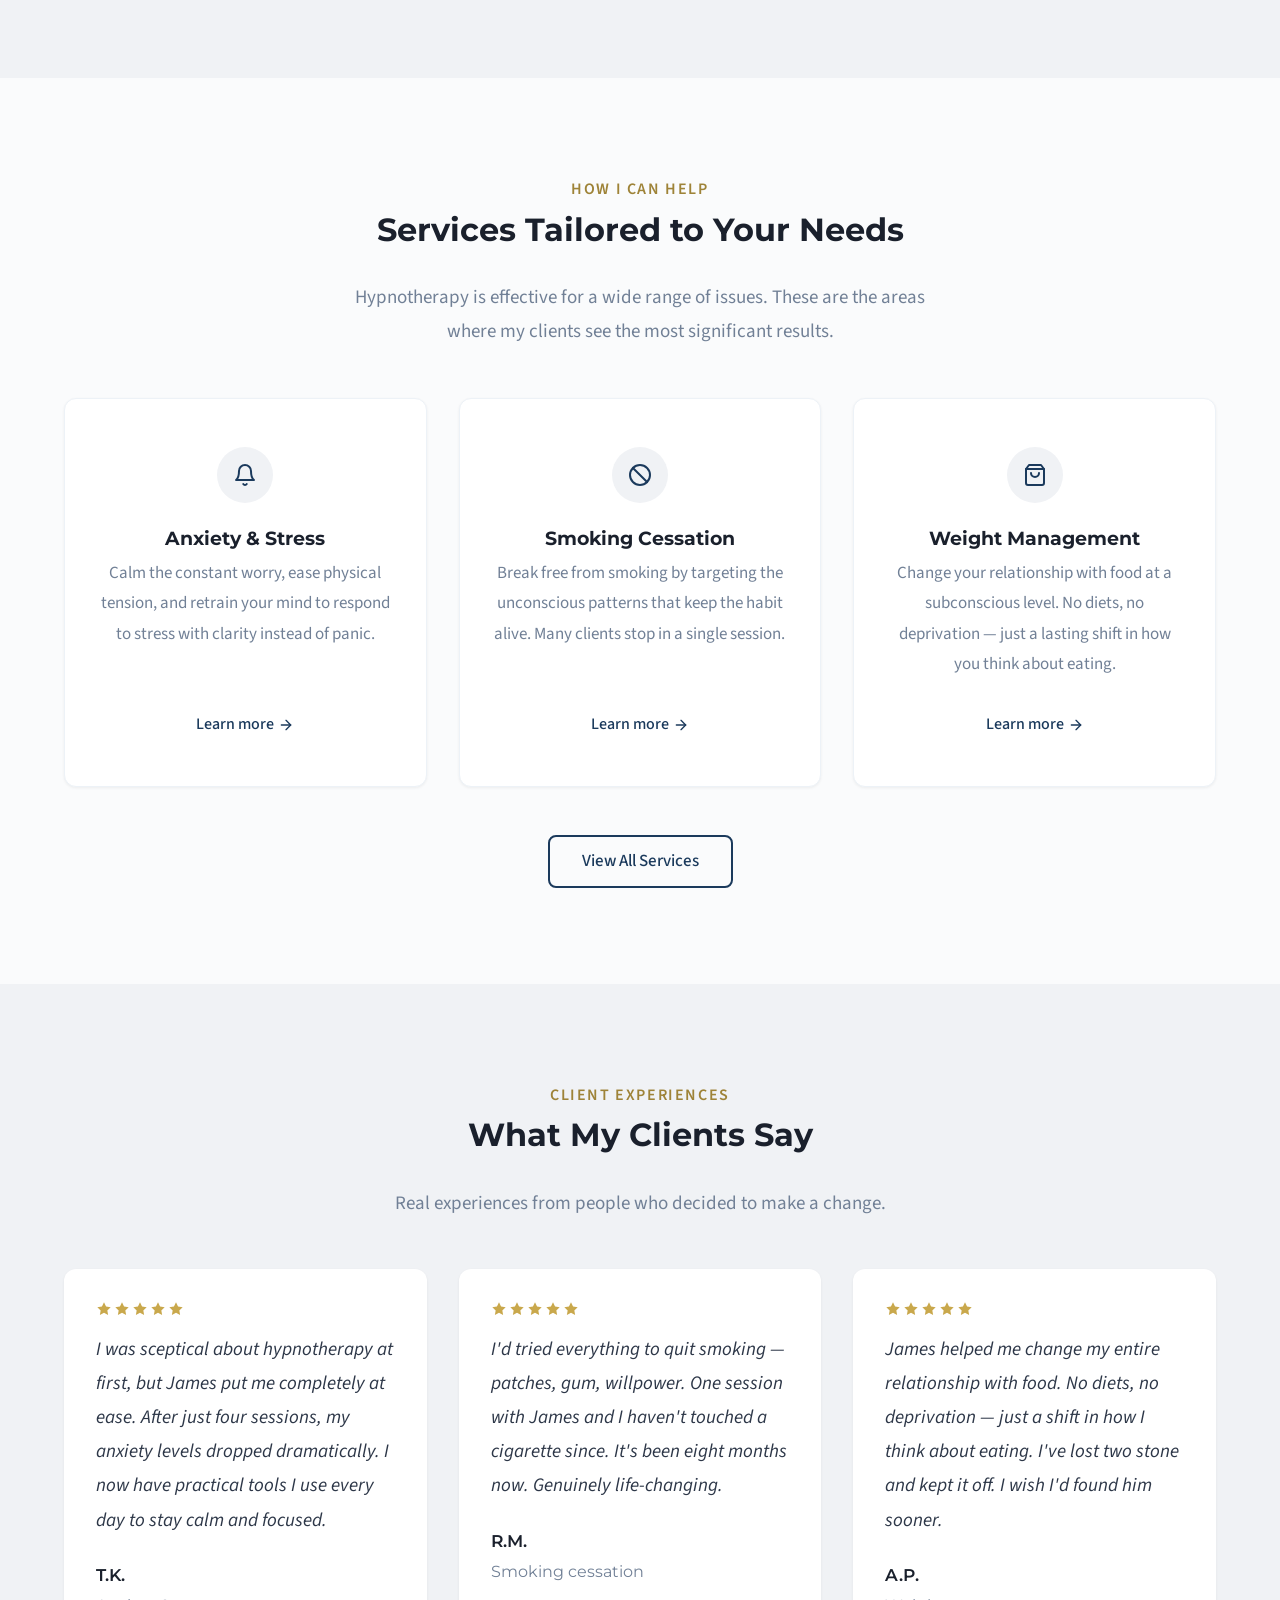
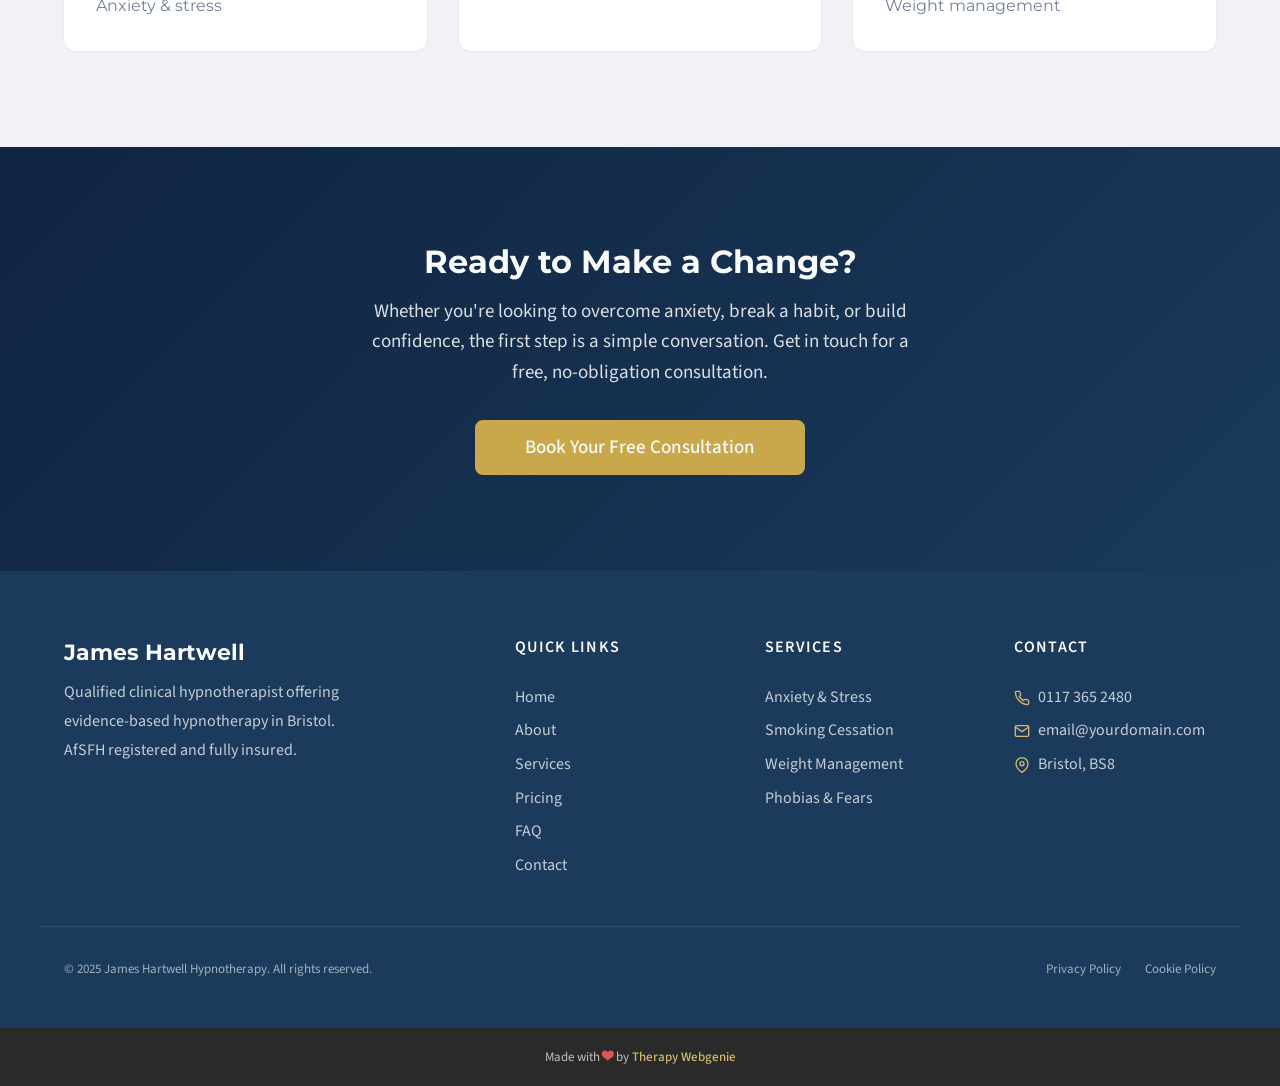
==== commit eb5e3fd6: "Standardise email to email@yourdomain.com placeholder Replaced hello@jamesharthypnotherapy.co.uk wit" ====
--- a/index.html
+++ b/index.html
@@ -290,7 +290,7 @@
         </div>
         <div class="footer__contact-item">
           <svg xmlns="http://www.w3.org/2000/svg" viewBox="0 0 24 24" fill="none" stroke="currentColor" stroke-width="2" stroke-linecap="round" stroke-linejoin="round"><path d="M4 4h16c1.1 0 2 .9 2 2v12c0 1.1-.9 2-2 2H4c-1.1 0-2-.9-2-2V6c0-1.1.9-2 2-2z"></path><polyline points="22,6 12,13 2,6"></polyline></svg>
-          <!-- PROFILE:email --><a href="mailto:hello@jamesharthypnotherapy.co.uk">hello@jamesharthypnotherapy.co.uk</a><!-- /PROFILE:email -->
+          <!-- PROFILE:email --><a href="mailto:email@yourdomain.com">email@yourdomain.com</a><!-- /PROFILE:email -->
         </div>
         <div class="footer__contact-item">
           <svg xmlns="http://www.w3.org/2000/svg" viewBox="0 0 24 24" fill="none" stroke="currentColor" stroke-width="2" stroke-linecap="round" stroke-linejoin="round"><path d="M21 10c0 7-9 13-9 13s-9-6-9-13a9 9 0 0 1 18 0z"></path><circle cx="12" cy="10" r="3"></circle></svg>
--- a/css/components.css
+++ b/css/components.css
@@ -5039,11 +5039,15 @@
   width: 24px;
   height: 24px;
   color: var(--color-primary);
-  transition: transform var(--transition-base);
-}
-
-.accordion__item--open .accordion__icon {
-  transform: rotate(45deg);
+}
+
+.accordion__icon-vertical {
+  transition: transform var(--transition-base), opacity var(--transition-base);
+}
+
+.accordion__item--open .accordion__icon-vertical {
+  transform: scaleY(0);
+  opacity: 0;
 }
 
 .accordion__content {
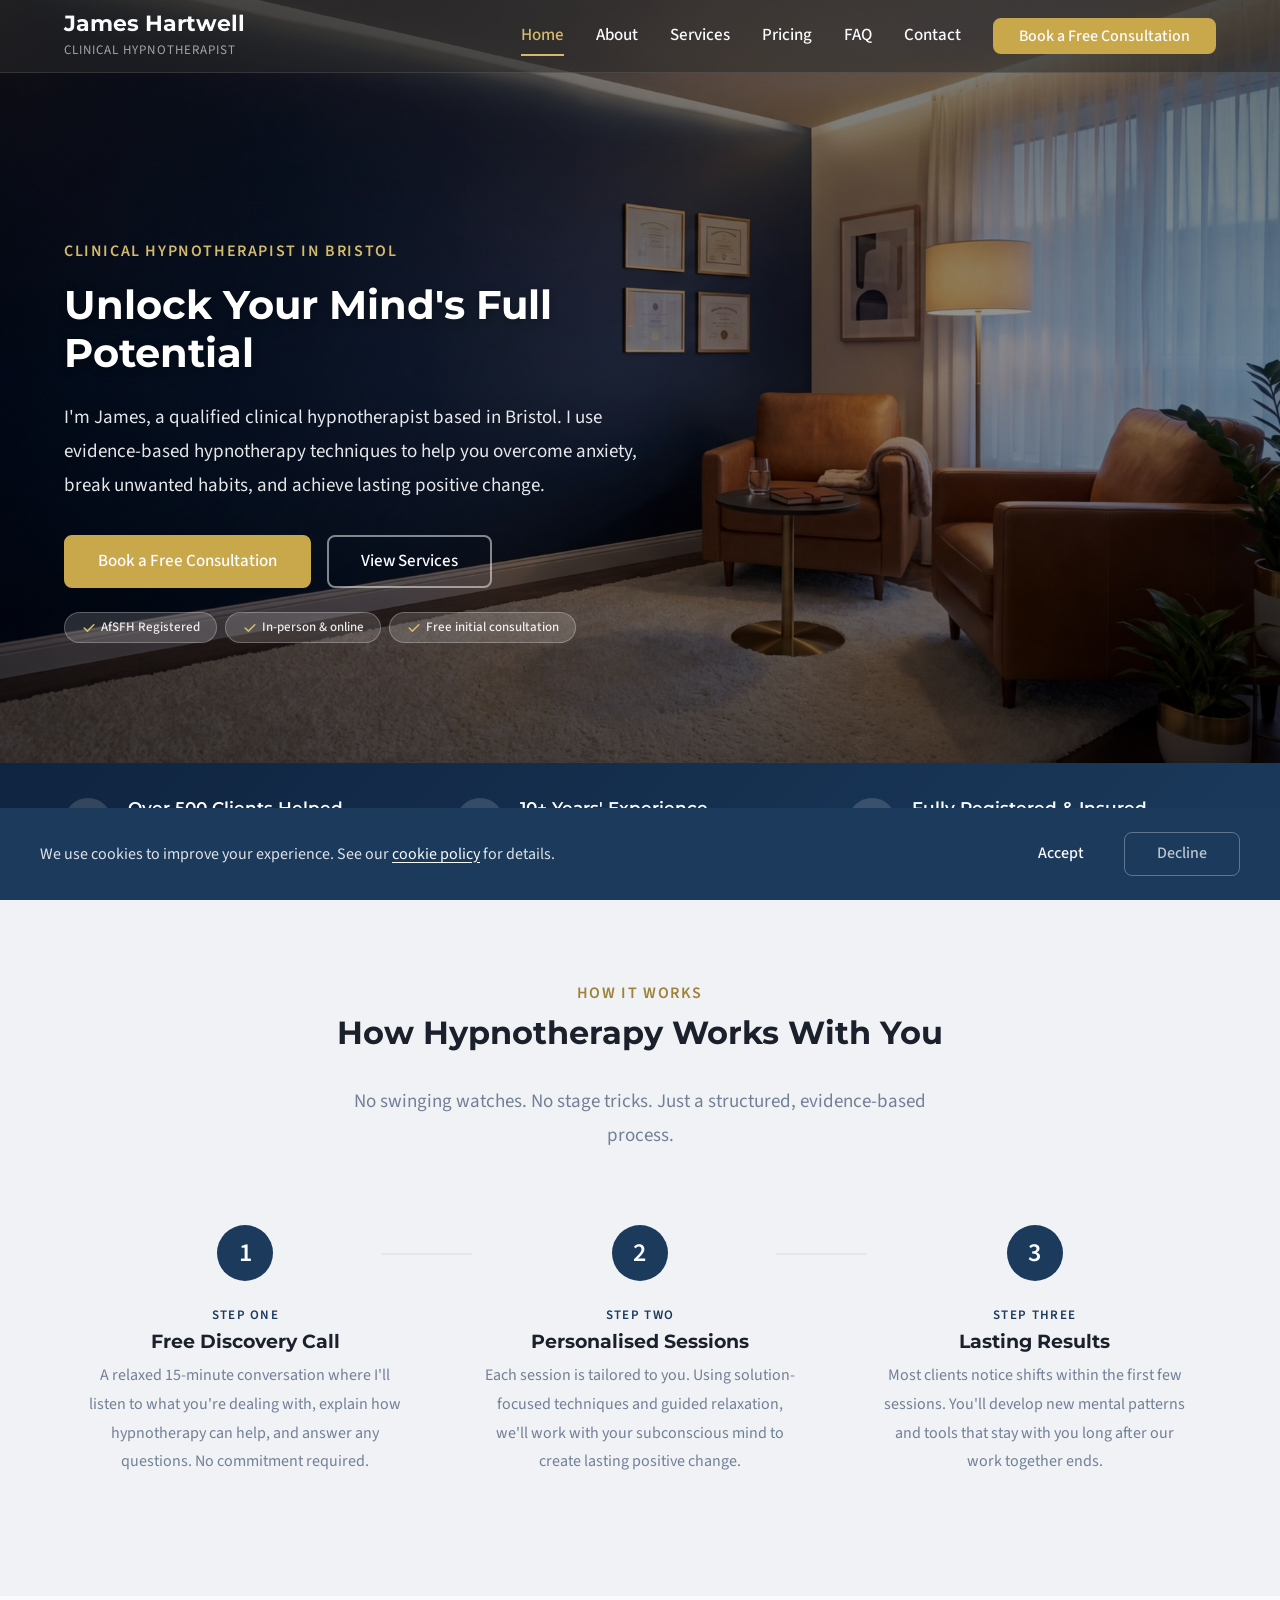
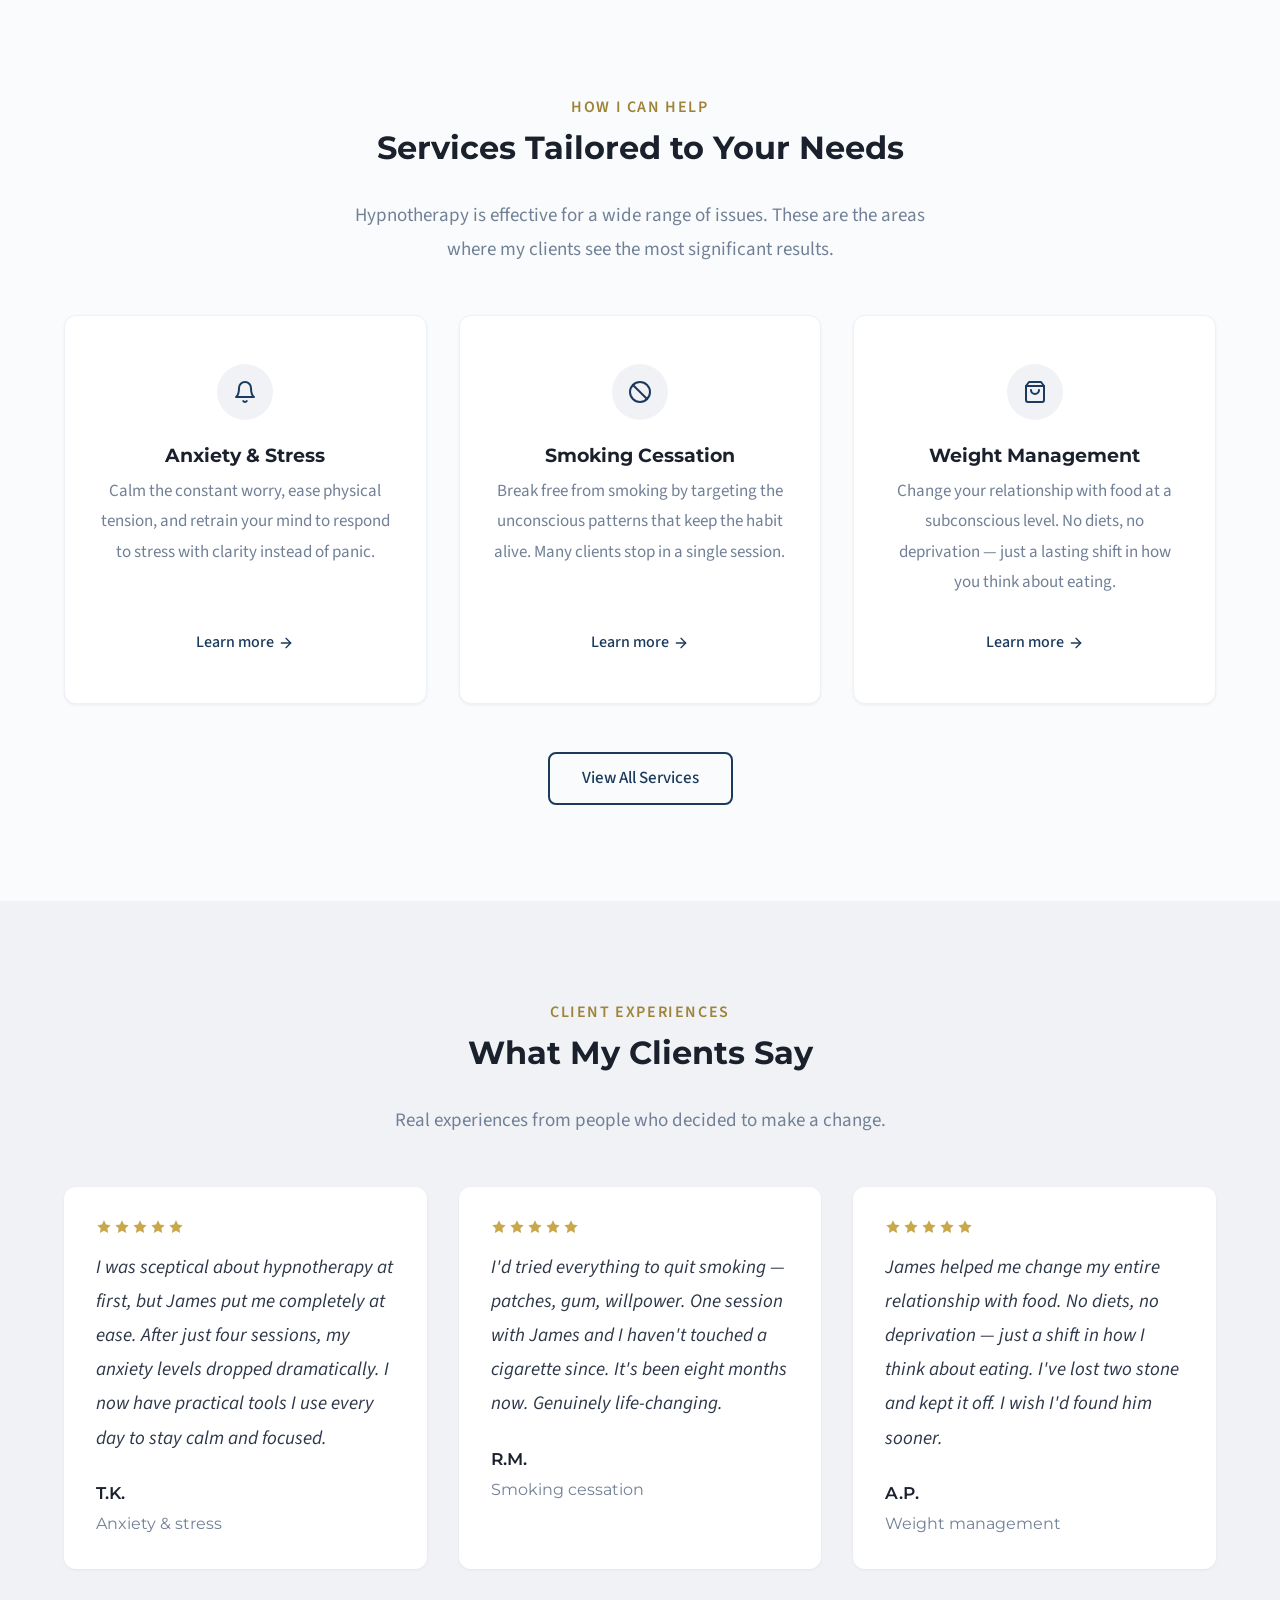
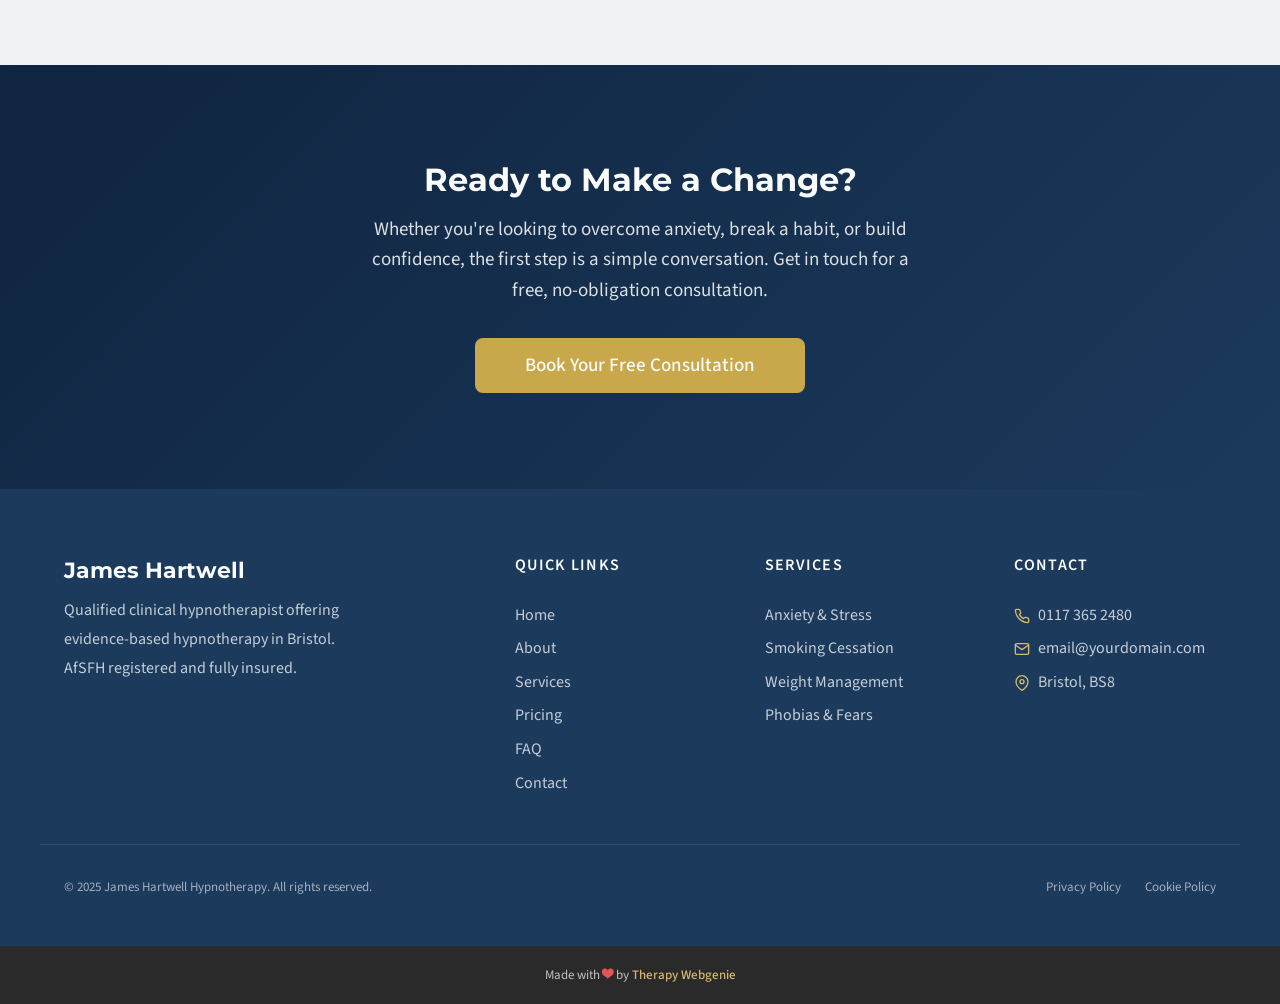
==== commit 9e771477: "Update hero and portrait images to new generated versions Co-Authored-By: Claude Opus 4.6 (1M contex" ====
--- a/index.html
+++ b/index.html
@@ -82,7 +82,7 @@
   <main id="main">
 
     <!-- SECTION: hero -->
-    <section class="hero hero--image hero--image-left" style="background-image: url('images/hero.jpg'); background-size: cover; background-position: center center;">
+    <section class="hero hero--image hero--image-left" style="background-image: url('images/hero-bg.jpg'); background-size: cover; background-position: center center;">
       <div class="container hero__inner">
         <div class="hero__content">
           <span class="hero__label">Clinical Hypnotherapist in Bristol</span>
@@ -99,7 +99,7 @@
           </ul>
         </div>
         <div class="hero__image-wrap">
-          <img src="images/hero.jpg" alt="James Hartwell Hypnotherapy — clinical practice in Bristol" class="hero__image" width="800" height="600" loading="eager">
+          <img src="images/hero-bg.jpg" alt="James Hartwell Hypnotherapy — clinical practice in Bristol" class="hero__image" width="800" height="600" loading="eager">
         </div>
       </div>
     </section>
@@ -139,22 +139,37 @@
     </section>
     <!-- /SECTION: info-band -->
 
-    <!-- SECTION: intro -->
+    <!-- SECTION: steps -->
     <section class="section section--alt reveal">
-      <div class="container intro__inner">
-        <div class="intro__image-wrap">
-          <img src="images/home-portrait.jpg" alt="James Hartwell, clinical hypnotherapist in Bristol" class="intro__image" width="600" height="800" loading="lazy">
-        </div>
-        <div class="intro__text">
-          <span class="section-label">Welcome</span>
-          <h2>Hypnotherapy That Works With You</h2>
-          <p>My approach is rooted in solution-focused, evidence-based hypnotherapy. I create a calm, focused environment where your subconscious mind can work towards positive change. There are no swinging watches or stage tricks — just a proven, structured process grounded in neuroscience.</p>
-          <p>Whether you're dealing with anxiety, unwanted habits, phobias, or a lack of confidence, I tailor every session to your individual needs. Together, we'll focus on where you want to be and build the mental framework to get you there.</p>
-          <a href="about.html" class="btn btn--secondary">More About Me</a>
-        </div>
-      </div>
-    </section>
-    <!-- /SECTION: intro -->
+      <div class="container">
+        <div class="text-center">
+          <span class="section-label">How It Works</span>
+          <h2>How Hypnotherapy Works With You</h2>
+          <p class="section-subtitle">No swinging watches. No stage tricks. Just a structured, evidence-based process.</p>
+        </div>
+        <div class="steps steps--connected">
+          <div class="step">
+            <div class="step__number" style="font-family: var(--font-body);">1</div>
+            <span class="step__label">Step One</span>
+            <h3 class="step__title">Free Discovery Call</h3>
+            <p class="step__text">A relaxed 15-minute conversation where I'll listen to what you're dealing with, explain how hypnotherapy can help, and answer any questions. No commitment required.</p>
+          </div>
+          <div class="step">
+            <div class="step__number" style="font-family: var(--font-body);">2</div>
+            <span class="step__label">Step Two</span>
+            <h3 class="step__title">Personalised Sessions</h3>
+            <p class="step__text">Each session is tailored to you. Using solution-focused techniques and guided relaxation, we'll work with your subconscious mind to create lasting positive change.</p>
+          </div>
+          <div class="step">
+            <div class="step__number" style="font-family: var(--font-body);">3</div>
+            <span class="step__label">Step Three</span>
+            <h3 class="step__title">Lasting Results</h3>
+            <p class="step__text">Most clients notice shifts within the first few sessions. You'll develop new mental patterns and tools that stay with you long after our work together ends.</p>
+          </div>
+        </div>
+      </div>
+    </section>
+    <!-- /SECTION: steps -->
 
     <!-- SECTION: services-overview -->
     <section class="section reveal">
@@ -316,7 +331,7 @@
   <div class="cookie-banner" role="dialog" aria-label="Cookie consent">
     <div class="cookie-banner__inner">
       <p class="cookie-banner__text">We use cookies to improve your experience. See our <a href="cookies-policy.html">cookie policy</a> for details.</p>
-      <button class="cookie-banner__accept">Accept</button>
+      <div class="cookie-banner__buttons"><button class="cookie-banner__accept">Accept</button><button class="cookie-banner__decline">Decline</button></div>
     </div>
   </div>
 
--- a/css/components.css
+++ b/css/components.css
@@ -741,6 +741,8 @@
   padding: var(--space-xs) var(--space-md);
   border-radius: var(--radius-full);
   border: 1px solid var(--color-border);
+  text-align: left;
+  white-space: nowrap;
 }
 
 .hero__ticks svg {
@@ -1571,7 +1573,7 @@
 
 .hero--showcase .hero__content {
   order: 1;
-  max-width: 540px;
+  max-width: 600px;
   padding: 40px;
   border-radius: 20px;
   backdrop-filter: blur(6px);
@@ -1584,7 +1586,7 @@
 }
 
 .hero--showcase .hero__ticks {
-  flex-wrap: nowrap;
+  margin-bottom: 0;
 }
 
 /* --- Dark card (default) --- */
@@ -1607,15 +1609,10 @@
 
 .hero--showcase-dark .hero__ticks li {
   color: rgba(255, 255, 255, 0.9);
-  background-color: rgba(255, 255, 255, 0.1);
-  border-color: rgba(255, 255, 255, 0.2);
-}
-
-/* Left/right cards: strip pill bg/border to keep card compact */
-.hero--showcase-dark:not(.hero--showcase-center) .hero__ticks li {
   background: none;
   border: none;
-  padding: 0;
+  padding: var(--space-xs) 0;
+  border-radius: 0;
 }
 
 .hero--showcase-dark .hero__ticks svg {
@@ -1663,15 +1660,10 @@
 
 .hero--showcase-light .hero__ticks li {
   color: var(--color-text);
-  background-color: rgba(0, 0, 0, 0.06);
-  border-color: rgba(0, 0, 0, 0.1);
-}
-
-/* Left/right cards: strip pill bg/border to keep card compact */
-.hero--showcase-light:not(.hero--showcase-center) .hero__ticks li {
   background: none;
   border: none;
-  padding: 0;
+  padding: var(--space-xs) 0;
+  border-radius: 0;
 }
 
 .hero--showcase-light .hero__ticks svg {
@@ -1762,6 +1754,12 @@
   .hero--showcase .hero__content {
     max-width: 100%;
     padding: 28px;
+  }
+
+  /* Card is full-width on mobile — buttons and ticks can wrap */
+  .hero--showcase .hero__actions,
+  .hero--showcase .hero__ticks {
+    flex-wrap: wrap;
   }
 
   /* Reset alignment on mobile — always left-aligned full-width */
@@ -1863,6 +1861,20 @@
 
 .nav--transparent-dark .nav__toggle {
   border-color: rgba(255, 255, 255, 0.3);
+}
+
+/* Mobile menu resets — overlay has a white background, so restore dark text */
+.nav--transparent-dark .nav__mobile .nav__link {
+  color: var(--color-text);
+}
+
+.nav--transparent-dark .nav__mobile .nav__link:hover,
+.nav--transparent-dark .nav__mobile .nav__link--active {
+  color: var(--color-primary);
+}
+
+.nav--transparent-dark .nav__mobile .nav__toggle-bar {
+  background-color: var(--color-text);
 }
 
 /* Two-tier dark */
@@ -3694,6 +3706,7 @@
 .icon-box--left {
   text-align: left;
   display: flex;
+  align-items: center;
   gap: var(--space-lg);
 }
 
@@ -4711,7 +4724,7 @@
 }
 
 .comparison__card h3 {
-  font-size: var(--text-md);
+  font-size: var(--text-xl);
   margin-bottom: var(--space-lg);
 }
 
@@ -5185,12 +5198,13 @@
    ============================================= */
 .comparison-table {
   width: 100%;
-  border-collapse: collapse;
+  border-collapse: separate;
+  border-spacing: 0;
   background-color: var(--color-surface);
   border-radius: var(--radius-lg);
   overflow: hidden;
   box-shadow: var(--shadow-sm);
-  border: 1px solid var(--color-border-light);
+  border: 2px solid #ccc;
 }
 
 .comparison-table thead th {
@@ -5201,7 +5215,12 @@
   font-weight: var(--font-weight-bold);
   color: var(--color-text-heading);
   text-align: center;
-  border-bottom: 2px solid var(--color-border);
+  border-bottom: 2px solid #ccc;
+  border-right: 1px solid var(--color-border-light);
+}
+
+.comparison-table thead th:last-child {
+  border-right: none;
 }
 
 .comparison-table thead th:first-child {
@@ -5213,7 +5232,12 @@
   font-size: var(--text-sm);
   color: var(--color-text);
   border-bottom: 1px solid var(--color-border-light);
+  border-right: 1px solid var(--color-border-light);
   text-align: center;
+}
+
+.comparison-table tbody td:last-child {
+  border-right: none;
 }
 
 .comparison-table tbody td:first-child {
@@ -5706,6 +5730,64 @@
   background: rgba(255, 255, 255, 0.25);
 }
 
+/* =============================================
+   VIDEO EMBED
+   Responsive 16:9 wrapper for iframe videos.
+   ============================================= */
+.video-embed {
+  position: relative;
+  padding-bottom: 56.25%;
+  height: 0;
+  overflow: hidden;
+  border-radius: var(--radius-lg);
+  box-shadow: var(--shadow-md);
+}
+
+.video-embed iframe {
+  position: absolute;
+  top: 0;
+  left: 0;
+  width: 100%;
+  height: 100%;
+  border: 0;
+  border-radius: var(--radius-lg);
+}
+
+/* =============================================
+   VIDEO SPLIT
+   Optional centered header across both columns,
+   then text left + video right. Stacks on mobile.
+   ============================================= */
+.video-split {
+  display: grid;
+  grid-template-columns: 1fr;
+  gap: var(--space-2xl);
+  align-items: center;
+}
+
+.video-split__header {
+  text-align: center;
+}
+
+.video-split__header h2 {
+  margin-bottom: var(--space-sm);
+}
+
+.video-split__content p {
+  color: var(--color-text-light);
+  line-height: var(--line-height-relaxed);
+}
+
+@media (min-width: 768px) {
+  .video-split {
+    grid-template-columns: 1fr 1fr;
+  }
+
+  .video-split__header {
+    grid-column: 1 / -1;
+  }
+}
+
 /* --- Back to Top --- */
 .back-to-top {
   position: fixed;
@@ -5976,6 +6058,7 @@
   font-size: var(--text-sm);
   line-height: var(--line-height-relaxed);
   color: rgba(255, 255, 255, 0.85);
+  margin-bottom: 0;
 }
 
 .cookie-banner__text a {
@@ -5999,6 +6082,30 @@
 
 .cookie-banner__accept:hover {
   background: var(--color-primary-dark);
+}
+
+.cookie-banner__decline {
+  background: transparent;
+  color: rgba(255, 255, 255, 0.7);
+  padding: var(--space-sm) var(--space-xl);
+  border-radius: var(--radius-md);
+  font-size: var(--text-sm);
+  font-weight: var(--font-weight-medium);
+  cursor: pointer;
+  border: 1px solid rgba(255, 255, 255, 0.3);
+  white-space: nowrap;
+  transition: color var(--transition-fast), border-color var(--transition-fast);
+}
+
+.cookie-banner__decline:hover {
+  color: var(--color-text-inverse);
+  border-color: rgba(255, 255, 255, 0.6);
+}
+
+.cookie-banner__buttons {
+  display: flex;
+  gap: var(--space-sm);
+  align-items: center;
 }
 
 @media (min-width: 768px) {
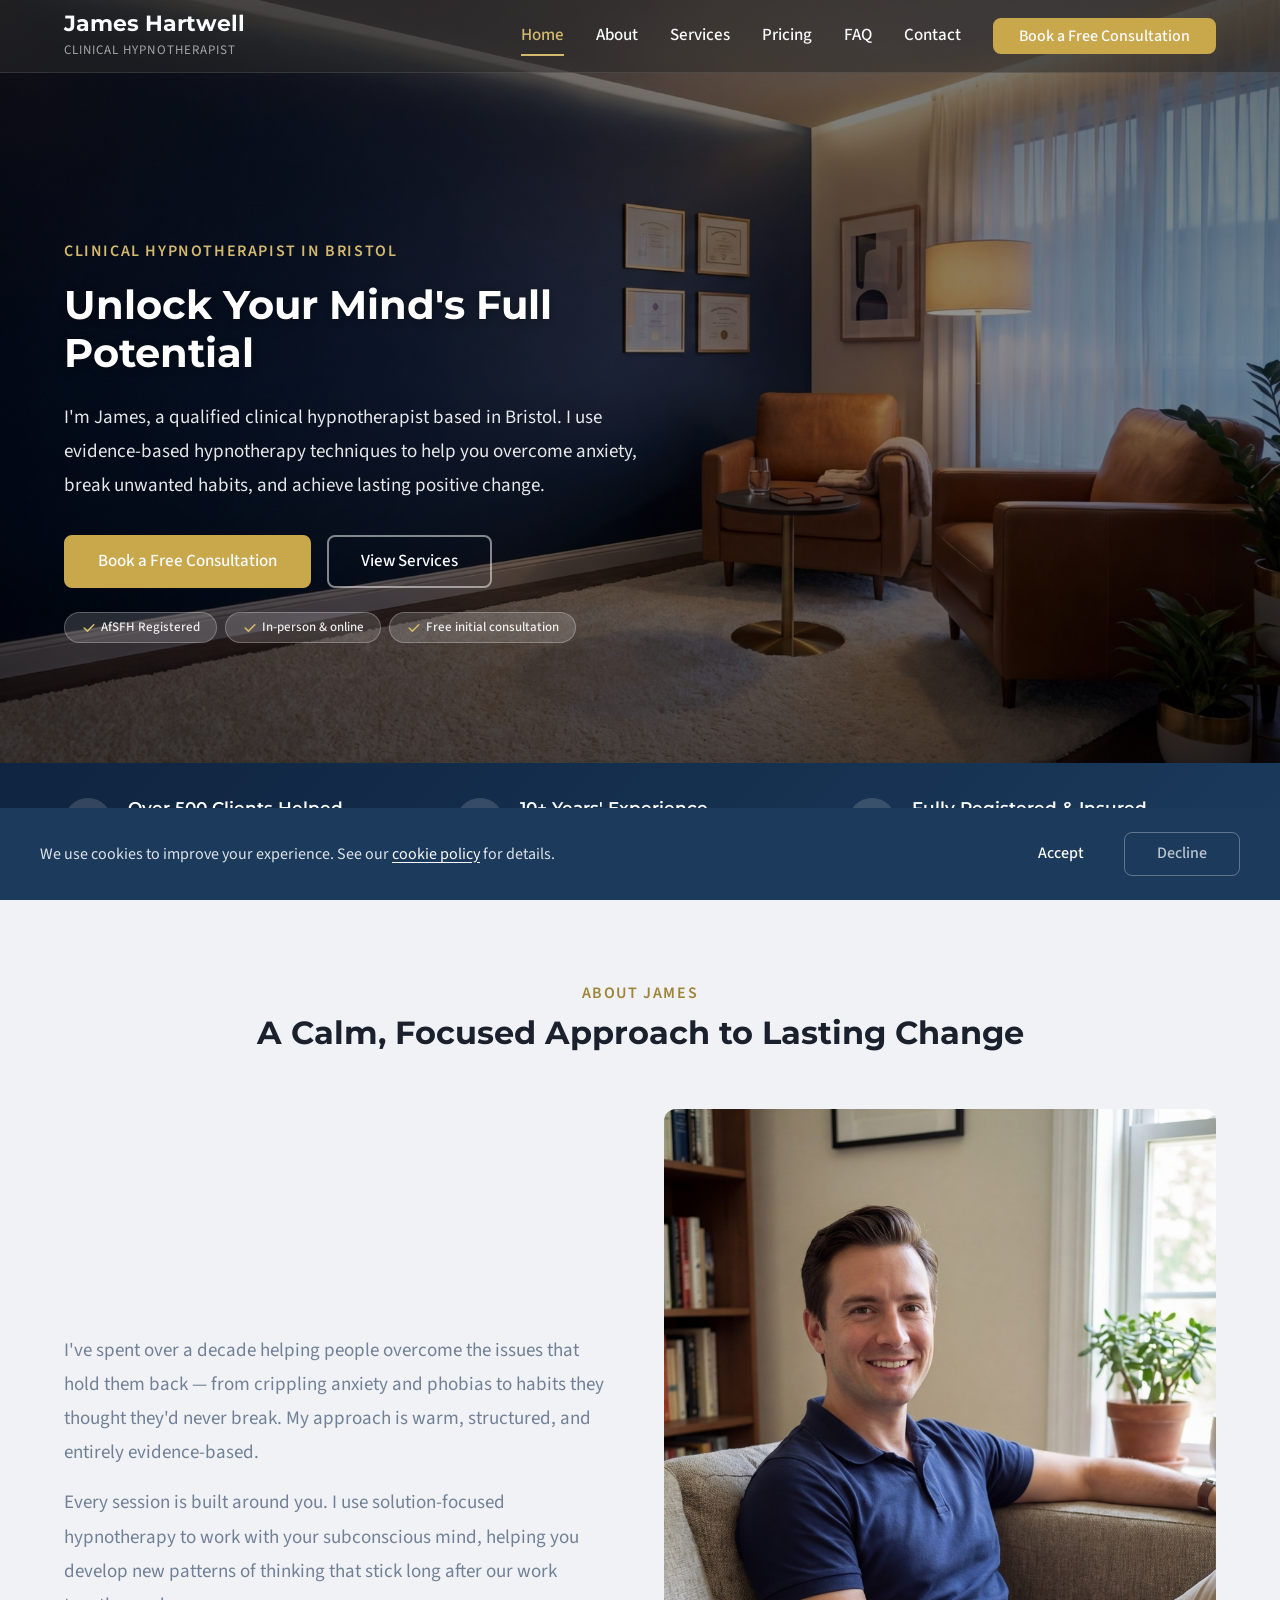
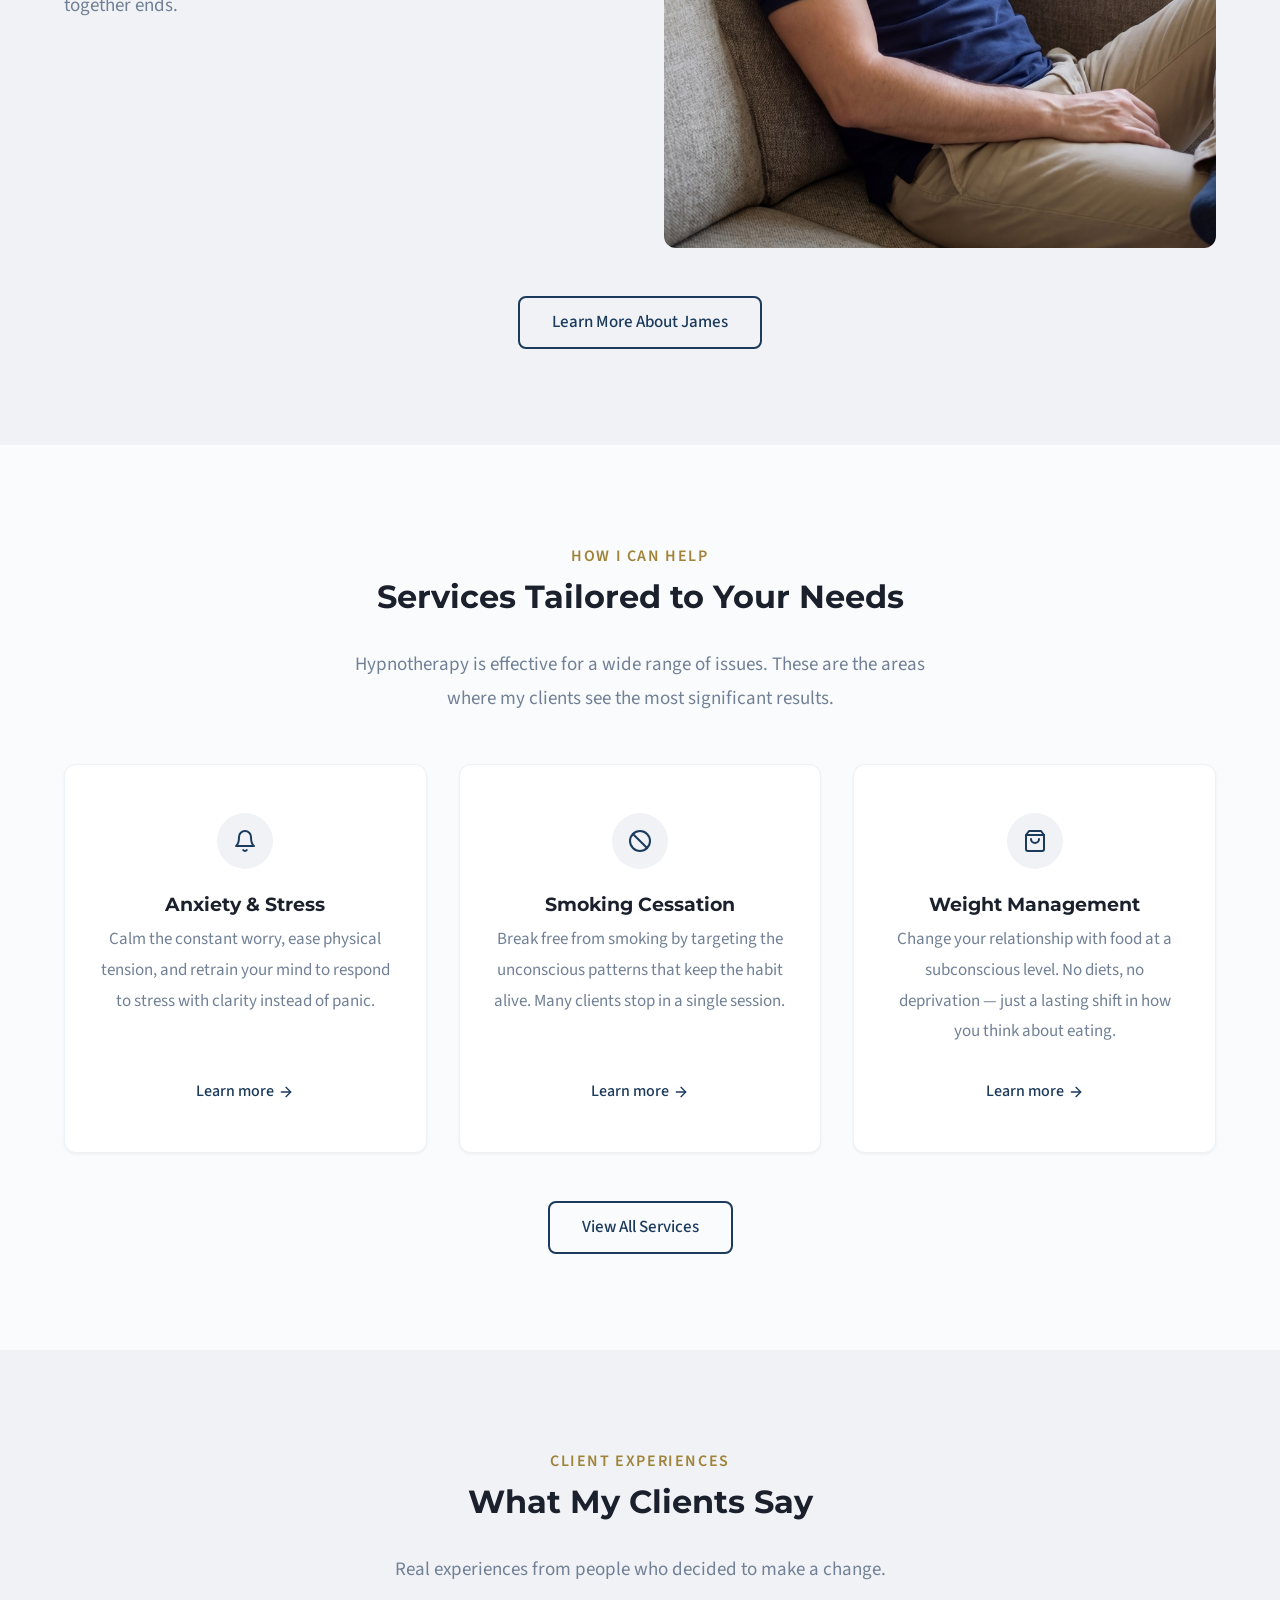
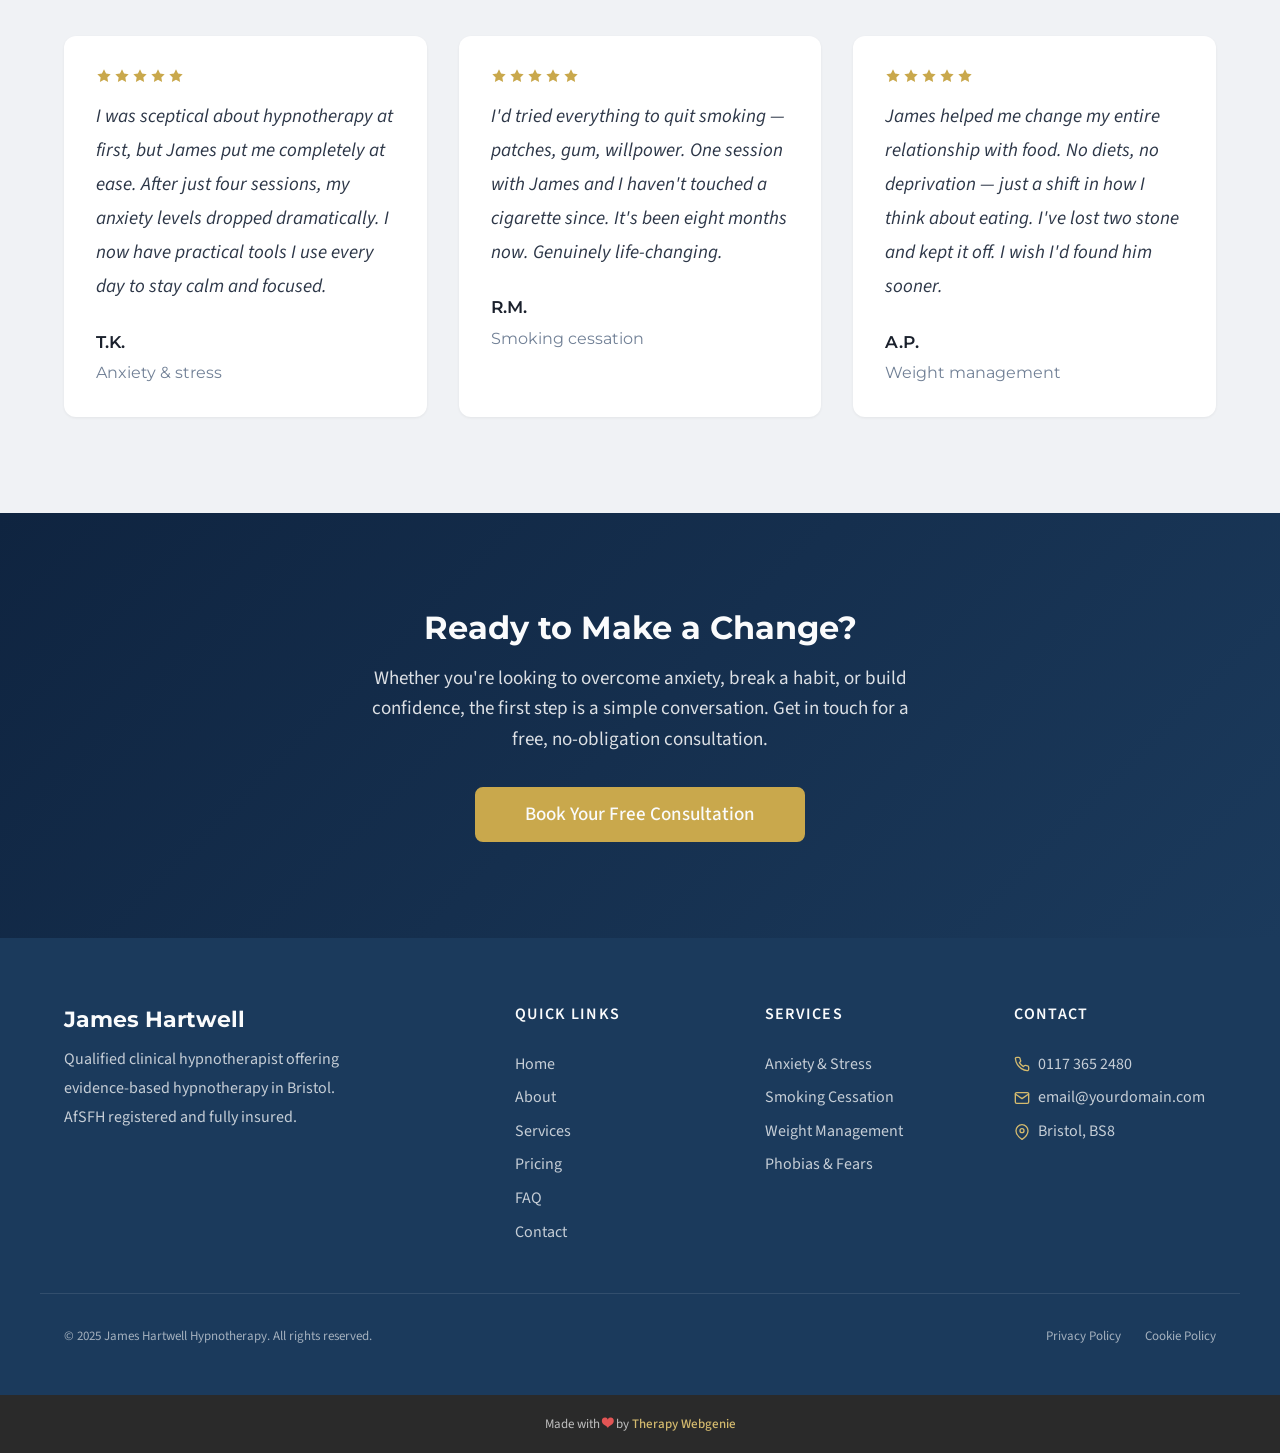
==== commit 6a898a10: "Replace steps section with video-split about section Uses video-split component with portrait image " ====
--- a/index.html
+++ b/index.html
@@ -139,37 +139,28 @@
     </section>
     <!-- /SECTION: info-band -->
 
-    <!-- SECTION: steps -->
+    <!-- SECTION: about-split -->
     <section class="section section--alt reveal">
       <div class="container">
-        <div class="text-center">
-          <span class="section-label">How It Works</span>
-          <h2>How Hypnotherapy Works With You</h2>
-          <p class="section-subtitle">No swinging watches. No stage tricks. Just a structured, evidence-based process.</p>
-        </div>
-        <div class="steps steps--connected">
-          <div class="step">
-            <div class="step__number" style="font-family: var(--font-body);">1</div>
-            <span class="step__label">Step One</span>
-            <h3 class="step__title">Free Discovery Call</h3>
-            <p class="step__text">A relaxed 15-minute conversation where I'll listen to what you're dealing with, explain how hypnotherapy can help, and answer any questions. No commitment required.</p>
-          </div>
-          <div class="step">
-            <div class="step__number" style="font-family: var(--font-body);">2</div>
-            <span class="step__label">Step Two</span>
-            <h3 class="step__title">Personalised Sessions</h3>
-            <p class="step__text">Each session is tailored to you. Using solution-focused techniques and guided relaxation, we'll work with your subconscious mind to create lasting positive change.</p>
-          </div>
-          <div class="step">
-            <div class="step__number" style="font-family: var(--font-body);">3</div>
-            <span class="step__label">Step Three</span>
-            <h3 class="step__title">Lasting Results</h3>
-            <p class="step__text">Most clients notice shifts within the first few sessions. You'll develop new mental patterns and tools that stay with you long after our work together ends.</p>
-          </div>
-        </div>
-      </div>
-    </section>
-    <!-- /SECTION: steps -->
+        <div class="video-split">
+          <div class="video-split__header">
+            <span class="section-label">About James</span>
+            <h2>A Calm, Focused Approach to Lasting Change</h2>
+          </div>
+          <div class="video-split__content">
+            <p>I've spent over a decade helping people overcome the issues that hold them back — from crippling anxiety and phobias to habits they thought they'd never break. My approach is warm, structured, and entirely evidence-based.</p>
+            <p>Every session is built around you. I use solution-focused hypnotherapy to work with your subconscious mind, helping you develop new patterns of thinking that stick long after our work together ends.</p>
+          </div>
+          <div class="video-split__media">
+            <img src="images/home-portrait.jpg" alt="James Hartwell, clinical hypnotherapist in Bristol" style="width: 100%; border-radius: var(--radius-lg);" width="800" height="1067" loading="lazy">
+          </div>
+          <div class="video-split__header text-center">
+            <a href="about.html" class="btn btn--secondary">Learn More About James</a>
+          </div>
+        </div>
+      </div>
+    </section>
+    <!-- /SECTION: about-split -->
 
     <!-- SECTION: services-overview -->
     <section class="section reveal">
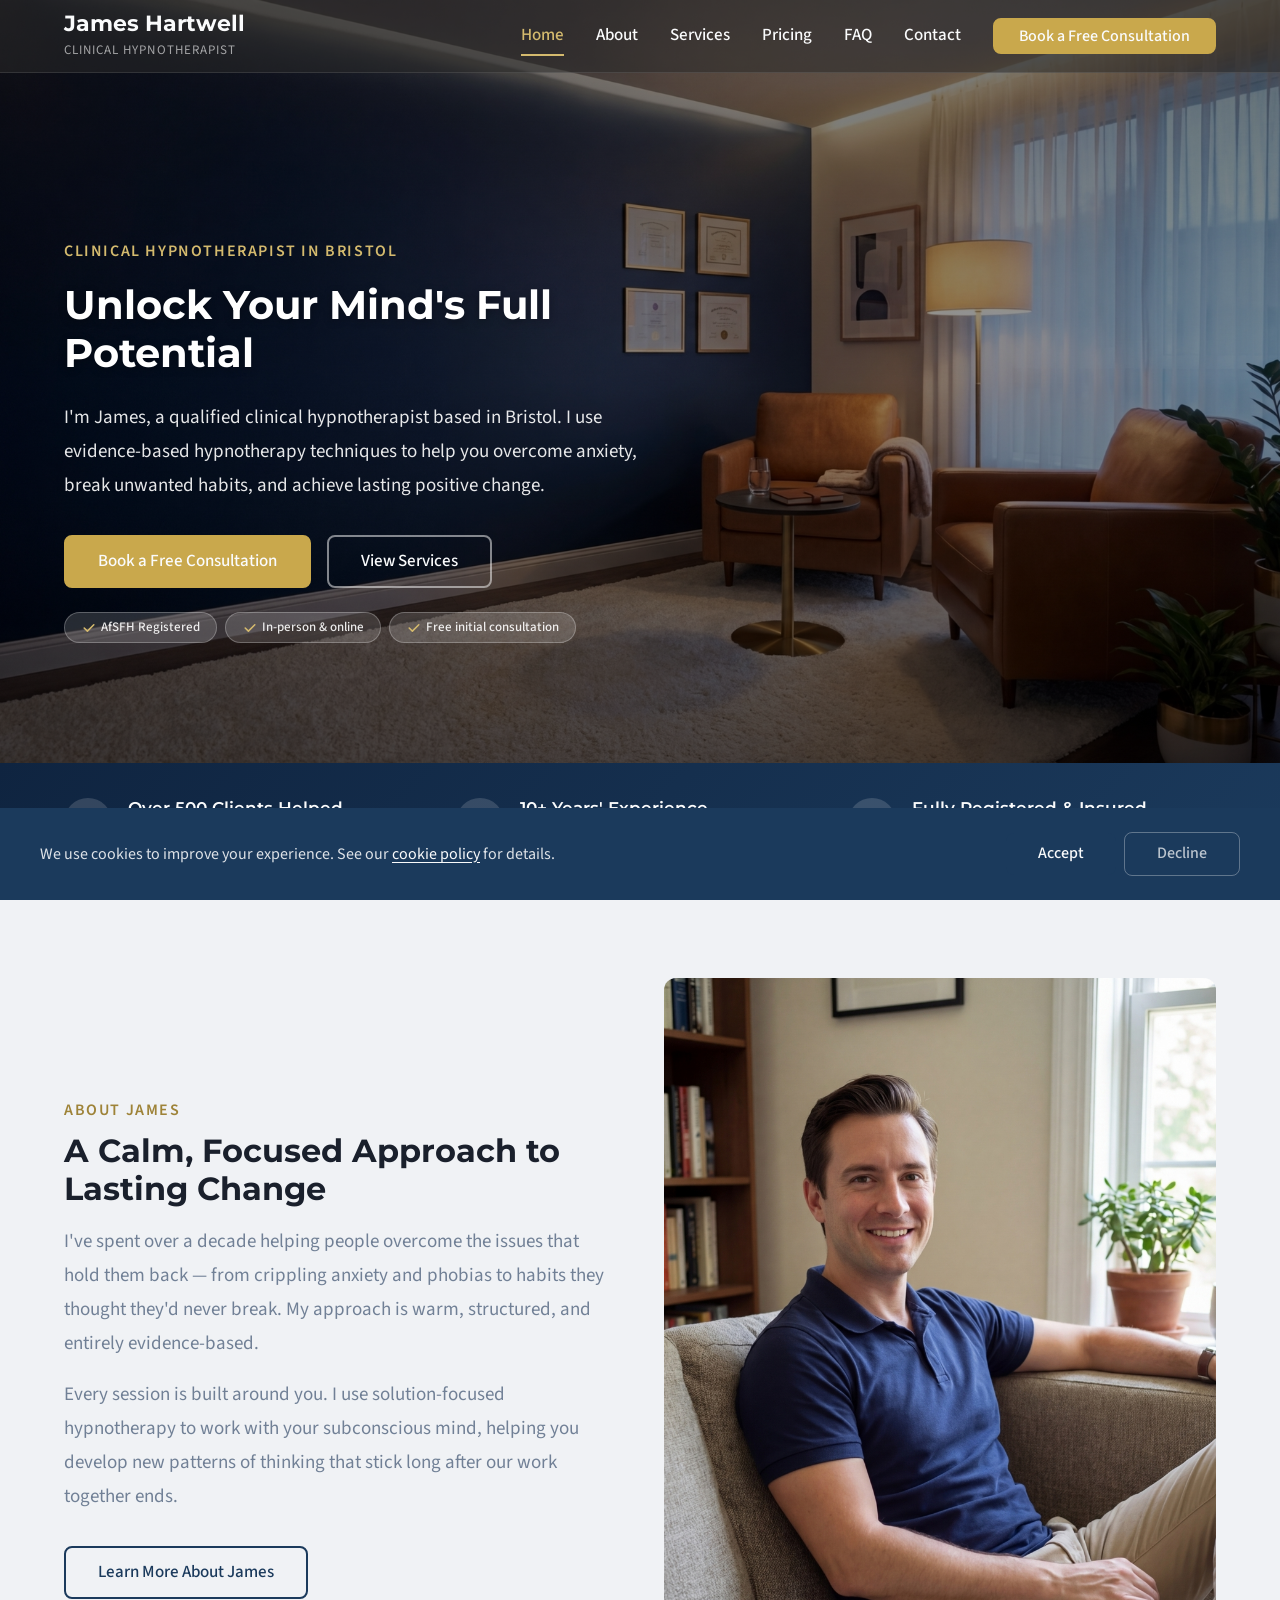
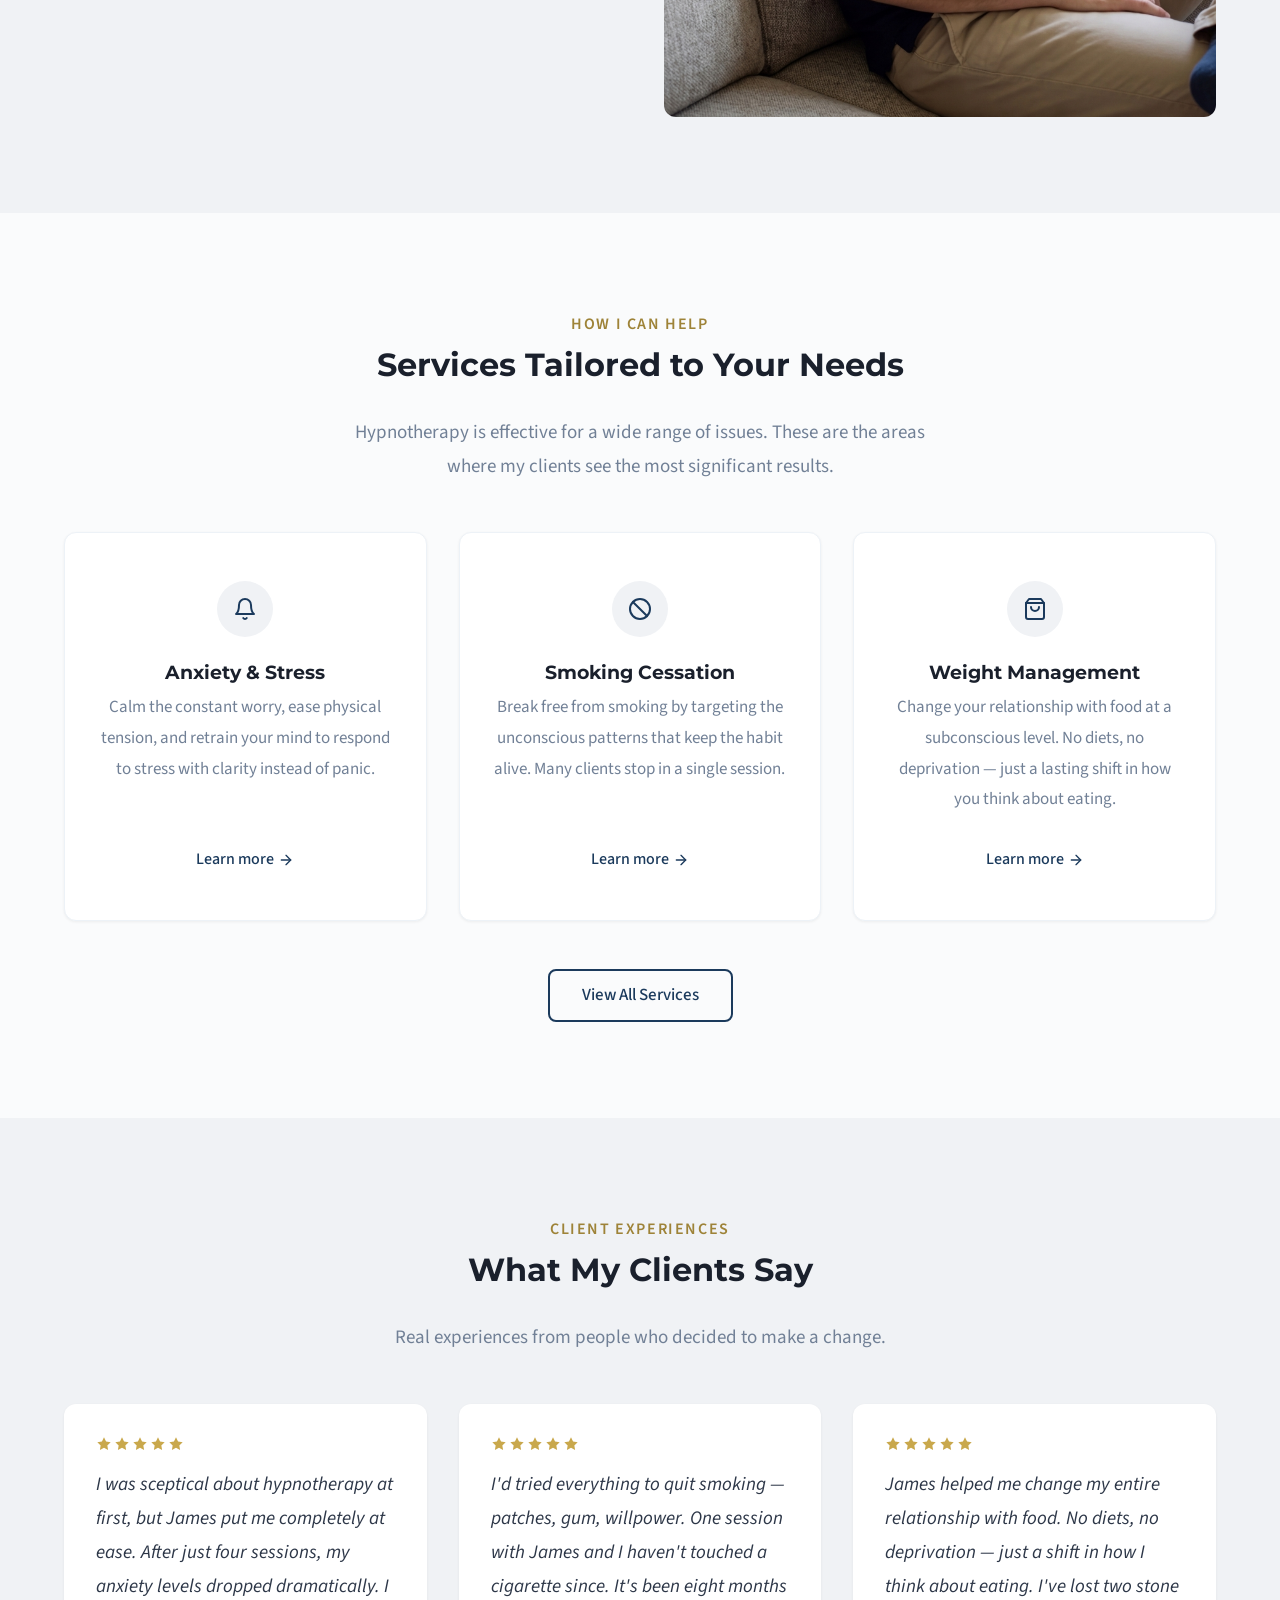
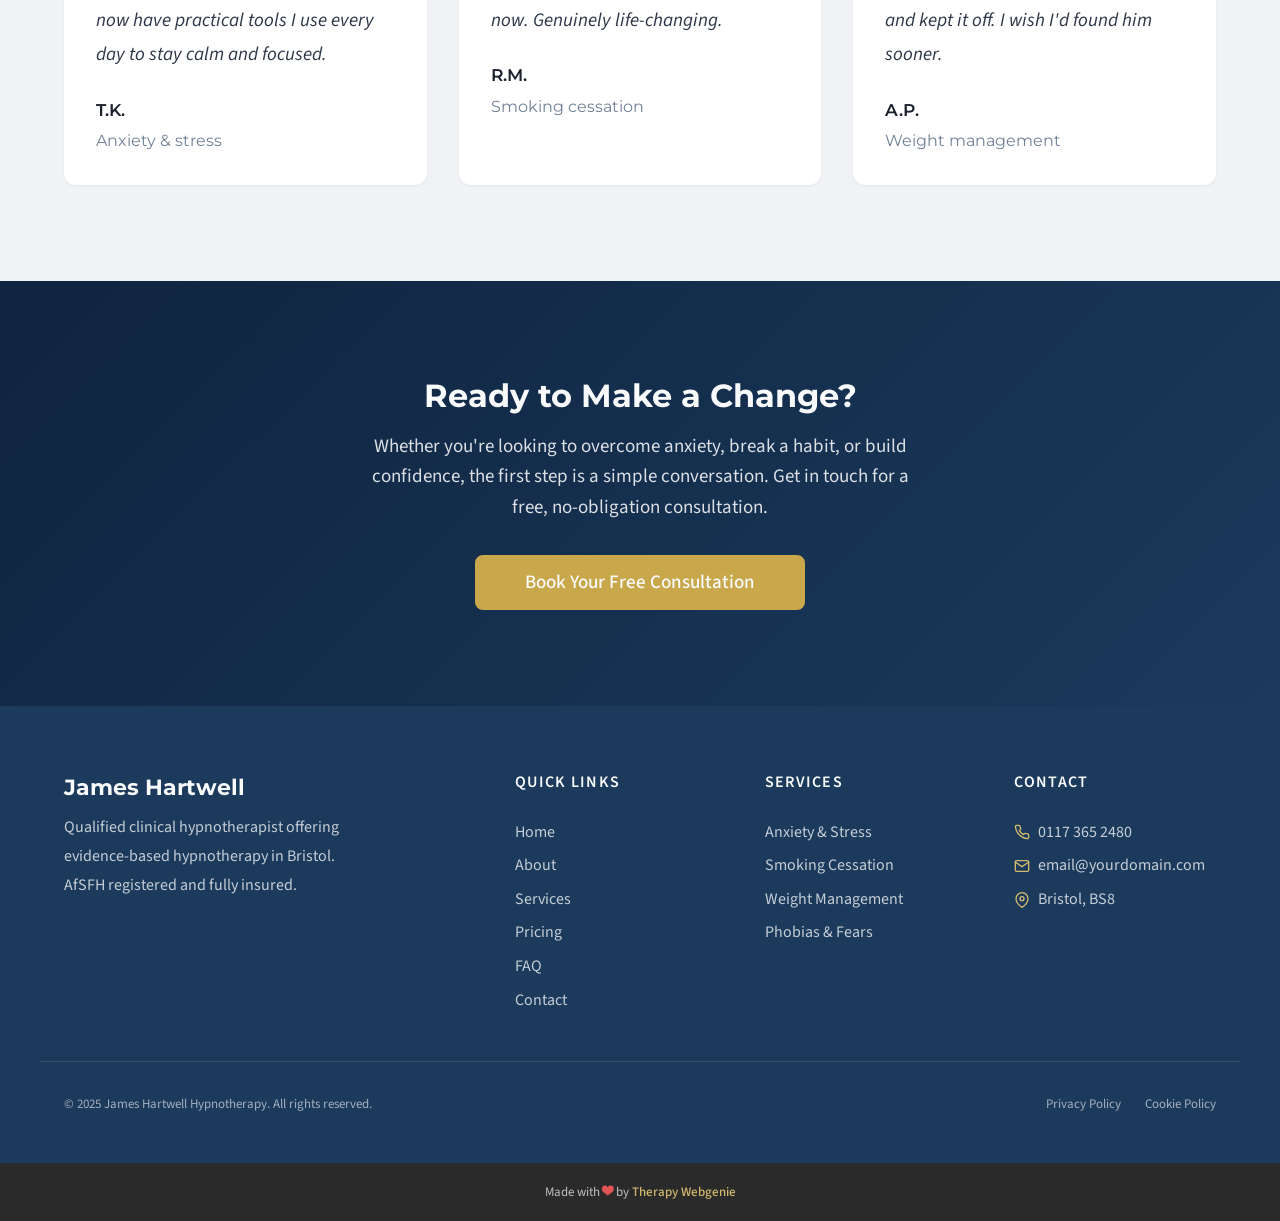
==== commit 9a18eecc: "Move title and CTA into left text column of about-split section Co-Authored-By: Claude Opus 4.6 (1M " ====
--- a/index.html
+++ b/index.html
@@ -143,19 +143,15 @@
     <section class="section section--alt reveal">
       <div class="container">
         <div class="video-split">
-          <div class="video-split__header">
+          <div class="video-split__content">
             <span class="section-label">About James</span>
             <h2>A Calm, Focused Approach to Lasting Change</h2>
-          </div>
-          <div class="video-split__content">
             <p>I've spent over a decade helping people overcome the issues that hold them back — from crippling anxiety and phobias to habits they thought they'd never break. My approach is warm, structured, and entirely evidence-based.</p>
             <p>Every session is built around you. I use solution-focused hypnotherapy to work with your subconscious mind, helping you develop new patterns of thinking that stick long after our work together ends.</p>
+            <a href="about.html" class="btn btn--secondary" style="margin-top: var(--space-md);">Learn More About James</a>
           </div>
           <div class="video-split__media">
             <img src="images/home-portrait.jpg" alt="James Hartwell, clinical hypnotherapist in Bristol" style="width: 100%; border-radius: var(--radius-lg);" width="800" height="1067" loading="lazy">
-          </div>
-          <div class="video-split__header text-center">
-            <a href="about.html" class="btn btn--secondary">Learn More About James</a>
           </div>
         </div>
       </div>
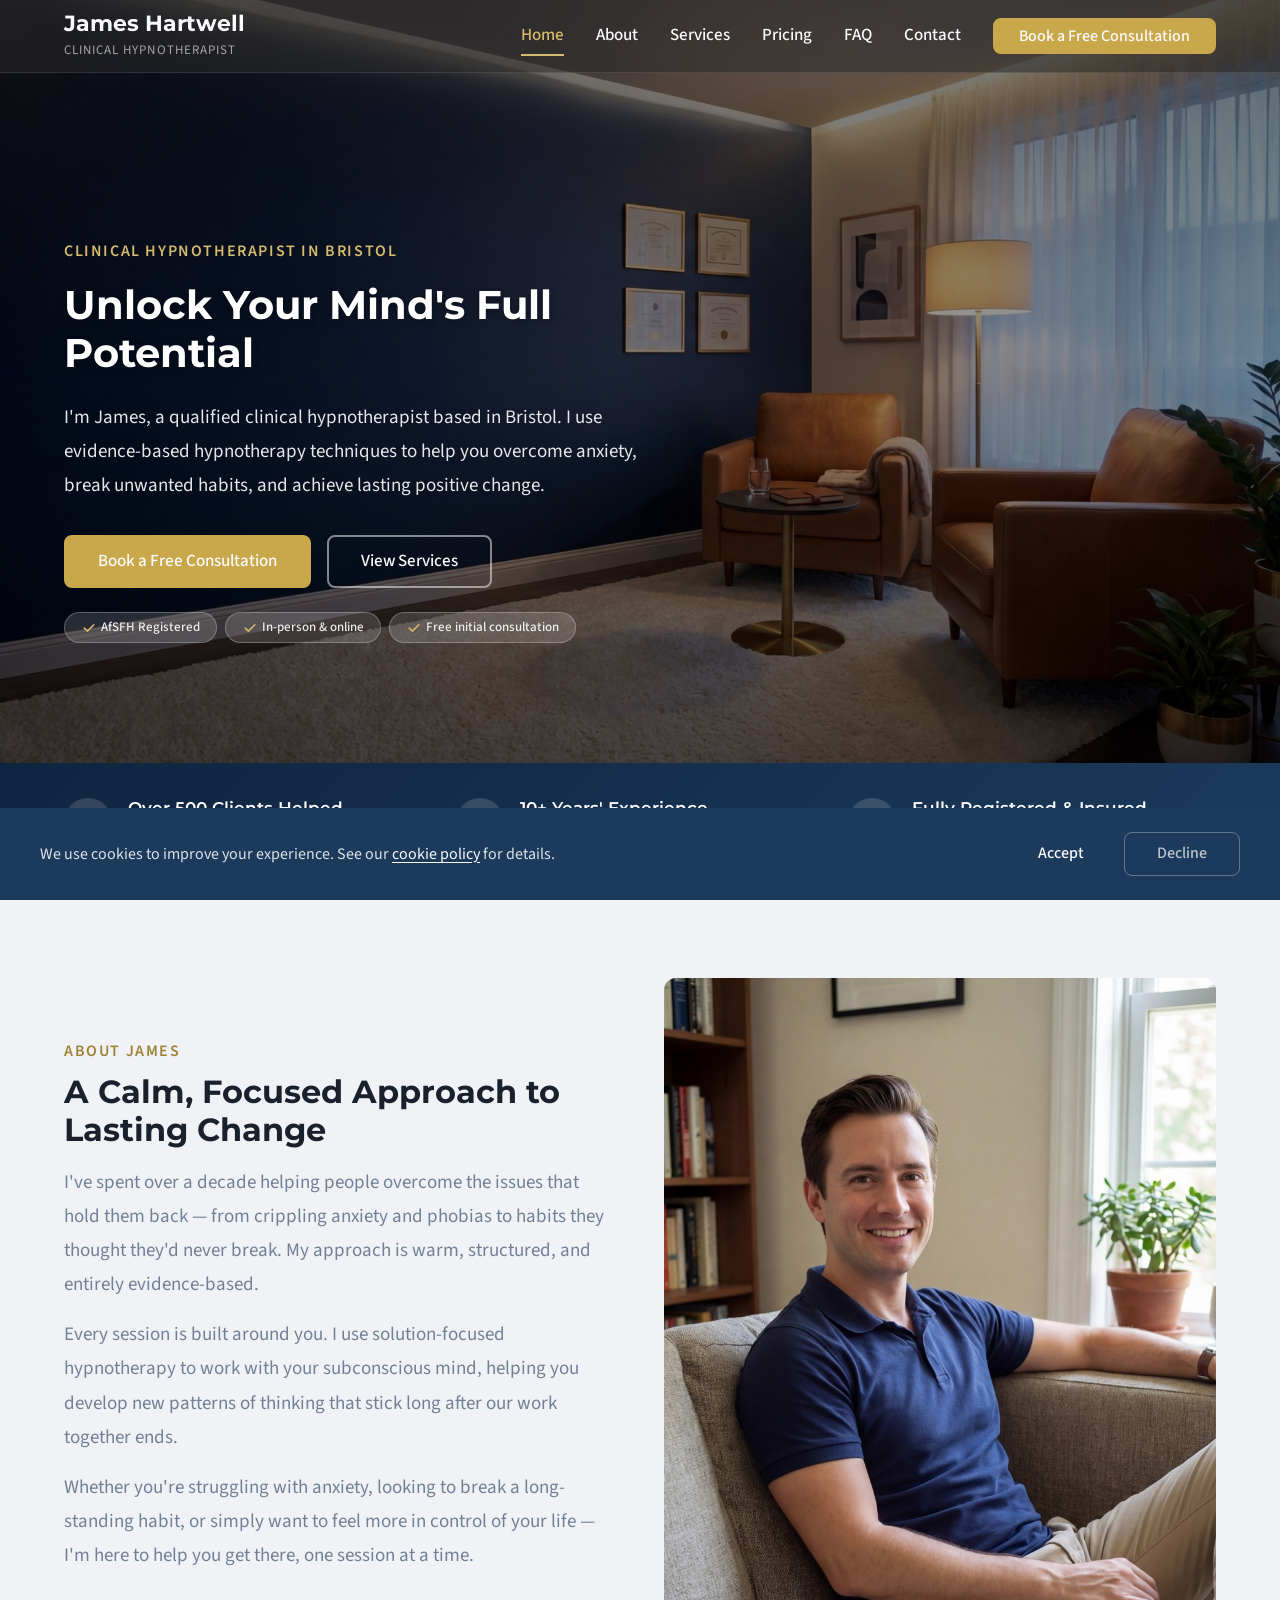
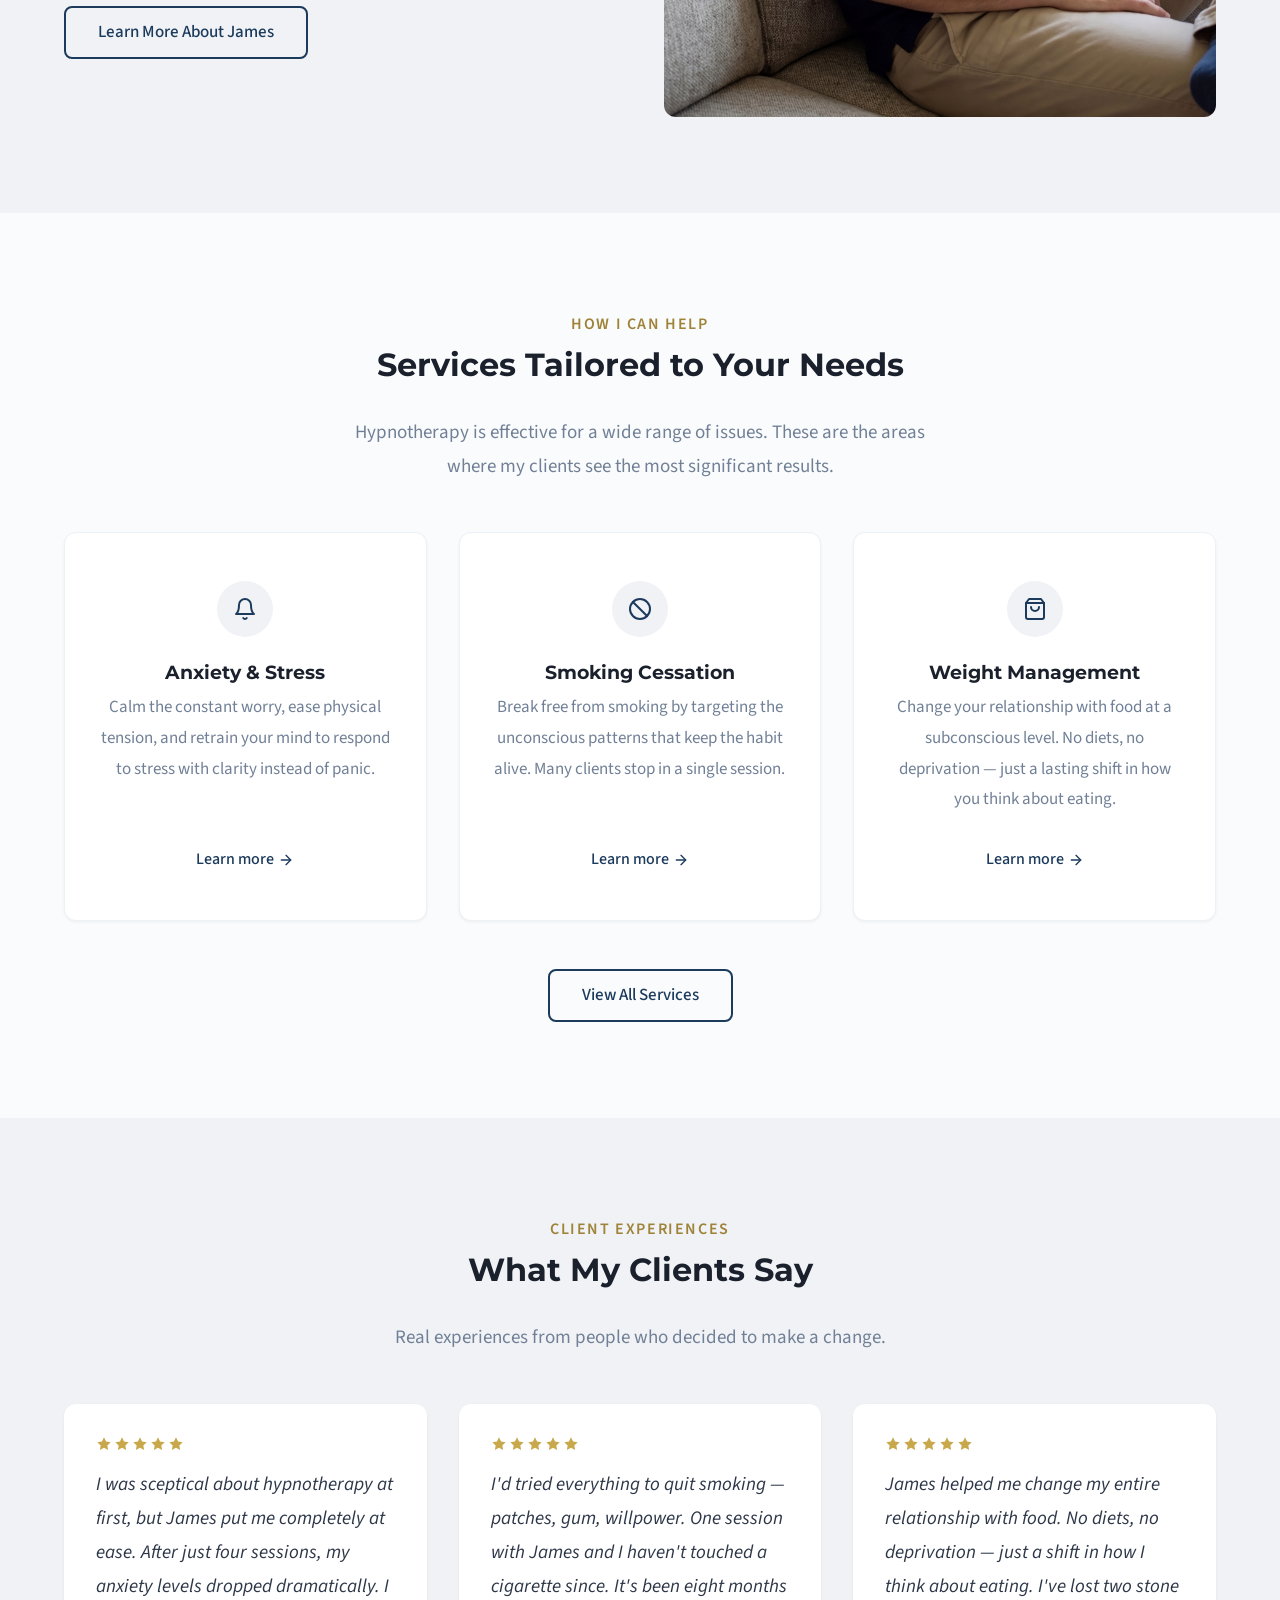
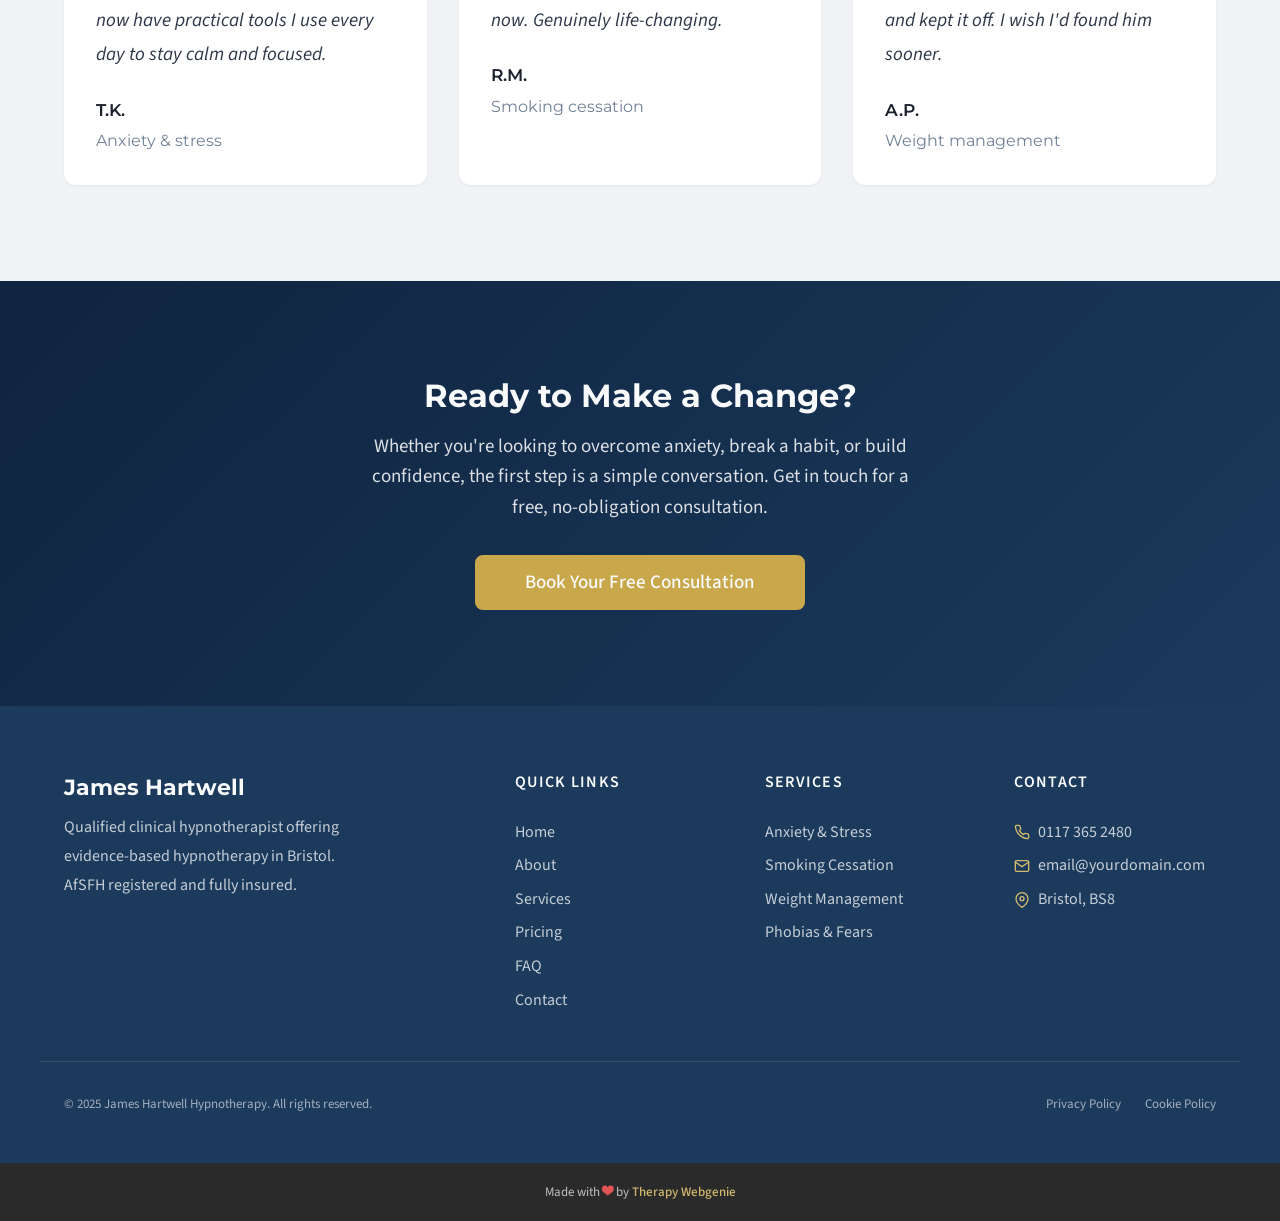
==== commit be17feda: "Add third paragraph to about-split section Co-Authored-By: Claude Opus 4.6 (1M context) <noreply@ant" ====
--- a/index.html
+++ b/index.html
@@ -148,6 +148,7 @@
             <h2>A Calm, Focused Approach to Lasting Change</h2>
             <p>I've spent over a decade helping people overcome the issues that hold them back — from crippling anxiety and phobias to habits they thought they'd never break. My approach is warm, structured, and entirely evidence-based.</p>
             <p>Every session is built around you. I use solution-focused hypnotherapy to work with your subconscious mind, helping you develop new patterns of thinking that stick long after our work together ends.</p>
+            <p>Whether you're struggling with anxiety, looking to break a long-standing habit, or simply want to feel more in control of your life — I'm here to help you get there, one session at a time.</p>
             <a href="about.html" class="btn btn--secondary" style="margin-top: var(--space-md);">Learn More About James</a>
           </div>
           <div class="video-split__media">
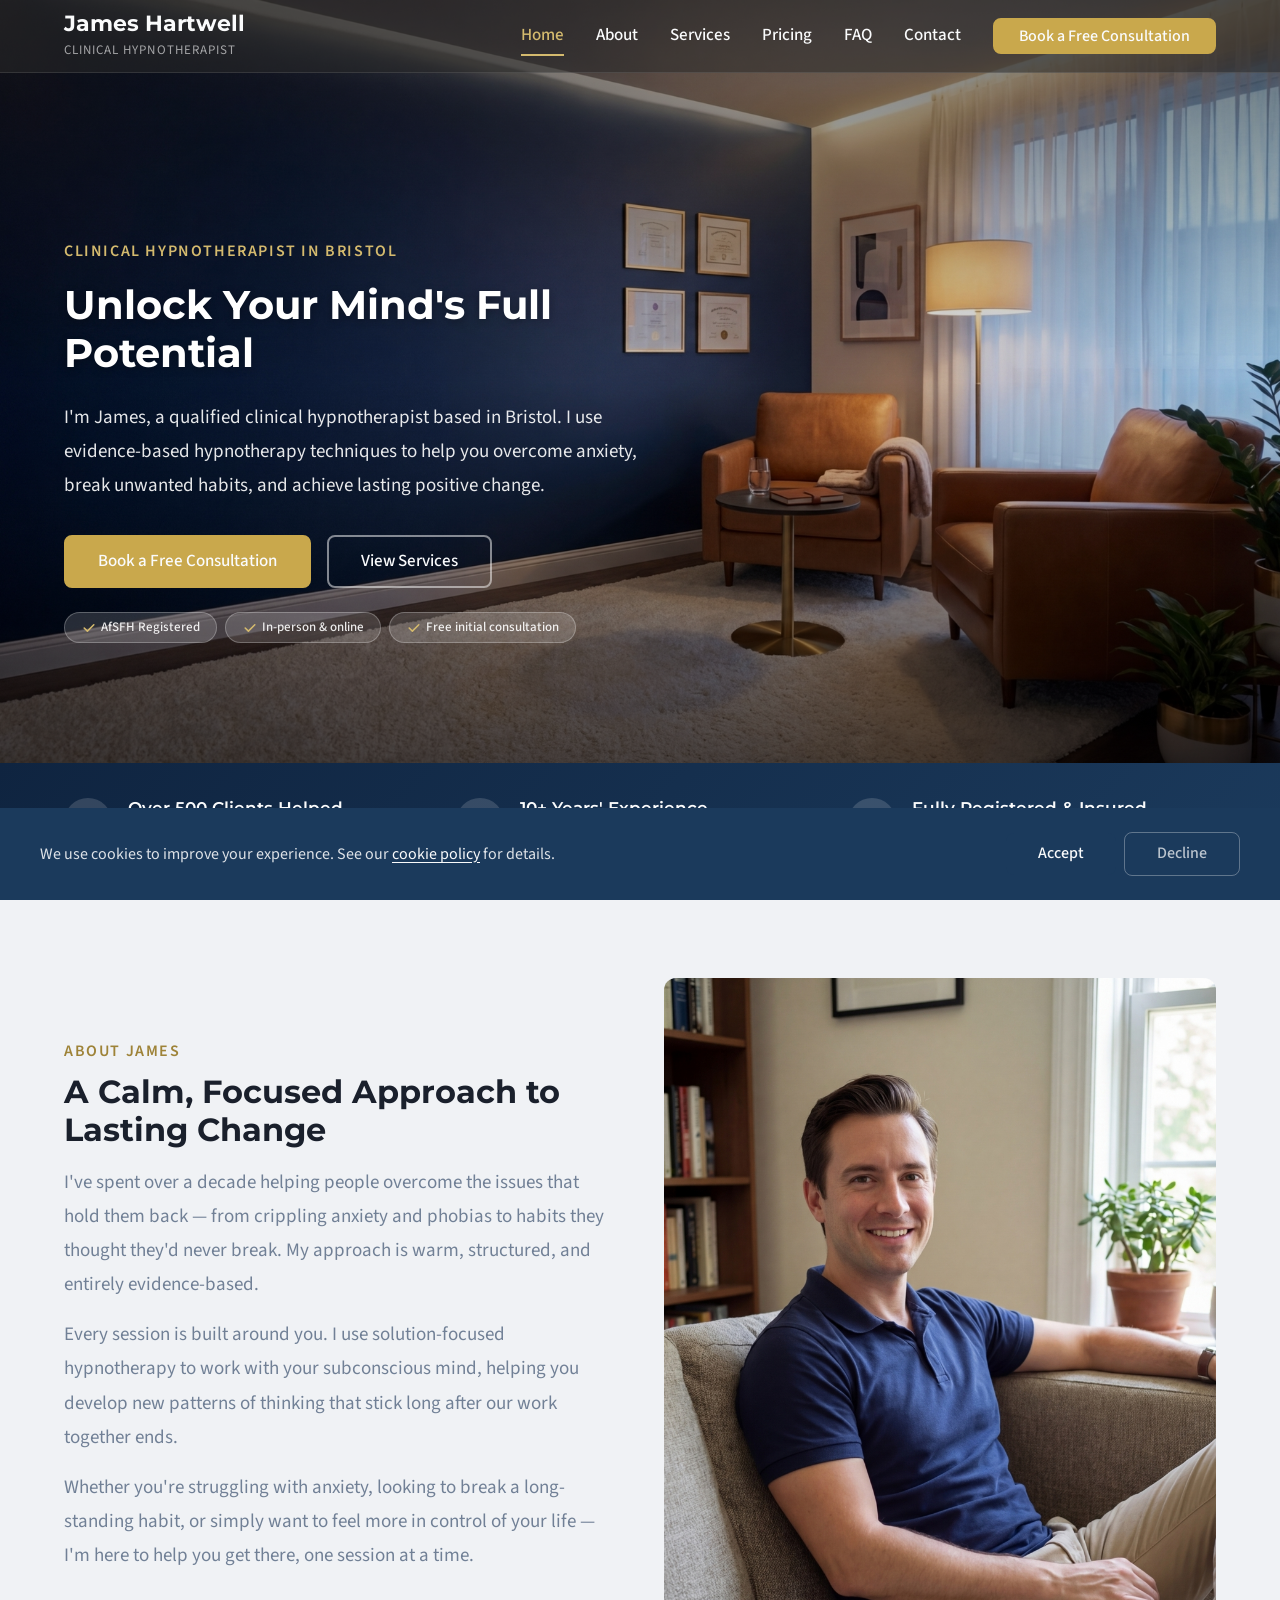
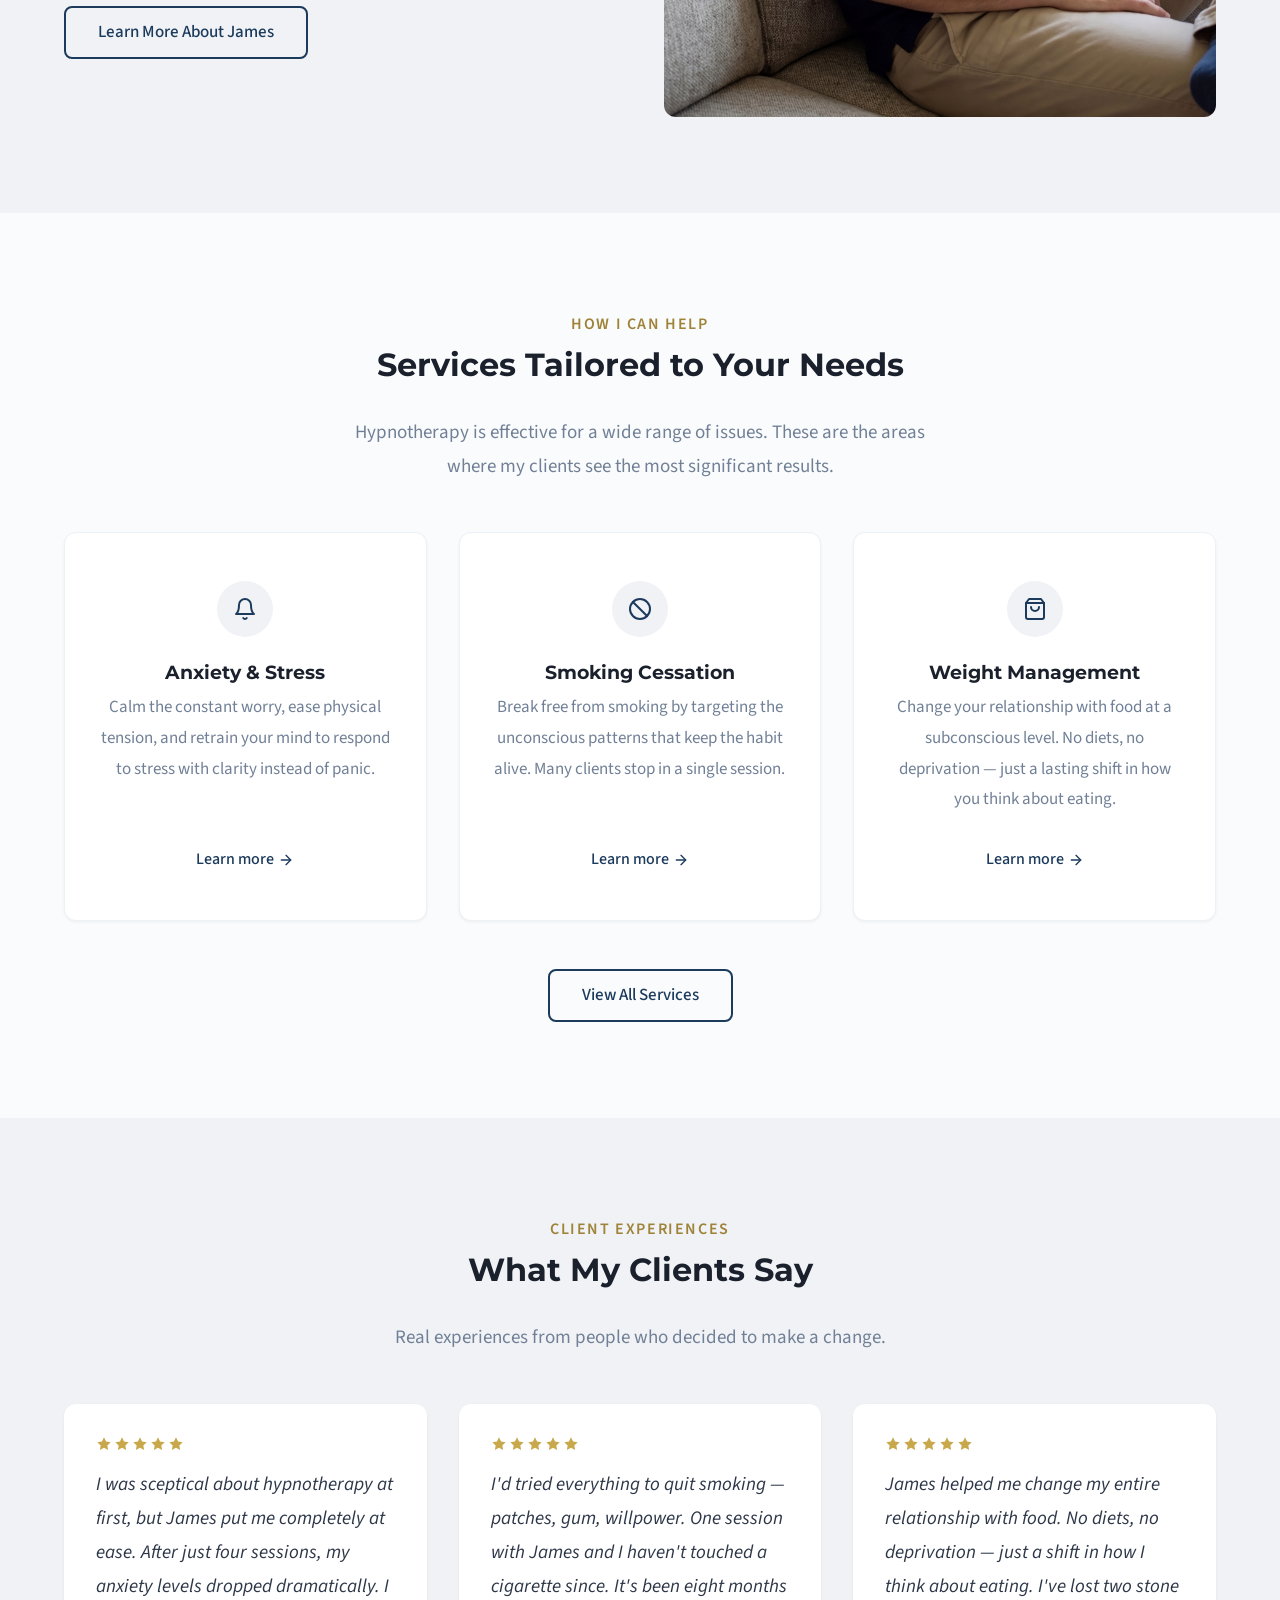
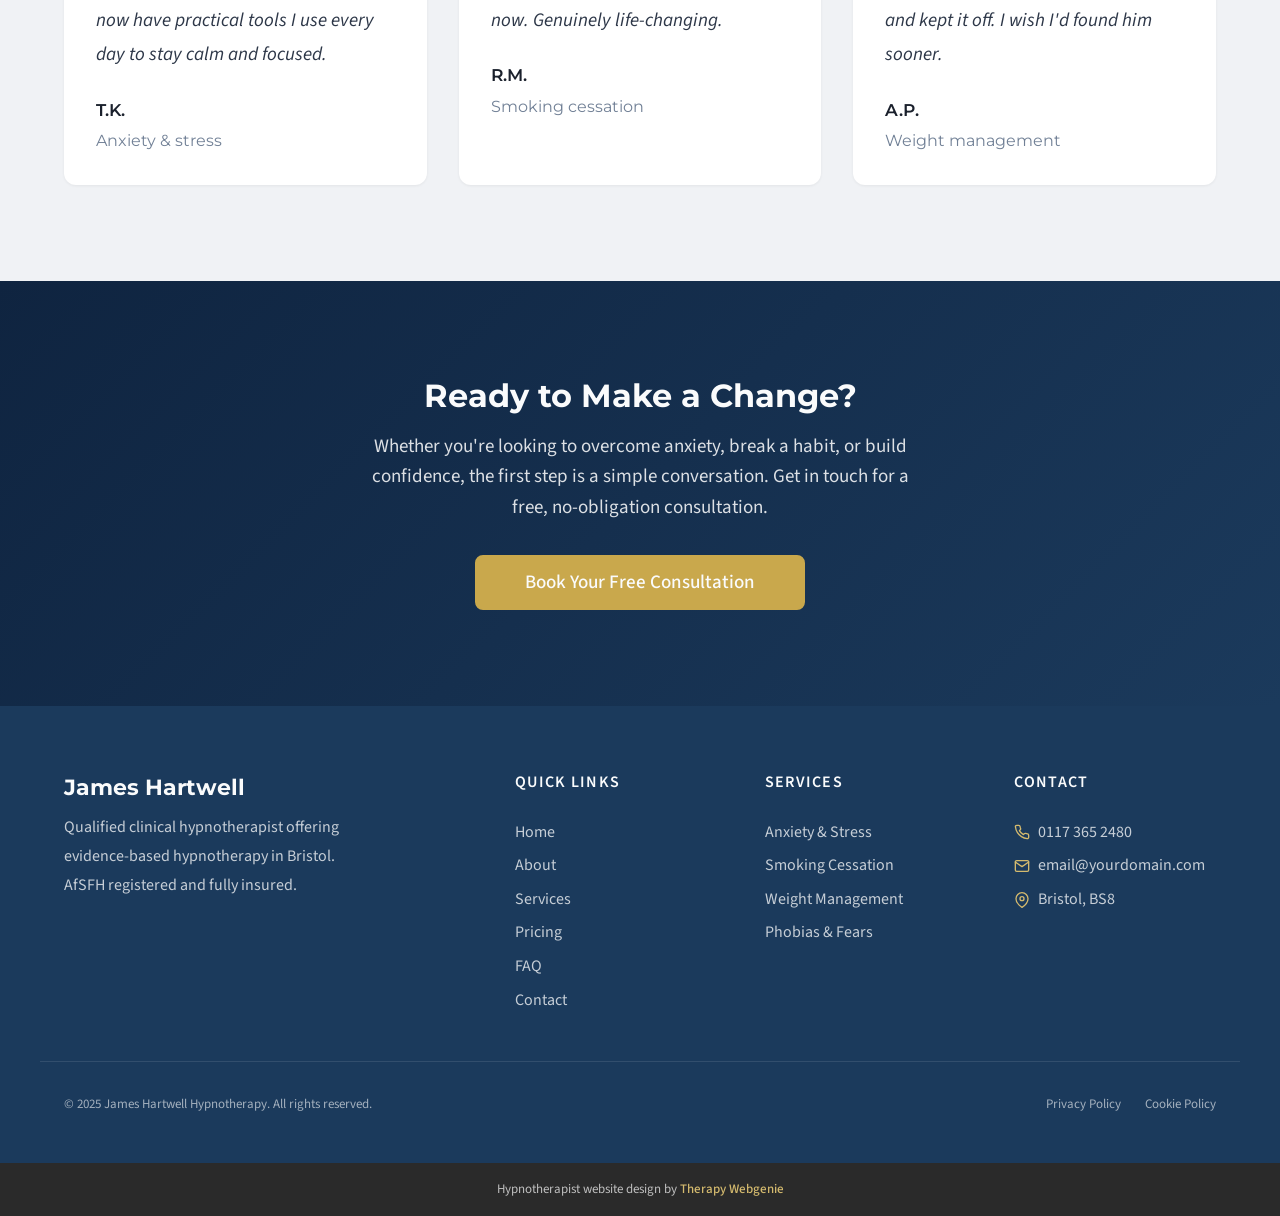
==== commit d513a0a0: "Footer credit: profession wording, link to the matching Therapy Webgenie page, rel nofollow Co-Autho" ====
--- a/index.html
+++ b/index.html
@@ -312,7 +312,7 @@
   <!-- /SECTION: footer -->
 
   <div class="site-credit">
-    <p>Made with <span class="site-credit__heart" aria-label="love">&#10084;</span> by <a href="https://www.therapywebgenie.com" target="_blank" rel="noopener">Therapy Webgenie</a></p>
+    <p>Hypnotherapist website design by <a href="https://www.therapywebgenie.com/website-design/hypnotherapists/" target="_blank" rel="noopener nofollow">Therapy Webgenie</a></p>
   </div>
 
   <!-- Cookie Consent -->
--- a/css/components.css
+++ b/css/components.css
@@ -1046,6 +1046,9 @@
   order: 1;
   width: 100%;
   min-height: 300px;
+  background-size: cover;
+  background-position: center;
+  background-repeat: no-repeat;
 }
 
 .hero--half .hero__image-placeholder,
@@ -1982,6 +1985,15 @@
   align-items: center;
 }
 
+.intro__image-wrap {
+  background-size: cover;
+  background-position: center;
+  background-repeat: no-repeat;
+  border-radius: var(--radius-lg);
+  overflow: hidden;
+  min-height: 400px;
+}
+
 .intro__image {
   width: 100%;
   aspect-ratio: 3 / 4;
@@ -2473,12 +2485,19 @@
   display: grid;
   grid-template-columns: 1fr;
   gap: var(--space-2xl);
-  align-items: center;
+  align-items: stretch;
 }
 
 .about-hero h1,
 .about-hero h2 {
   margin-bottom: var(--space-lg);
+}
+
+.about-hero__image-wrap {
+  background-size: cover;
+  background-position: center;
+  background-repeat: no-repeat;
+  min-height: 400px;
 }
 
 .about-hero__image {
@@ -2532,6 +2551,71 @@
   }
 
   .about-hero__inner > div:last-child {
+    padding: var(--space-4xl);
+  }
+}
+
+/* =============================================
+   ABOUT: SPLIT THIRD
+   1fr image (left) + 2fr text (right).
+   Narrower image column than about-hero.
+   Uses background-image for full-bleed coverage.
+   ============================================= */
+.about-split-third {
+  padding: 0;
+}
+
+.about-split-third__inner {
+  display: grid;
+  grid-template-columns: 1fr;
+  gap: var(--space-2xl);
+  align-items: stretch;
+}
+
+.about-split-third h1,
+.about-split-third h2 {
+  margin-bottom: var(--space-lg);
+}
+
+.about-split-third__image-wrap {
+  background-size: cover;
+  background-position: center;
+  background-repeat: no-repeat;
+  min-height: 350px;
+}
+
+.about-split-third__text {
+  padding: var(--space-2xl) var(--space-lg);
+  display: flex;
+  flex-direction: column;
+  justify-content: center;
+}
+
+.about-split-third__text p {
+  color: var(--color-text-light);
+  line-height: var(--line-height-relaxed);
+}
+
+.about-split-third__text p + p {
+  margin-top: var(--space-md);
+}
+
+@media (min-width: 768px) {
+  .about-split-third {
+    overflow: hidden;
+  }
+
+  .about-split-third__inner {
+    grid-template-columns: 1fr 2fr;
+    gap: 0;
+  }
+
+  .about-split-third__image-wrap {
+    overflow: hidden;
+    min-height: 500px;
+  }
+
+  .about-split-third__text {
     padding: var(--space-4xl);
   }
 }
@@ -3472,6 +3556,58 @@
 }
 
 /* =============================================
+   CONTENT: STORY TEXT
+   Centred header spanning full width, then a
+   two-column layout: large pull-quote (left)
+   and regular body text (right).
+   ============================================= */
+.story-text {
+  max-width: var(--container-wide);
+  margin: 0 auto;
+}
+
+.story-text__header {
+  text-align: center;
+  margin-bottom: var(--space-2xl);
+}
+
+.story-text__body {
+  display: grid;
+  grid-template-columns: 1fr;
+  gap: var(--space-xl);
+  align-items: start;
+}
+
+.story-text__quote {
+  font-family: var(--font-heading);
+  font-size: var(--text-xl);
+  font-weight: 400;
+  line-height: 1.4;
+  font-style: italic;
+  color: var(--color-text-heading);
+}
+
+.story-text__content p {
+  color: var(--color-text-light);
+  line-height: var(--line-height-relaxed);
+}
+
+.story-text__content p + p {
+  margin-top: var(--space-md);
+}
+
+@media (min-width: 768px) {
+  .story-text__header {
+    margin-bottom: var(--space-3xl);
+  }
+
+  .story-text__body {
+    grid-template-columns: 1fr 1.5fr;
+    gap: var(--space-3xl);
+  }
+}
+
+/* =============================================
    CONTENT: HIGHLIGHT BOX
    Colored left panel + white right panel.
    Used for standout callouts / key messages.
@@ -6134,6 +6270,7 @@
   flex-wrap: wrap;
   gap: var(--space-md);
   align-items: center;
+  justify-content: center;
   font-size: var(--text-sm);
   color: var(--color-text-light);
   margin-bottom: var(--space-xl);
--- a/css/theme.css
+++ b/css/theme.css
@@ -63,6 +63,11 @@
   font-size: var(--text-xl);
 }
 
+/* Hero overlay: lighter middle for more image visibility */
+.hero--image::before {
+  background: linear-gradient(180deg, rgba(0, 0, 0, 0.55) 0%, rgba(0, 0, 0, 0.1) 50%, rgba(0, 0, 0, 0.6) 100%);
+}
+
 /* Testimonial star centering */
 .text-center .testimonial__stars,
 .testimonial--standalone .testimonial__stars {
